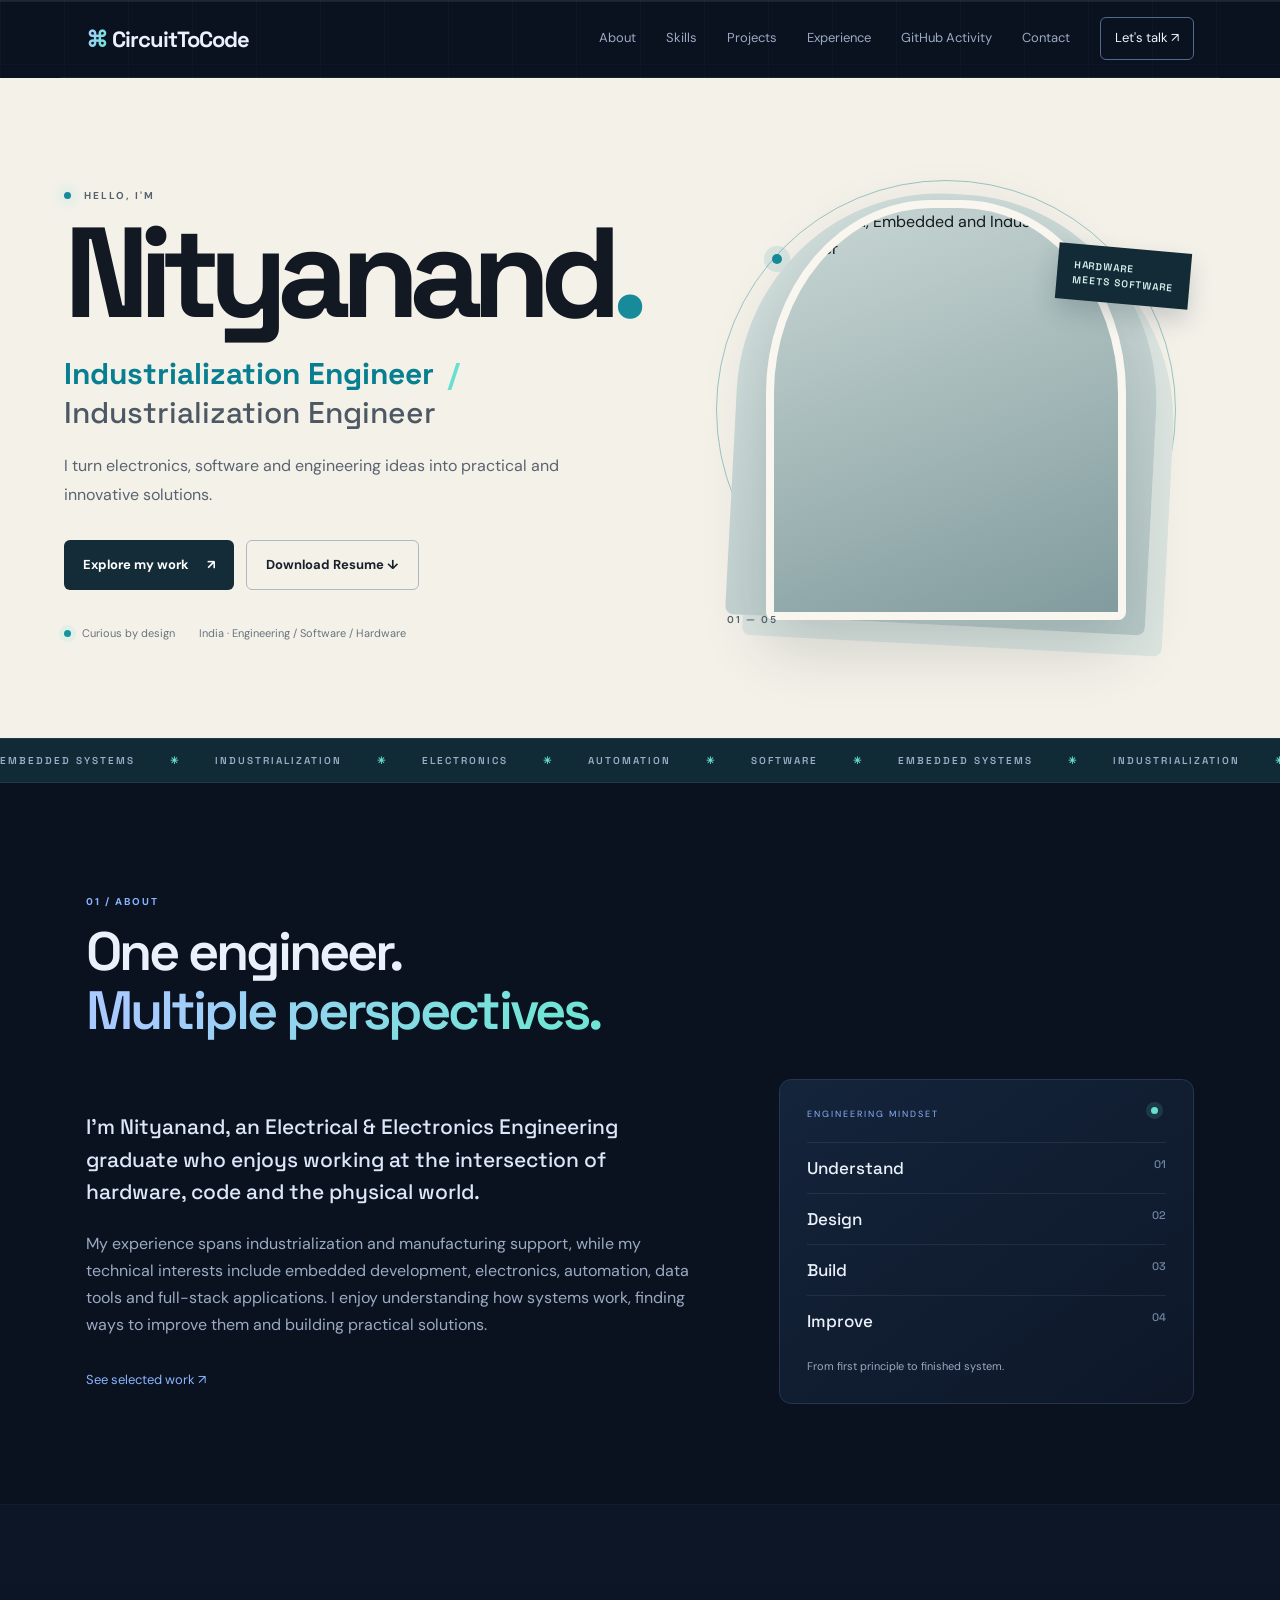
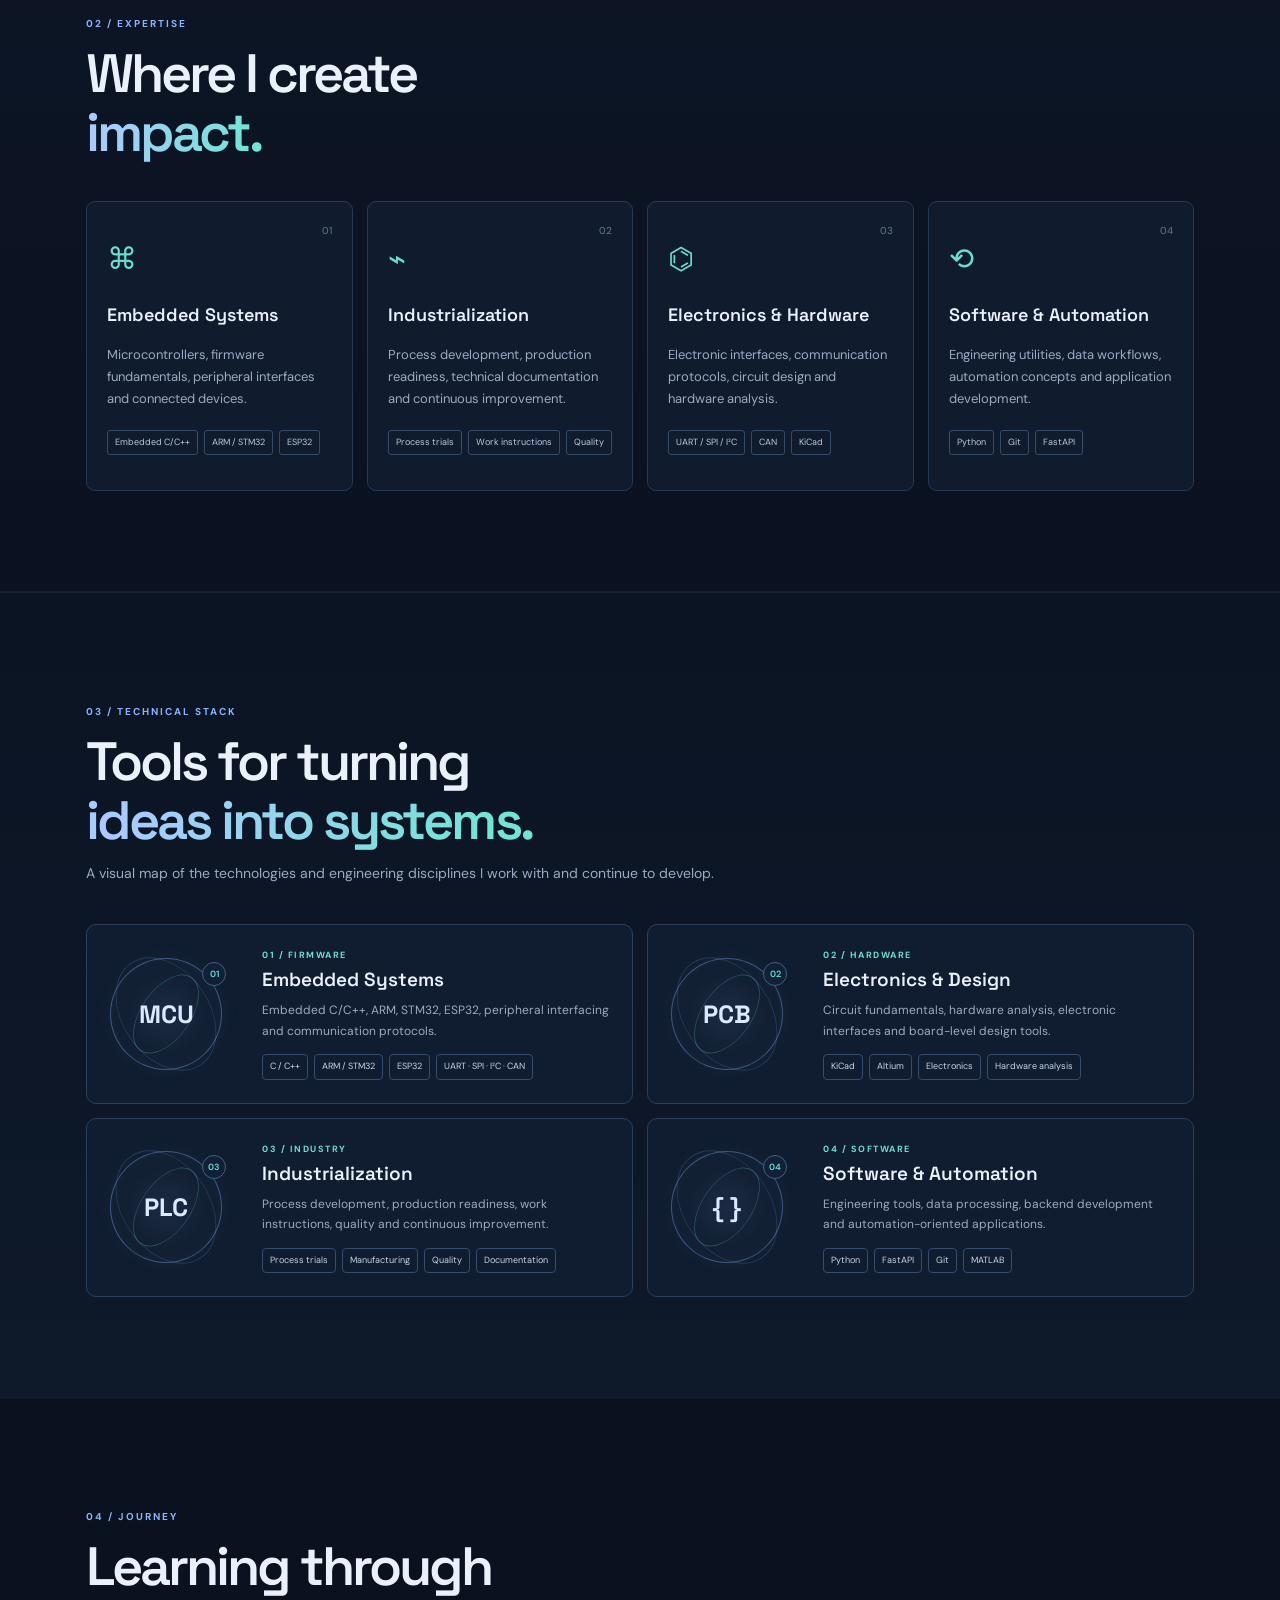
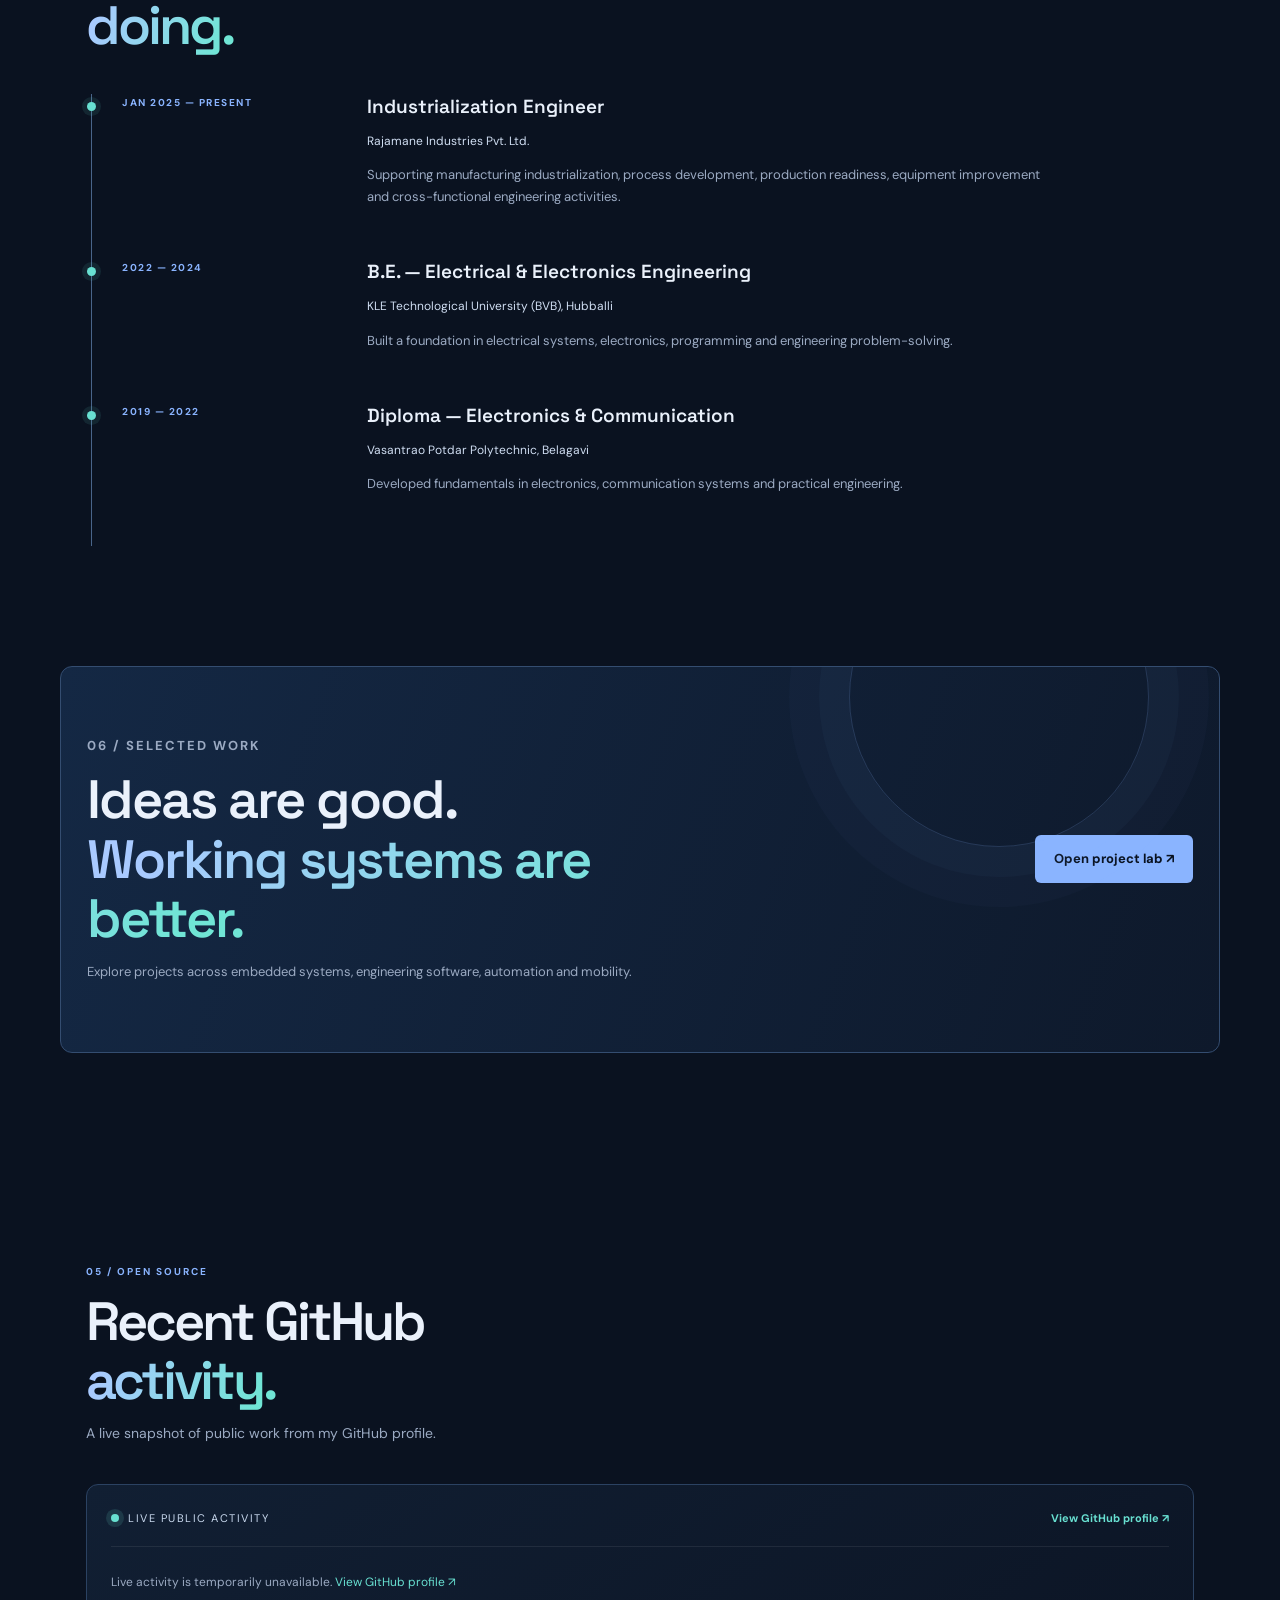
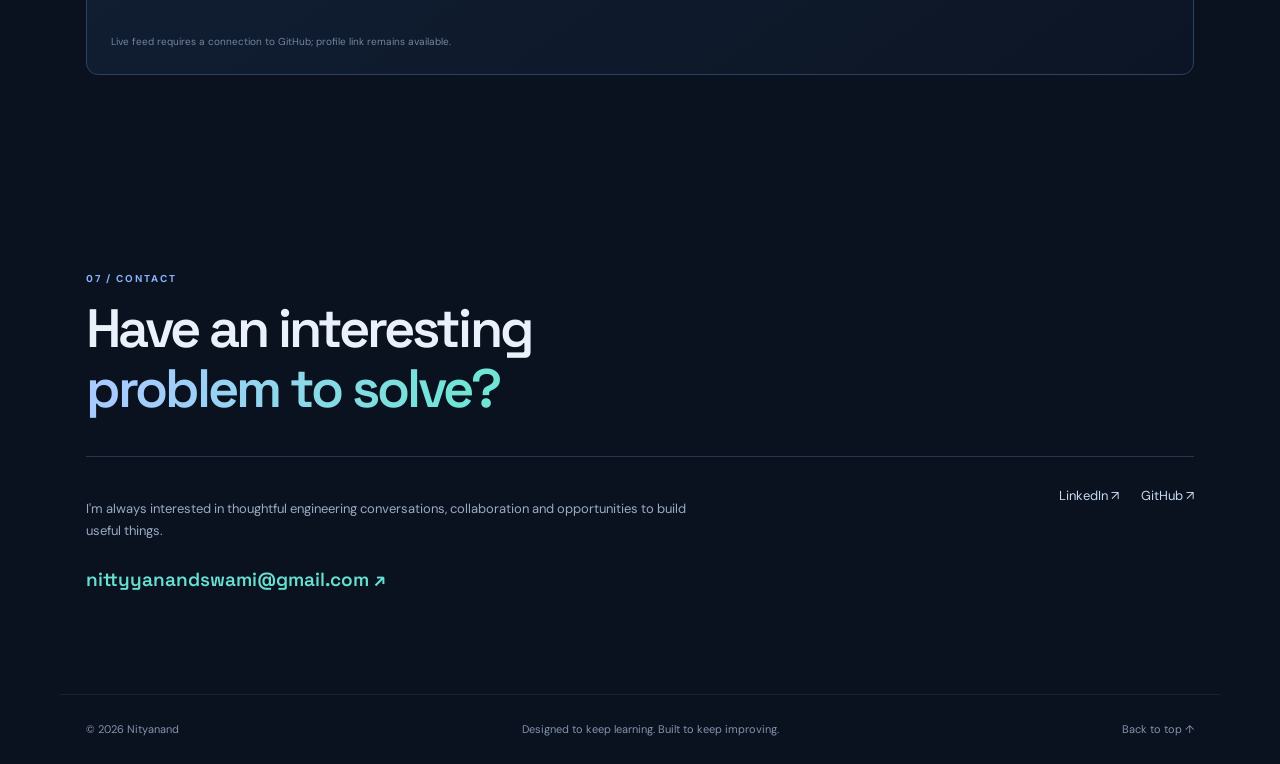
==== index.html @ 41cc7a3a "Align portfolio hero with approved visual reference" ====
<!DOCTYPE html>
<html lang="en">
<head>
  <meta charset="UTF-8"><meta name="viewport" content="width=device-width, initial-scale=1">
  <meta name="theme-color" content="#f4f1e9">
  <meta name="description" content="Nityanand — Embedded Engineer and Industrialization Engineer. Engineering, embedded systems, automation and software projects.">
  <title>Nityanand | Embedded & Industrialization Engineer</title>
  <link rel="preconnect" href="https://fonts.googleapis.com"><link rel="preconnect" href="https://fonts.gstatic.com" crossorigin>
  <link href="https://fonts.googleapis.com/css2?family=DM+Sans:wght@400;500;600;700&family=Space+Grotesk:wght@400;500;600;700&display=swap" rel="stylesheet">
  <link rel="stylesheet" href="assets/style.css">
</head>
<body>
  <div class="scroll-progress" aria-hidden="true"><span id="scrollProgress"></span></div>
  <header class="site-header"><a class="brand" href="index.html"><span class="brand-mark">⌘</span> CircuitToCode</a><button class="menu-toggle" aria-label="Open navigation" aria-expanded="false">☰</button>
    <nav class="nav"><a href="#about">About</a><a href="#skills">Skills</a><a href="projects.html">Projects</a><a href="#journey">Experience</a><a href="#github-activity">GitHub Activity</a><a href="#contact">Contact</a><a href="#contact" class="nav-cta">Let's talk ↗</a></nav>
  </header>
  <main>
    <section class="hero hybrid-hero shell">
      <div class="hero-copy reveal"><p class="eyebrow"><i></i> HELLO, I'M</p>
        <h1 class="hero-name">Nityanand<span>.</span></h1>
        <h2 class="hero-role"><span id="roleRotator">Embedded Engineer</span> <b>/</b> Industrialization Engineer</h2>
        <p class="hero-text">I turn electronics, software and engineering ideas into practical and innovative solutions.</p>
        <div class="hero-actions"><a class="button primary" href="projects.html">Explore my work <span>↗</span></a><a class="button secondary" href="mailto:nittyyanandswami@gmail.com">Download Resume ↓</a></div>
        <div class="hero-meta"><span><i class="pulse"></i> Curious by design</span><span>India · Engineering / Software / Hardware</span></div>
      </div>
      <div class="portrait-stage reveal"><div class="portrait-backdrop"></div><div class="portrait-frame"><img class="portrait-photo" src="assets/nityanand-portrait.jpg" alt="Nityanand, Embedded and Industrialization Engineer"></div><span class="portrait-stamp">HARDWARE<br>MEETS SOFTWARE</span><span class="portrait-index">01 — 05</span><div class="portrait-orbit"></div></div>
    </section>
    <section class="ticker" aria-label="Engineering focus"><div class="ticker-track"><span>EMBEDDED SYSTEMS</span><b>✳</b><span>INDUSTRIALIZATION</span><b>✳</b><span>ELECTRONICS</span><b>✳</b><span>AUTOMATION</span><b>✳</b><span>SOFTWARE</span><b>✳</b><span>EMBEDDED SYSTEMS</span><b>✳</b><span>INDUSTRIALIZATION</span><b>✳</b><span>ELECTRONICS</span><b>✳</b><span>AUTOMATION</span><b>✳</b><span>SOFTWARE</span><b>✳</b></div></section>
    <section class="section shell" id="about"><div class="section-heading reveal"><p class="eyebrow">01 / ABOUT</p><h2>One engineer.<br><span class="gradient-text">Multiple perspectives.</span></h2></div>
      <div class="about-grid"><div class="about-copy reveal"><p class="lead">I’m Nityanand, an Electrical & Electronics Engineering graduate who enjoys working at the intersection of hardware, code and the physical world.</p><p>My experience spans industrialization and manufacturing support, while my technical interests include embedded development, electronics, automation, data tools and full-stack applications. I enjoy understanding how systems work, finding ways to improve them and building practical solutions.</p><a class="text-link" href="projects.html">See selected work ↗</a></div>
      <div class="signal-card reveal"><div class="signal-top"><span>ENGINEERING MINDSET</span><span class="signal-dot"></span></div><div class="signal-line"><span>Understand</span><i>01</i></div><div class="signal-line"><span>Design</span><i>02</i></div><div class="signal-line"><span>Build</span><i>03</i></div><div class="signal-line"><span>Improve</span><i>04</i></div><p>From first principle to finished system.</p></div></div>
    </section>
    <section class="section expertise-section" id="expertise"><div class="shell"><div class="section-heading reveal"><p class="eyebrow">02 / EXPERTISE</p><h2>Where I create<br><span class="gradient-text">impact.</span></h2></div>
      <div class="expertise-grid">
        <article class="expertise-card reveal"><span class="card-index">01</span><div class="expertise-icon">⌘</div><h3>Embedded Systems</h3><p>Microcontrollers, firmware fundamentals, peripheral interfaces and connected devices.</p><div class="tags"><span>Embedded C/C++</span><span>ARM / STM32</span><span>ESP32</span></div></article>
        <article class="expertise-card reveal"><span class="card-index">02</span><div class="expertise-icon">⌁</div><h3>Industrialization</h3><p>Process development, production readiness, technical documentation and continuous improvement.</p><div class="tags"><span>Process trials</span><span>Work instructions</span><span>Quality</span></div></article>
        <article class="expertise-card reveal"><span class="card-index">03</span><div class="expertise-icon">⌬</div><h3>Electronics & Hardware</h3><p>Electronic interfaces, communication protocols, circuit design and hardware analysis.</p><div class="tags"><span>UART / SPI / I²C</span><span>CAN</span><span>KiCad</span></div></article>
        <article class="expertise-card reveal"><span class="card-index">04</span><div class="expertise-icon">⟲</div><h3>Software & Automation</h3><p>Engineering utilities, data workflows, automation concepts and application development.</p><div class="tags"><span>Python</span><span>Git</span><span>FastAPI</span></div></article>
      </div>
    </div></section>

    <section class="section skills-section" id="skills"><div class="shell">
      <div class="section-heading reveal"><p class="eyebrow">03 / TECHNICAL STACK</p><h2>Tools for turning<br><span class="gradient-text">ideas into systems.</span></h2><p class="section-intro">A visual map of the technologies and engineering disciplines I work with and continue to develop.</p></div>
      <div class="skill-visual-grid">
        <article class="skill-visual reveal"><div class="skill-orbit orbit-embedded"><span>MCU</span><i>01</i></div><div><p class="skill-kicker">01 / FIRMWARE</p><h3>Embedded Systems</h3><p>Embedded C/C++, ARM, STM32, ESP32, peripheral interfacing and communication protocols.</p><div class="skill-tags"><span>C / C++</span><span>ARM / STM32</span><span>ESP32</span><span>UART · SPI · I²C · CAN</span></div></div></article>
        <article class="skill-visual reveal"><div class="skill-orbit orbit-electronics"><span>PCB</span><i>02</i></div><div><p class="skill-kicker">02 / HARDWARE</p><h3>Electronics & Design</h3><p>Circuit fundamentals, hardware analysis, electronic interfaces and board-level design tools.</p><div class="skill-tags"><span>KiCad</span><span>Altium</span><span>Electronics</span><span>Hardware analysis</span></div></div></article>
        <article class="skill-visual reveal"><div class="skill-orbit orbit-industry"><span>PLC</span><i>03</i></div><div><p class="skill-kicker">03 / INDUSTRY</p><h3>Industrialization</h3><p>Process development, production readiness, work instructions, quality and continuous improvement.</p><div class="skill-tags"><span>Process trials</span><span>Manufacturing</span><span>Quality</span><span>Documentation</span></div></div></article>
        <article class="skill-visual reveal"><div class="skill-orbit orbit-software"><span>{ }</span><i>04</i></div><div><p class="skill-kicker">04 / SOFTWARE</p><h3>Software & Automation</h3><p>Engineering tools, data processing, backend development and automation-oriented applications.</p><div class="skill-tags"><span>Python</span><span>FastAPI</span><span>Git</span><span>MATLAB</span></div></div></article>
      </div>
    </div></section>
    <section class="section shell" id="journey"><div class="section-heading reveal"><p class="eyebrow">04 / JOURNEY</p><h2>Learning through<br><span class="gradient-text">doing.</span></h2></div>
      <div class="timeline"><div class="timeline-item reveal"><span class="timeline-date">JAN 2025 — PRESENT</span><div><h3>Industrialization Engineer</h3><p class="timeline-place">Rajamane Industries Pvt. Ltd.</p><p>Supporting manufacturing industrialization, process development, production readiness, equipment improvement and cross-functional engineering activities.</p></div></div>
        <div class="timeline-item reveal"><span class="timeline-date">2022 — 2024</span><div><h3>B.E. — Electrical & Electronics Engineering</h3><p class="timeline-place">KLE Technological University (BVB), Hubballi</p><p>Built a foundation in electrical systems, electronics, programming and engineering problem-solving.</p></div></div>
        <div class="timeline-item reveal"><span class="timeline-date">2019 — 2022</span><div><h3>Diploma — Electronics & Communication</h3><p class="timeline-place">Vasantrao Potdar Polytechnic, Belagavi</p><p>Developed fundamentals in electronics, communication systems and practical engineering.</p></div></div>
      </div>
    </section>
    <section class="section featured-section"><div class="shell featured-wrap reveal"><div><p class="eyebrow">06 / SELECTED WORK</p><h2>Ideas are good.<br><span class="gradient-text">Working systems are better.</span></h2><p>Explore projects across embedded systems, engineering software, automation and mobility.</p></div><a class="button primary" href="projects.html">Open project lab ↗</a><div class="featured-orb"></div></div></section>

    <section class="section shell github-section" id="github-activity"><div class="section-heading reveal"><p class="eyebrow">05 / OPEN SOURCE</p><h2>Recent GitHub<br><span class="gradient-text">activity.</span></h2><p class="section-intro">A live snapshot of public work from my GitHub profile.</p></div>
      <div class="github-panel reveal"><div class="github-panel-head"><div><span class="github-live-dot"></span><span class="github-panel-label">LIVE PUBLIC ACTIVITY</span></div><a href="https://github.com/CircuitToCode" target="_blank" rel="noopener">View GitHub profile ↗</a></div><div id="githubActivity" class="github-activity" aria-live="polite"><div class="github-loading"><span class="loading-pulse"></span> Fetching recent activity…</div></div><p class="github-footnote" id="githubUpdated">Activity is loaded from the GitHub public events API.</p></div>
    </section>
    <section class="section shell contact-section" id="contact"><div class="section-heading reveal"><p class="eyebrow">07 / CONTACT</p><h2>Have an interesting<br><span class="gradient-text">problem to solve?</span></h2></div><div class="contact-row reveal"><div><p>I'm always interested in thoughtful engineering conversations, collaboration and opportunities to build useful things.</p><a class="email-link" href="mailto:nittyyanandswami@gmail.com">nittyyanandswami@gmail.com ↗</a></div><div class="contact-links"><a href="https://linkedin.com/in/nityanand-swami-16056426a/" target="_blank" rel="noopener">LinkedIn ↗</a><a href="https://github.com/CircuitToCode" target="_blank" rel="noopener">GitHub ↗</a></div></div></section>
  </main>
  <footer class="site-footer"><span>© <span id="year"></span> Nityanand</span><span>Designed to keep learning. Built to keep improving.</span><a href="#top">Back to top ↑</a></footer>
  <script src="assets/script.js"></script>
</body></html>
---- assets/style.css ----
:root{--bg:#080d19;--panel:#101a2b;--panel2:#14233a;--text:#edf4ff;--muted:#9baac2;--blue:#8ab4ff;--cyan:#68e0d1;--line:#263650;--max:1160px;--font:'DM Sans',sans-serif;--display:'Space Grotesk',sans-serif}
*{box-sizing:border-box}html{scroll-behavior:smooth;scroll-padding-top:90px}body{margin:0;background:var(--bg);color:var(--text);font-family:var(--font);line-height:1.7;overflow-x:hidden}body:before{content:"";position:fixed;inset:0;pointer-events:none;z-index:-1;background-image:linear-gradient(#91b7ff08 1px,transparent 1px),linear-gradient(90deg,#91b7ff08 1px,transparent 1px);background-size:64px 64px;mask-image:linear-gradient(to bottom,black,transparent 85%)}a{color:inherit;text-decoration:none}.shell{max-width:var(--max);margin:auto;padding-left:26px;padding-right:26px}.scroll-progress{position:fixed;z-index:30;top:0;left:0;width:100%;height:2px;background:#ffffff12}.scroll-progress span{display:block;height:100%;width:0;background:linear-gradient(90deg,var(--blue),var(--cyan))}.site-header{height:78px;max-width:var(--max);margin:auto;padding:0 26px;display:flex;align-items:center;justify-content:space-between;border-bottom:1px solid #ffffff10;position:relative;z-index:20}.brand{font:700 22px var(--display);letter-spacing:-1px;white-space:nowrap}.brand span,.gradient-text{background:linear-gradient(110deg,#a9caff 10%,#70e5d5 90%);-webkit-background-clip:text;background-clip:text;color:transparent}.nav{display:flex;align-items:center;gap:30px;font-size:13px;color:var(--muted)}.nav a:hover,.text-link:hover,.contact-links a:hover{color:var(--cyan)}.nav-cta{color:var(--text)!important;border:1px solid #526b8d;padding:9px 14px;border-radius:6px}.menu-toggle{display:none;background:none;border:0;color:white;font-size:24px}.hero{min-height:650px;padding-top:100px;padding-bottom:100px;display:grid;grid-template-columns:1fr .95fr;gap:65px;align-items:center}.eyebrow,.card-kicker{font-size:10px;letter-spacing:2px;color:var(--blue);font-weight:700}.eyebrow i{display:inline-block;width:7px;height:7px;background:var(--cyan);border-radius:50%;margin-right:9px;box-shadow:0 0 14px var(--cyan)}.live-label{margin-left:12px;color:var(--cyan);font-size:9px;letter-spacing:1px}.hero h1,.projects-hero h1{font:700 clamp(64px,8vw,100px)/.98 var(--display);letter-spacing:-7px;margin:26px 0}.hero h2{font:600 18px var(--display);color:#d0def3}.hero h2 b{color:var(--cyan);padding:0 6px}.hero-text{max-width:540px;color:var(--muted);font-size:16px}.hero-actions{display:flex;gap:12px;margin-top:30px;flex-wrap:wrap}.button{display:inline-flex;align-items:center;gap:18px;padding:13px 19px;border-radius:6px;font-size:13px;font-weight:700;transition:.25s}.primary{background:var(--blue);color:#08111f}.primary:hover{background:#b6d2ff;transform:translateY(-3px);box-shadow:0 12px 30px #8ab4ff24}.secondary{border:1px solid #50627e}.secondary:hover{border-color:var(--cyan)}.hero-meta{display:flex;gap:24px;margin-top:34px;color:#8394ae;font-size:11px}.pulse,.signal-dot{display:inline-block;width:7px;height:7px;border-radius:50%;background:var(--cyan);box-shadow:0 0 0 5px #68e0d122;margin-right:8px}.hero-visual{height:430px;position:relative;display:grid;place-items:center;isolation:isolate}.visual-glow{position:absolute;width:300px;height:300px;background:#3a82ed30;filter:blur(75px);border-radius:50%}.circuit-grid{position:absolute;inset:25px;background-image:linear-gradient(#91b7ff16 1px,transparent 1px),linear-gradient(90deg,#91b7ff16 1px,transparent 1px);background-size:34px 34px;mask-image:radial-gradient(ellipse,black,transparent 72%)}.chip{width:205px;height:205px;border:1px solid #9fc4ff88;border-radius:28px;background:linear-gradient(145deg,#1c3555dd,#0c1628ee);box-shadow:0 0 0 12px #8ab4ff0b,0 0 0 26px #8ab4ff08,0 25px 90px #0009;display:flex;flex-direction:column;align-items:center;justify-content:center;z-index:2;transform:rotate(-8deg)}.chip-core{font:700 90px var(--display);letter-spacing:-10px;color:#dbeaff}.chip-core span{color:var(--cyan)}.chip-label{font-size:8px;letter-spacing:2px;color:var(--blue)}.orbit-ring{position:absolute;width:340px;height:340px;border:1px solid #8ab4ff3d;border-radius:50%;transform:rotateX(68deg) rotate(-22deg);animation:spin 24s linear infinite}.ring-two{width:410px;height:410px;transform:rotateX(68deg) rotate(35deg);animation-direction:reverse;border-color:#68e0d128}@keyframes spin{to{transform:rotateX(68deg) rotate(338deg)}}.node{position:absolute;z-index:3;font-size:9px;letter-spacing:1.5px;color:#d3e4ff;background:#0e1b2e;border:1px solid #506f9b;padding:7px 10px;border-radius:4px}.node-a{top:55px;left:7%}.node-b{top:95px;right:0}.node-c{bottom:85px;left:0}.node-d{bottom:50px;right:8%}.ticker{overflow:hidden;border-top:1px solid #ffffff12;border-bottom:1px solid #ffffff12;background:#0b1322;padding:15px 0}.ticker-track{display:flex;align-items:center;justify-content:space-around;gap:35px;min-width:950px;white-space:nowrap;font:600 10px var(--display);letter-spacing:2px;color:#9caec8}.ticker-track b{color:var(--cyan)}.section{padding-top:100px;padding-bottom:100px}.section-heading{margin-bottom:38px}.section-heading h2,.featured-wrap h2{font:600 clamp(36px,5vw,54px)/1.1 var(--display);letter-spacing:-2px;margin:12px 0}.about-grid{display:grid;grid-template-columns:1.2fr .8fr;gap:70px;align-items:center}.about-copy p{color:var(--muted);max-width:650px}.about-copy .lead{font:500 21px/1.55 var(--display);color:#dce8fa}.text-link{display:inline-block;margin-top:15px;color:var(--blue);font-size:13px}.signal-card{background:linear-gradient(145deg,#14243b,#0d1728);border:1px solid var(--line);border-radius:12px;padding:27px}.signal-top{display:flex;justify-content:space-between;color:var(--blue);font-size:9px;letter-spacing:2px;margin-bottom:20px}.signal-line{padding:14px 0;border-top:1px solid #ffffff13;display:flex;justify-content:space-between;font:500 17px var(--display)}.signal-line i{font-style:normal;color:#7287a5;font-size:11px}.signal-card>p{font-size:11px;color:var(--muted);margin-bottom:0}.expertise-section{background:linear-gradient(180deg,#0d1626,#0a1120);border-top:1px solid #ffffff0b;border-bottom:1px solid #ffffff0b}.expertise-grid{display:grid;grid-template-columns:repeat(4,1fr);gap:14px}.expertise-card{position:relative;min-height:290px;padding:25px 20px;background:#101c2e;border:1px solid #263954;border-radius:9px;transition:.25s}.expertise-card:hover,.project-card:hover{transform:translateY(-5px);border-color:#6f9bce;box-shadow:0 20px 45px #0003}.card-index{position:absolute;top:20px;right:20px;color:#647995;font-size:10px}.expertise-icon{font:30px var(--display);color:var(--cyan);margin:12px 0 25px}.expertise-card h3{font:600 18px var(--display)}.expertise-card p,.featured-wrap p,.contact-row p{font-size:13px;color:var(--muted)}.tags{display:flex;flex-wrap:wrap;gap:6px;margin-top:20px}.tags span{font-size:9px;color:#b7c9e3;border:1px solid #344a68;border-radius:3px;padding:4px 7px}.timeline{border-left:1px solid #49658a;margin-left:5px;padding-left:30px}.timeline-item{display:grid;grid-template-columns:210px 1fr;gap:35px;position:relative;padding:0 0 38px}.timeline-item:before{content:"";position:absolute;width:9px;height:9px;border-radius:50%;background:var(--cyan);left:-35px;top:8px;box-shadow:0 0 0 5px #68e0d119}.timeline-date{font-size:10px;letter-spacing:1.5px;color:var(--blue);font-weight:700}.timeline-item h3{font:600 19px var(--display);margin:0}.timeline-place{color:#d0def2!important;font-size:12px!important}.timeline-item p{max-width:680px;color:var(--muted);font-size:13px}.featured-section{padding-top:20px}.featured-wrap{position:relative;overflow:hidden;display:flex;align-items:center;justify-content:space-between;gap:30px;padding-top:55px;padding-bottom:55px;border:1px solid #344d70;border-radius:12px;background:linear-gradient(110deg,#142844,#0e192b)}.featured-wrap>div:first-child{position:relative;z-index:1;max-width:660px}.featured-orb{position:absolute;width:300px;height:300px;border:1px solid #8ab4ff30;border-radius:50%;right:70px;top:-120px;box-shadow:0 0 0 30px #8ab4ff08,0 0 0 60px #8ab4ff06}.contact-section{padding-top:85px}.contact-row{display:flex;justify-content:space-between;gap:50px;border-top:1px solid var(--line);padding-top:28px}.contact-row>div:first-child{max-width:620px}.email-link{display:inline-block;margin-top:12px;font:600 19px var(--display);color:var(--cyan)}.contact-links{display:flex;gap:22px;align-items:flex-start;font-size:13px;color:#c7d8ef}.site-footer{max-width:var(--max);margin:auto;padding:25px 26px;border-top:1px solid #ffffff12;display:flex;justify-content:space-between;gap:20px;color:#8293ad;font-size:11px}.site-footer a:hover{color:var(--cyan)}.projects-hero{padding-top:95px;padding-bottom:55px}.projects-hero h1{font-size:clamp(64px,8vw,92px)}.projects-hero>p:not(.eyebrow){max-width:620px;color:var(--muted);font-size:16px}.project-live{display:flex;align-items:center;gap:10px;margin-top:35px;font-size:10px;letter-spacing:1px;color:#8ea2bd}.project-live b{font:600 18px var(--display);color:var(--cyan);margin:0 8px}.filter-row{display:flex;gap:8px;flex-wrap:wrap;margin-bottom:25px}.filter-btn{background:transparent;border:1px solid #354966;color:#a9bad2;border-radius:4px;padding:8px 14px;font:500 11px var(--font);cursor:pointer}.filter-btn.active,.filter-btn:hover{background:#203755;color:#e7f1ff;border-color:#739acb}.projects-grid{display:grid;grid-template-columns:repeat(2,1fr);gap:18px}.project-card{display:block;border:1px solid #293d59;border-radius:9px;overflow:hidden;background:#101b2d;transition:.25s}.project-visual{height:185px;padding:18px;display:flex;justify-content:space-between;align-items:flex-end;position:relative;overflow:hidden;background:linear-gradient(135deg,#1b4266,#101b2d)}.project-visual:after{content:"";position:absolute;width:170px;height:170px;border:1px solid #a5c8ff55;border-radius:50%;right:35px;top:-65px;box-shadow:0 0 0 22px #a5c8ff0b,0 0 0 44px #a5c8ff08}.project-visual>span,.project-visual>b{position:relative;z-index:1;color:#dceaff;font-size:10px;letter-spacing:1.5px}.project-visual>b{text-align:right;font:600 13px/1.3 var(--display)}.visual-mark{position:absolute;z-index:1;left:50%;top:50%;transform:translate(-50%,-50%);font:500 70px var(--display);color:#b6d6ff66;font-style:normal}.visual-machine{background:linear-gradient(135deg,#24505b,#101b2d)}.visual-software{background:linear-gradient(135deg,#293d70,#111b35)}.visual-app{background:linear-gradient(135deg,#23545d,#122b3c)}.visual-ev{background:linear-gradient(135deg,#38516e,#15223b)}.project-info{padding:21px}.project-info h3{font:600 19px var(--display);margin:6px 0}.project-info p:not(.card-kicker){font-size:13px;color:var(--muted)}.card-arrow{font-size:11px;color:var(--cyan);font-weight:700}.reveal{opacity:0;transform:translateY(22px);transition:opacity .7s ease,transform .7s ease}.reveal.visible{opacity:1;transform:translateY(0)}.project-card[hidden]{display:none}
@media(max-width:900px){.expertise-grid{grid-template-columns:repeat(2,1fr)}.hero{gap:20px}.about-grid{gap:35px}}
@media(max-width:680px){.site-header{height:68px}.menu-toggle{display:block;background:none;border:0;color:white;font-size:24px}.nav{display:none;position:absolute;top:68px;left:0;right:0;padding:20px 26px;background:#101a2b;flex-direction:column;align-items:flex-start;border-bottom:1px solid var(--line)}.nav.open{display:flex}.hero{grid-template-columns:1fr;padding-top:65px;padding-bottom:65px;gap:10px}.hero h1,.projects-hero h1{letter-spacing:-4px}.hero-visual{height:330px}.chip{width:160px;height:160px}.chip-core{font-size:70px}.orbit-ring{width:270px;height:270px}.ring-two{width:320px;height:320px}.node{font-size:8px}.hero-meta{flex-direction:column;gap:8px}.section{padding-top:70px;padding-bottom:70px}.about-grid{grid-template-columns:1fr}.expertise-grid,.projects-grid{grid-template-columns:1fr}.expertise-card{min-height:0}.timeline-item{grid-template-columns:1fr;gap:7px}.featured-wrap{align-items:flex-start;flex-direction:column;padding-top:35px;padding-bottom:35px}.contact-row{flex-direction:column;gap:25px}.contact-links{flex-wrap:wrap}.site-footer{flex-wrap:wrap}.projects-hero{padding-top:65px}.ticker-track{gap:24px}}
@media(prefers-reduced-motion:reduce){*,*:before,*:after{scroll-behavior:auto!important;animation-duration:.01ms!important;transition-duration:.01ms!important}}


/* Live GitHub activity */
.section-intro{max-width:650px;color:var(--muted);font-size:14px;margin-top:10px}
.github-panel{border:1px solid #2b4262;border-radius:12px;background:linear-gradient(145deg,#111f33,#0c1525);padding:24px}
.github-panel-head{display:flex;justify-content:space-between;align-items:center;gap:15px;padding-bottom:18px;border-bottom:1px solid #ffffff13;font-size:11px}
.github-panel-head a{color:var(--cyan);font-weight:700}
.github-panel-label{letter-spacing:1.5px;color:#c9d9ee}
.github-live-dot,.loading-pulse{display:inline-block;width:8px;height:8px;border-radius:50%;background:var(--cyan);margin-right:9px;box-shadow:0 0 0 5px #68e0d122;animation:livePulse 1.8s infinite}
@keyframes livePulse{50%{box-shadow:0 0 0 9px #68e0d108;opacity:.65}}
.github-activity{display:grid;grid-template-columns:repeat(2,1fr);gap:0 28px}
.github-event{display:grid;grid-template-columns:34px 1fr auto;gap:12px;align-items:center;padding:17px 0;border-bottom:1px solid #ffffff10;min-width:0}
.github-event-icon{width:32px;height:32px;display:grid;place-items:center;border:1px solid #395575;border-radius:8px;color:var(--cyan);font:600 13px var(--display)}
.github-event-copy{min-width:0}.github-event-copy strong{display:block;font-size:12px;color:#e1edff}.github-event-copy a{color:var(--blue)}.github-event-copy small{display:block;color:var(--muted);font-size:10px;overflow:hidden;text-overflow:ellipsis;white-space:nowrap}
.github-event time{font-size:10px;color:#8295b1;white-space:nowrap}.github-loading,.github-empty{padding:25px 0;color:var(--muted);font-size:12px}.github-footnote{font-size:10px;color:#7185a2;margin:16px 0 0}
.github-error a{color:var(--cyan)}
/* Animated technical skill map */
.skills-section{background:linear-gradient(180deg,#0b1423,#0e192a);border-top:1px solid #ffffff0b;border-bottom:1px solid #ffffff0b}
.skill-visual-grid{display:grid;grid-template-columns:repeat(2,1fr);gap:14px}
.skill-visual{display:grid;grid-template-columns:130px 1fr;align-items:center;gap:22px;padding:23px;background:#101d30;border:1px solid #2b405e;border-radius:10px;overflow:hidden}
.skill-visual h3{font:600 19px var(--display);margin:4px 0 8px}.skill-visual p:not(.skill-kicker){font-size:12px;color:var(--muted);margin:0}
.skill-kicker{font-size:9px;letter-spacing:1.5px;color:var(--cyan);font-weight:700;margin:0}
.skill-tags{display:flex;flex-wrap:wrap;gap:6px;margin-top:13px}.skill-tags span{font-size:9px;padding:4px 7px;border:1px solid #354c6d;border-radius:4px;color:#c4d5ec}
.skill-orbit{width:112px;height:112px;border:1px solid #8ab4ff65;border-radius:50%;display:grid;place-items:center;position:relative;color:#dceaff;font:700 25px var(--display);background:radial-gradient(circle,#8ab4ff18,transparent 68%);box-shadow:inset 0 0 25px #8ab4ff10,0 0 25px #8ab4ff0b;animation:orbitFloat 5s ease-in-out infinite}
.skill-orbit:before,.skill-orbit:after{content:"";position:absolute;border:1px solid #68e0d14d;border-radius:50%;inset:10px;transform:rotate(35deg) scaleX(.55)}
.skill-orbit:after{inset:-7px;border-color:#8ab4ff30;transform:rotate(-35deg) scaleX(.7)}
.skill-orbit i{position:absolute;right:-5px;top:3px;font:600 9px var(--font);color:var(--cyan);background:#102037;border:1px solid #426184;border-radius:50%;width:24px;height:24px;display:grid;place-items:center}
.orbit-electronics{animation-delay:.5s}.orbit-industry{animation-delay:1s}.orbit-software{animation-delay:1.5s}
@keyframes orbitFloat{50%{transform:translateY(-7px) rotate(5deg);box-shadow:inset 0 0 30px #8ab4ff16,0 0 35px #68e0d11b}}
/* Project image-style gallery */
.gallery-section{padding-top:65px}
.project-gallery{display:grid;grid-template-columns:repeat(6,1fr);gap:14px}
.gallery-tile{grid-column:span 2;min-width:0;border:1px solid #2b405e;border-radius:9px;overflow:hidden;background:#101b2d;transition:.25s}
.gallery-tile:nth-child(4),.gallery-tile:nth-child(5){grid-column:span 3}
.gallery-tile:hover{transform:translateY(-5px);border-color:#78a5d8;box-shadow:0 18px 40px #0004}
.gallery-art{height:210px;position:relative;overflow:hidden;padding:16px;background-image:linear-gradient(#b7d4ff0c 1px,transparent 1px),linear-gradient(90deg,#b7d4ff0c 1px,transparent 1px);background-size:24px 24px;isolation:isolate}
.gallery-art:after{content:"";position:absolute;inset:0;background:radial-gradient(ellipse at 50% 50%,transparent 10%,#08101b80 100%);z-index:-1}
.gallery-code{font-size:9px;letter-spacing:1.5px;color:#d6e7ff}
.gallery-art-label{position:absolute;right:16px;bottom:15px;text-align:right;font:600 12px/1.35 var(--display);letter-spacing:1px;color:#e1edff}
.gallery-caption{display:flex;align-items:center;gap:10px;padding:14px;font-size:11px}
.gallery-caption>span:first-child{color:var(--cyan);font-size:9px}.gallery-caption b{flex:1;font:600 12px var(--display)}.gallery-caption>span:last-child{color:var(--cyan)}
.art-vessel{position:absolute;left:25%;top:34px;width:90px;height:125px;border:2px solid #a6caff9c;border-radius:18px 18px 25px 25px;background:linear-gradient(90deg,#8ab4ff22,#68e0d122);box-shadow:0 0 30px #8ab4ff25}
.art-vessel:before{content:"";position:absolute;left:-13px;right:-13px;top:20px;height:5px;background:#a6caff88}.art-vessel i{position:absolute;left:15px;right:15px;bottom:20px;height:35px;border:1px solid #68e0d1;border-radius:50%;background:#68e0d122}.art-vessel b{position:absolute;left:40px;top:-22px;height:22px;border-left:2px solid #a6caff}
.art-machine{position:absolute;left:22%;top:40px;width:135px;height:115px;border:2px solid #7eddd5;border-radius:8px;background:#0a1c2a99;box-shadow:0 0 35px #68e0d122}
.art-machine:before{content:"";position:absolute;left:15px;right:15px;top:15px;height:10px;border:1px solid #a6caff}.art-machine i{position:absolute;left:25px;top:38px;width:80px;height:40px;border:1px solid #68e0d1}.art-machine b{position:absolute;left:60px;top:28px;height:65px;border-left:2px solid #a6caff}.art-machine em{position:absolute;bottom:-12px;left:12px;right:12px;border-bottom:4px solid #7eddd5}
.art-code{position:absolute;left:18%;top:48px;width:145px;height:105px;padding:15px;border:1px solid #9abaff88;background:#101b35d9;box-shadow:0 0 30px #8ab4ff22}.art-code i{display:block;height:4px;margin:7px 0;background:linear-gradient(90deg,#68e0d1 0 30%,#8ab4ff 30% 75%,transparent 75%);border-radius:3px}.art-code i:nth-child(2){width:75%}.art-code i:nth-child(3){width:90%}.art-code i:nth-child(4){width:60%}.art-code b{position:absolute;right:12px;bottom:7px;color:#68e0d1;font:22px var(--display)}
.art-phone{position:absolute;left:28%;top:27px;width:76px;height:145px;border:2px solid #9be4df;border-radius:13px;background:#0b1b2b;box-shadow:0 0 35px #68e0d122}.art-phone:before{content:"";position:absolute;top:8px;left:28px;width:18px;border-top:3px solid #9be4df}.art-phone i{position:absolute;top:28px;left:9px;right:9px;height:42px;border-radius:6px;background:linear-gradient(135deg,#245a6a,#8ab4ff66)}.art-phone b{position:absolute;left:9px;right:9px;bottom:35px;height:22px;border:1px solid #68e0d1;border-radius:4px}.art-phone em{position:absolute;bottom:13px;left:20px;width:32px;border-top:3px solid #8ab4ff}
.art-chip{position:absolute;left:24%;top:42px;width:115px;height:115px;display:grid;place-items:center;border:1px solid #c0d7ff;border-radius:22px;background:linear-gradient(140deg,#24486a,#10223b);box-shadow:0 0 0 10px #8ab4ff12,0 0 35px #68e0d122;transform:rotate(-8deg)}.art-chip i{font:50px var(--display);color:#68e0d1;font-style:normal}
@media(max-width:800px){.skill-visual-grid{grid-template-columns:1fr}.project-gallery{grid-template-columns:repeat(2,1fr)}.gallery-tile,.gallery-tile:nth-child(4),.gallery-tile:nth-child(5){grid-column:span 1}.github-activity{grid-template-columns:1fr}}
@media(max-width:560px){.skill-visual{grid-template-columns:85px 1fr;gap:14px;padding:16px}.skill-orbit{width:78px;height:78px;font-size:19px}.gallery-art{height:170px}.gallery-caption b{font-size:10px}.github-panel{padding:16px}.github-event{grid-template-columns:30px 1fr}.github-event time{grid-column:2}.github-panel-head{align-items:flex-start;flex-direction:column}}
@media(prefers-reduced-motion:reduce){.skill-orbit,.github-live-dot,.loading-pulse{animation:none}}


/* Hybrid editorial portfolio refresh */
:root{--paper:#f4f1e9;--ink:#151a22;--ink-soft:#48515e;--electric:#177d91}
body{background:#0a1220;color:#eaf1fb}
.hybrid-hero{max-width:none;padding:86px max(5vw,calc((100vw - 1180px)/2)) 82px;background:var(--paper);color:var(--ink);display:grid;grid-template-columns:1.05fr .95fr;gap:5vw;min-height:660px;align-items:center;overflow:hidden}
.hybrid-hero .hero-copy{position:relative;z-index:2}.hybrid-hero .eyebrow{color:#56616e}.hybrid-hero .eyebrow i{background:#16899b}.hybrid-hero .live-label{color:#167e8c;border-color:#a8c6c5}
.hero-greeting{font:500 clamp(22px,3vw,36px) var(--display);margin:0 0 2px;color:#4c5661}
.hybrid-hero .hero-name{font:700 clamp(76px,10vw,142px)/.92 var(--display);letter-spacing:-.085em;color:#121923;margin:0 0 22px}
.hero-name span{color:#178b9a}
.hybrid-hero .hero-role{font:500 clamp(19px,2.4vw,30px) var(--display);color:#4d5865;margin:0 0 20px;min-height:38px}
.hero-role #roleRotator{color:#087e91;font-weight:700}.role-cursor{color:#087e91;animation:cursorBlink .8s steps(2) infinite}
@keyframes cursorBlink{50%{opacity:0}}
.hybrid-hero .hero-text{color:#596471;max-width:520px;font-size:16px;line-height:1.8}
.hybrid-hero .button.primary{background:#142b38;color:#fff;border-color:#142b38}.hybrid-hero .button.secondary{color:#18212b;border-color:#aeb8bd}
.hybrid-hero .hero-meta{color:#68737e}.hybrid-hero .hero-meta .pulse{background:#1594a0}
.portrait-stage{height:490px;position:relative;display:grid;place-items:center;isolation:isolate}
.portrait-backdrop{position:absolute;width:min(88%,420px);height:88%;background:linear-gradient(145deg,#d6e2df,#b8c9c8);border-radius:48% 48% 8px 8px;transform:rotate(3deg);box-shadow:18px 20px 0 #dce5e0}
.portrait-frame{position:relative;width:min(78%,360px);height:420px;overflow:hidden;border-radius:46% 46% 8px 8px;background:linear-gradient(160deg,#c9d7d4,#819b9e);border:8px solid #f8f6ef;box-shadow:0 25px 65px #172d3530}
.portrait-placeholder{height:100%;display:flex;flex-direction:column;align-items:center;justify-content:center;background:radial-gradient(ellipse at 50% 38%,#f2eee4 0 13%,transparent 13.5%),linear-gradient(145deg,#c3d5d1,#758f95);color:#17313b}
.portrait-monogram{font:700 100px var(--display);opacity:.72}.portrait-caption{font:700 9px var(--font);letter-spacing:3px;margin-top:20px}
.portrait-stamp{position:absolute;right:0;top:17%;padding:13px 16px;background:#122b36;color:#d9f1ed;font:600 10px/1.5 var(--display);letter-spacing:1px;transform:rotate(5deg);box-shadow:0 12px 25px #142b3830}
.portrait-index{position:absolute;left:5%;bottom:6%;font:600 10px var(--font);letter-spacing:2px;color:#51636a}
.portrait-orbit{position:absolute;width:460px;height:460px;border:1px solid #278b9670;border-radius:50%;z-index:-1;animation:portraitSpin 35s linear infinite}
.portrait-orbit:before{content:"";position:absolute;left:12%;top:16%;width:10px;height:10px;border-radius:50%;background:#168b9a;box-shadow:0 0 0 8px #168b9a20}
@keyframes portraitSpin{to{transform:rotate(360deg)}}
.ticker{background:#102a36;color:#d9e9e7}
.about-grid,.expertise-section,.skills-section,.timeline,.featured-wrap,.github-panel{position:relative}
.section-heading h2{letter-spacing:-.055em}
@media(max-width:800px){.hybrid-hero{grid-template-columns:1fr;padding:65px 7vw 55px;gap:20px}.portrait-stage{height:390px}.portrait-frame{height:340px}.portrait-orbit{width:350px;height:350px}}
@media(max-width:560px){.hybrid-hero .hero-name{font-size:clamp(68px,18vw,100px)}.hybrid-hero .hero-role{font-size:19px}.portrait-stage{height:350px}.portrait-frame{height:310px;width:75%}.portrait-stamp{right:0;font-size:8px}.portrait-orbit{width:310px;height:310px}}
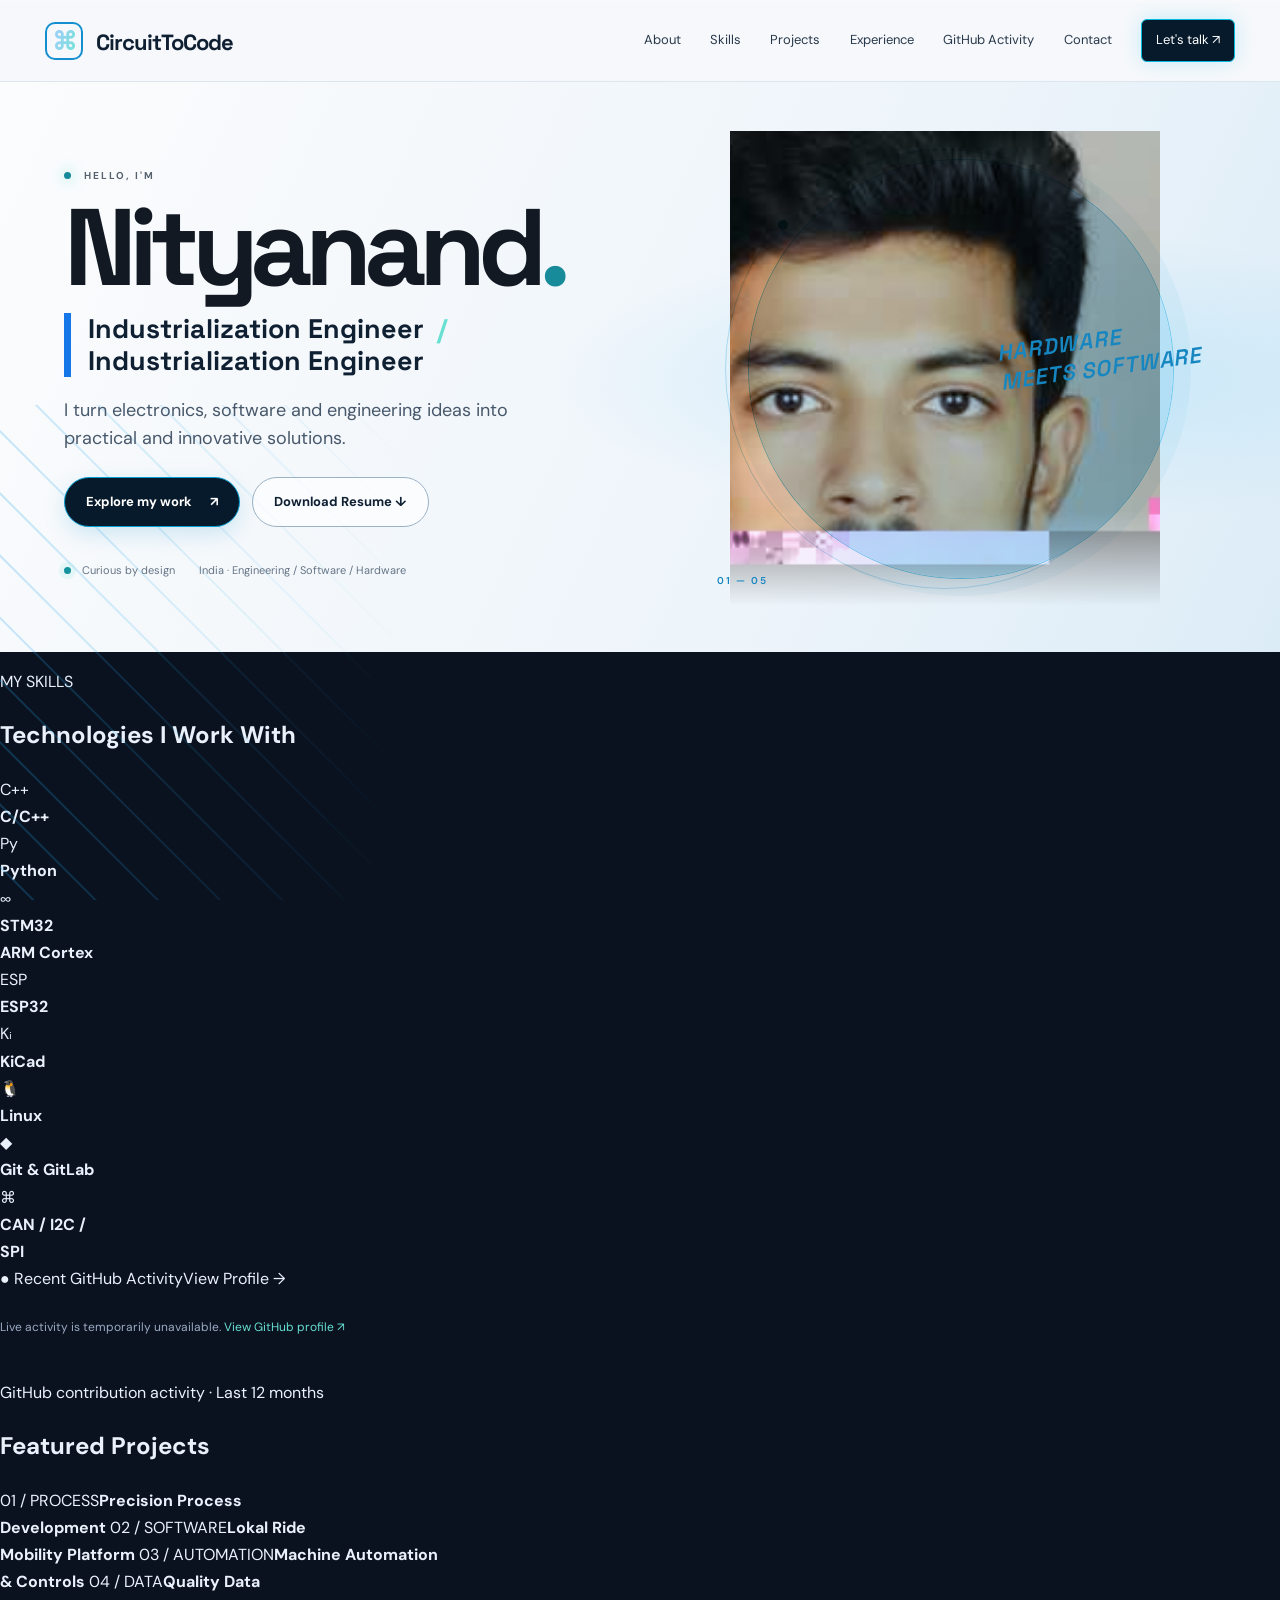
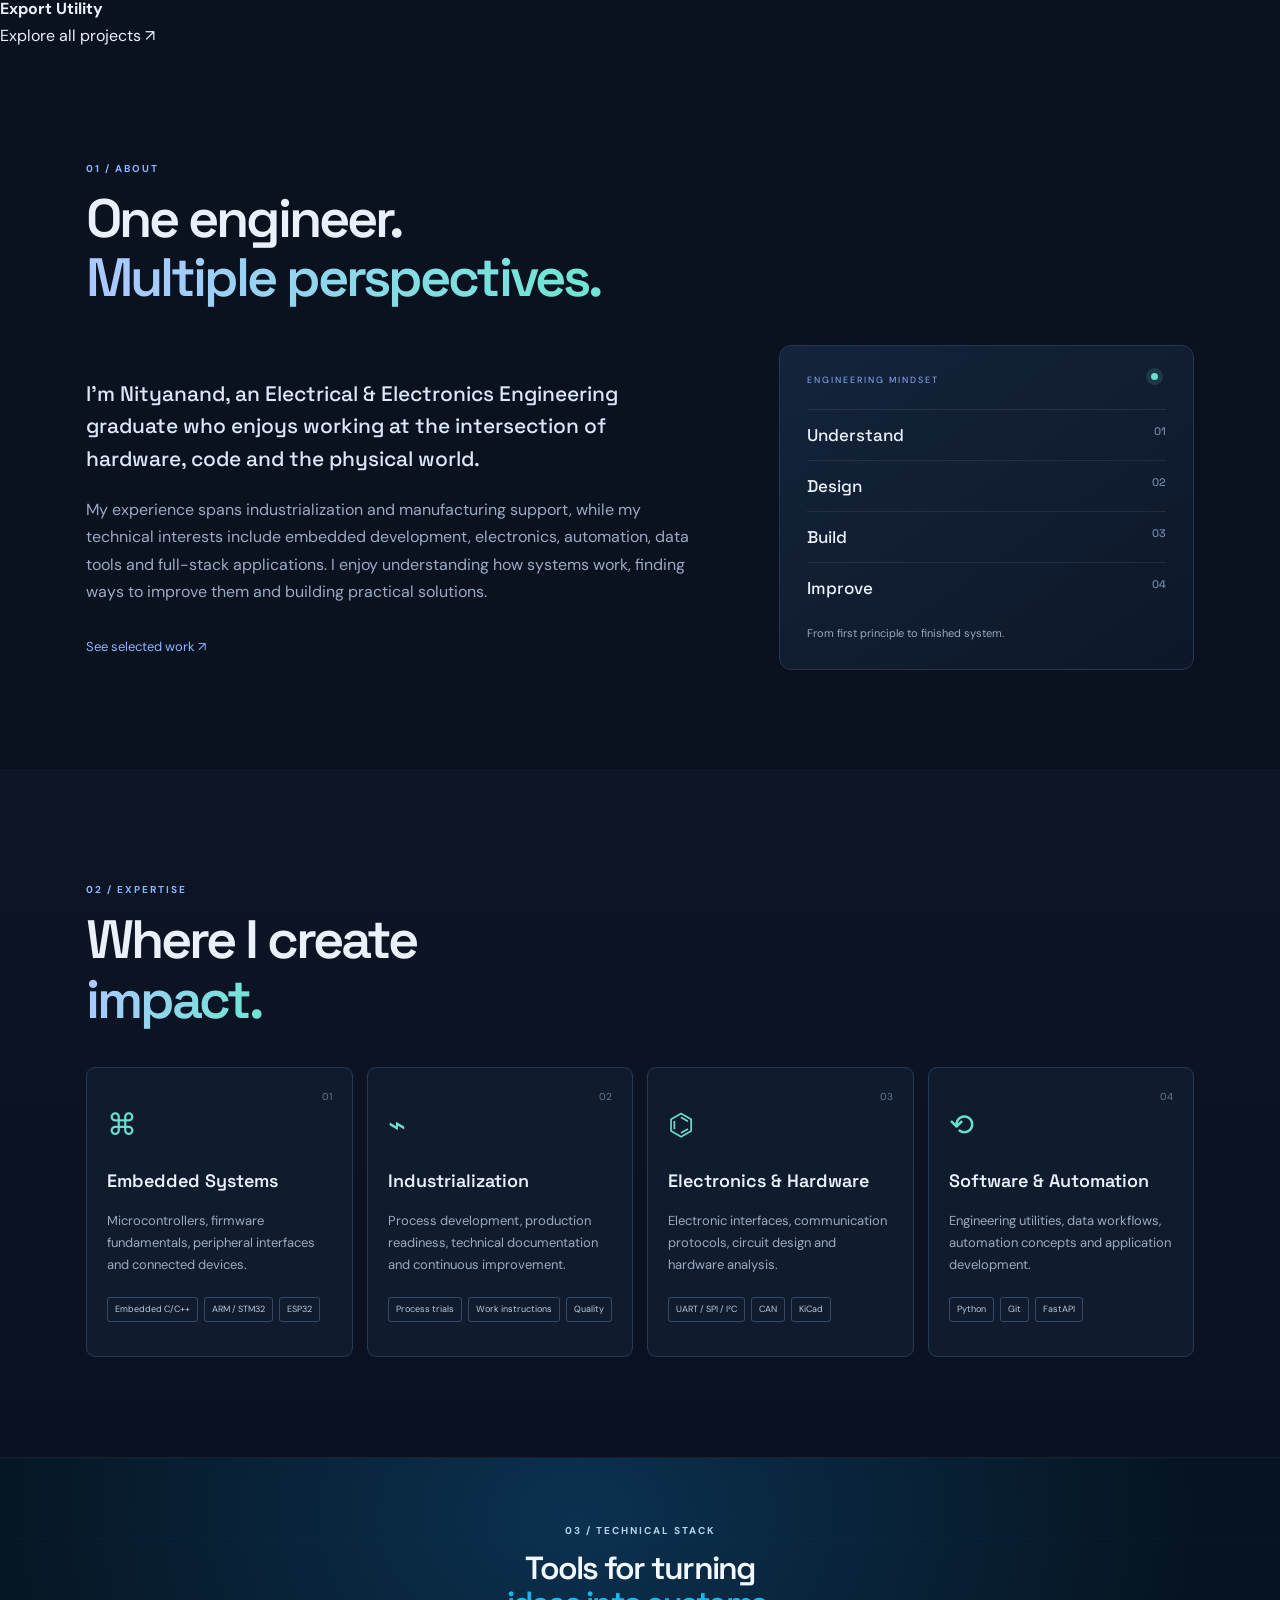
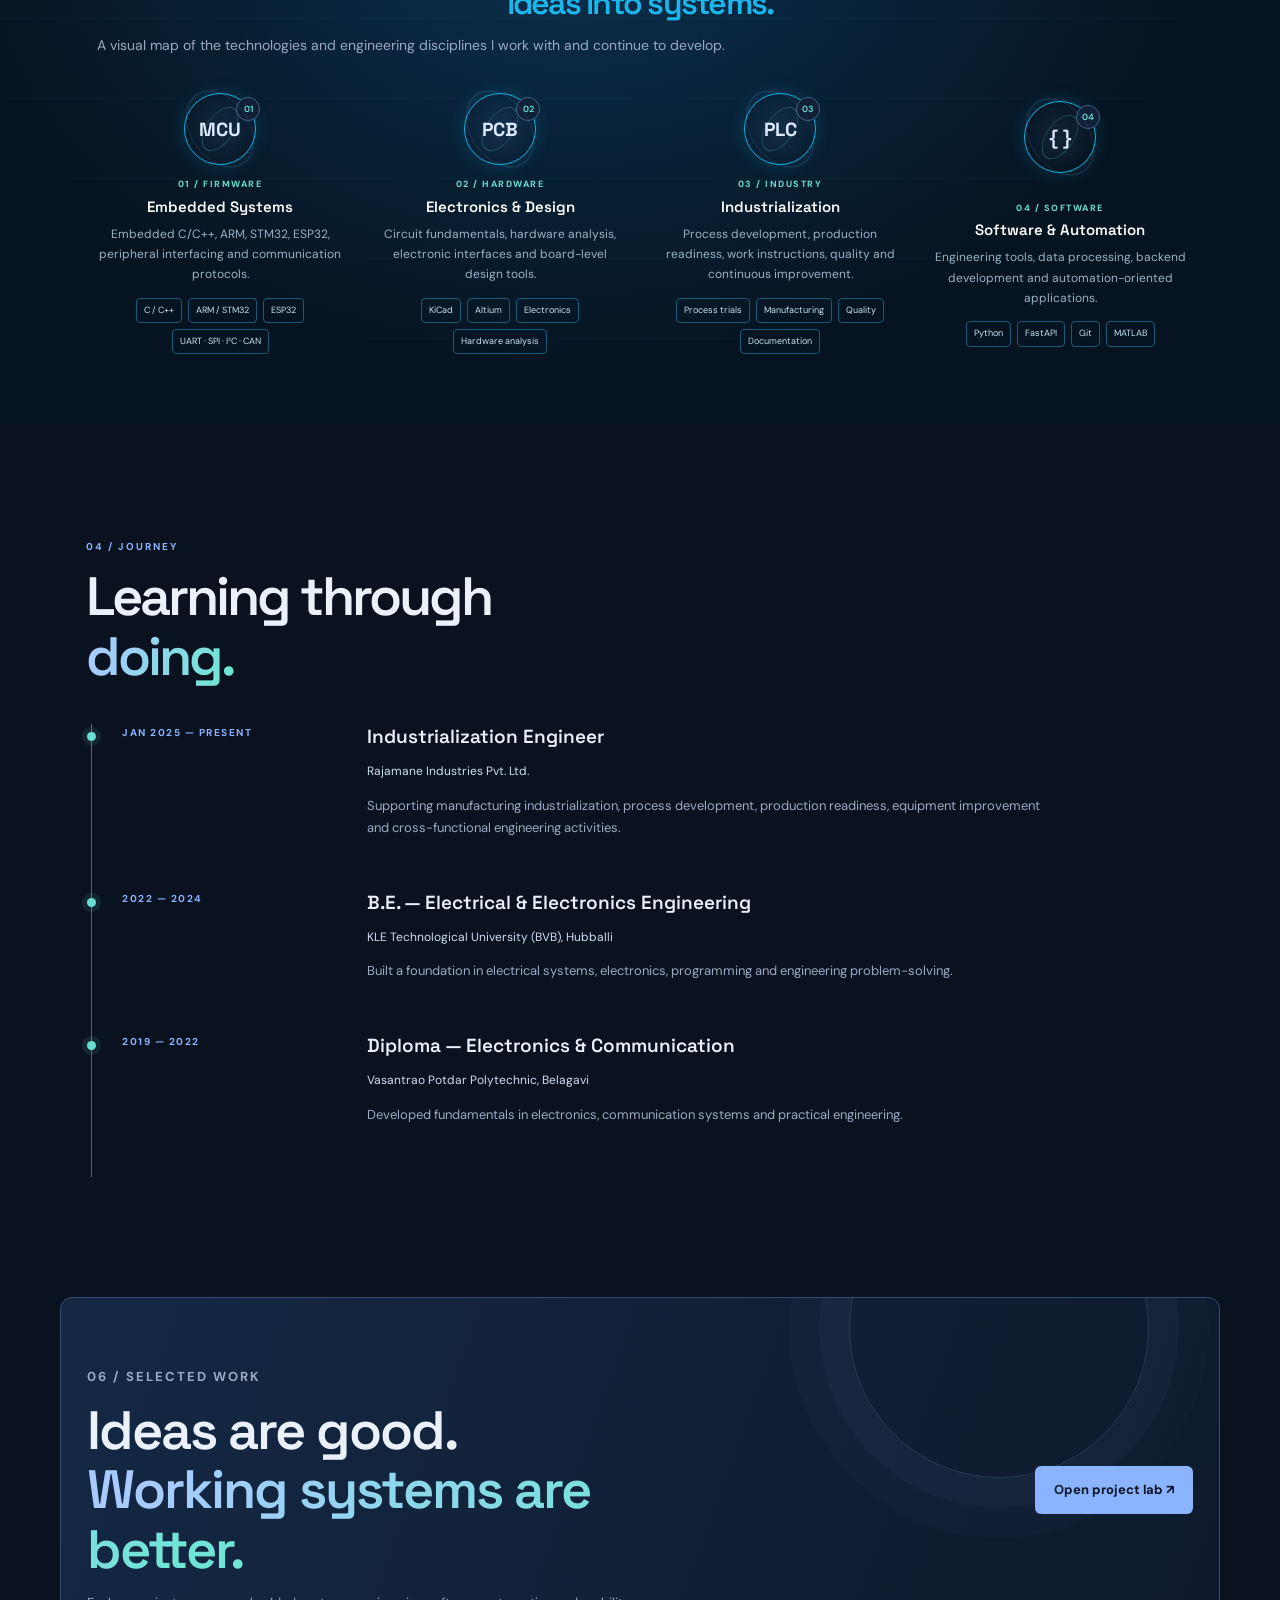
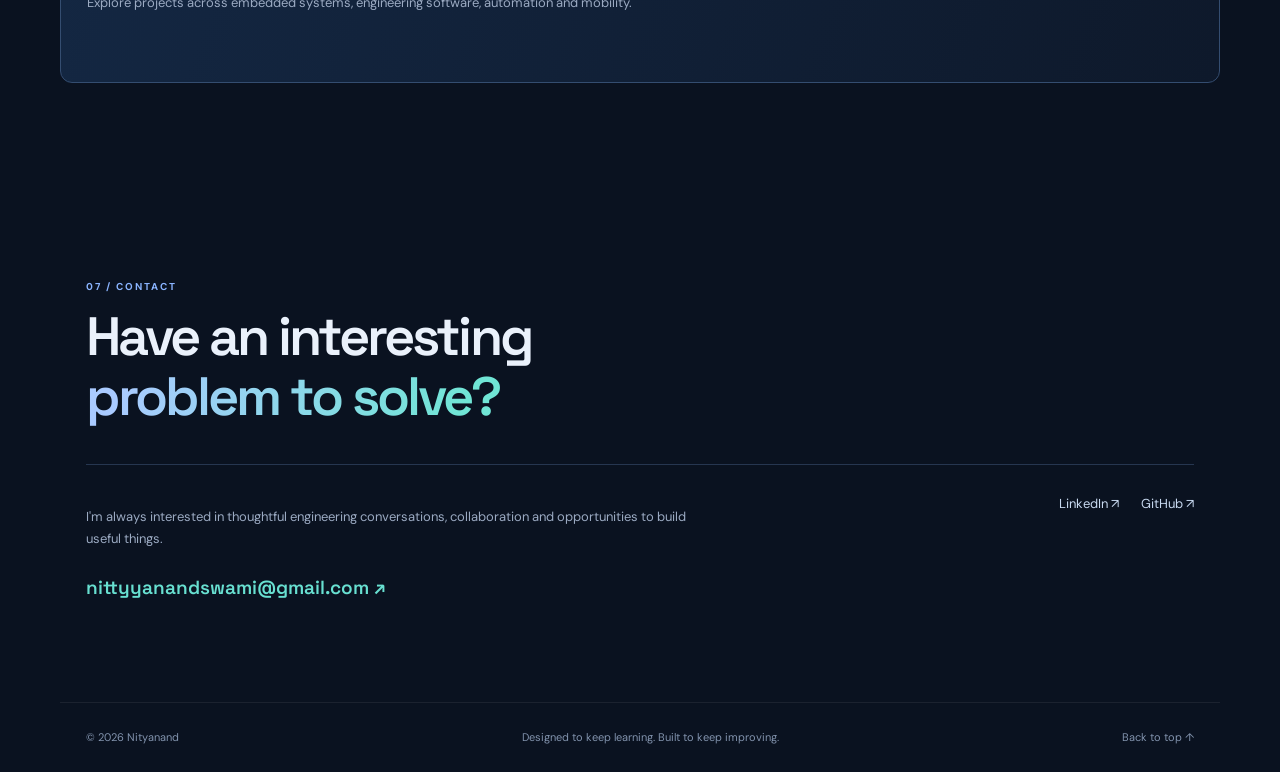
==== commit c92ad8c3: "Match homepage layout to approved CircuitToCode reference" ====
--- a/index.html
+++ b/index.html
@@ -25,7 +25,39 @@
       </div>
       <div class="portrait-stage reveal"><div class="portrait-backdrop"></div><div class="portrait-frame"><img class="portrait-photo" src="assets/nityanand-portrait.jpg" alt="Nityanand, Embedded and Industrialization Engineer"></div><span class="portrait-stamp">HARDWARE<br>MEETS SOFTWARE</span><span class="portrait-index">01 — 05</span><div class="portrait-orbit"></div></div>
     </section>
-    <section class="ticker" aria-label="Engineering focus"><div class="ticker-track"><span>EMBEDDED SYSTEMS</span><b>✳</b><span>INDUSTRIALIZATION</span><b>✳</b><span>ELECTRONICS</span><b>✳</b><span>AUTOMATION</span><b>✳</b><span>SOFTWARE</span><b>✳</b><span>EMBEDDED SYSTEMS</span><b>✳</b><span>INDUSTRIALIZATION</span><b>✳</b><span>ELECTRONICS</span><b>✳</b><span>AUTOMATION</span><b>✳</b><span>SOFTWARE</span><b>✳</b></div></section>
+    <section class="reference-dashboard" id="skills">
+      <div class="reference-top">
+        <div class="reference-skills">
+          <p class="reference-kicker">MY SKILLS</p><h2>Technologies I <span>Work With</span></h2>
+          <div class="tech-icons">
+            <div class="tech-item"><div class="tech-icon cpp">C<span>++</span></div><b>C/C++</b></div>
+            <div class="tech-item"><div class="tech-icon python">Py</div><b>Python</b></div>
+            <div class="tech-item"><div class="tech-icon stm">∞</div><b>STM32<br>ARM Cortex</b></div>
+            <div class="tech-item"><div class="tech-icon esp">ESP</div><b>ESP32</b></div>
+            <div class="tech-item"><div class="tech-icon kicad">Kᵢ</div><b>KiCad</b></div>
+            <div class="tech-item"><div class="tech-icon linux">🐧</div><b>Linux</b></div>
+            <div class="tech-item"><div class="tech-icon gitlab">◆</div><b>Git & GitLab</b></div>
+            <div class="tech-item"><div class="tech-icon can">⌘</div><b>CAN / I2C /<br>SPI</b></div>
+          </div>
+        </div>
+        <aside class="reference-github">
+          <div class="reference-github-head"><span><b class="gh-mark">●</b> Recent GitHub Activity</span><a href="https://github.com/CircuitToCode" target="_blank" rel="noopener">View Profile →</a></div>
+          <div id="githubActivity" class="github-activity"><div class="github-loading"><span class="loading-pulse"></span> Fetching recent activity…</div></div>
+          <div class="contribution-grid" aria-label="GitHub contribution activity"><i class="contrib c0"></i><i class="contrib c2"></i><i class="contrib c4"></i><i class="contrib c1"></i><i class="contrib c3"></i><i class="contrib c3"></i><i class="contrib c0"></i><i class="contrib c2"></i><i class="contrib c4"></i><i class="contrib c1"></i><i class="contrib c1"></i><i class="contrib c3"></i><i class="contrib c0"></i><i class="contrib c2"></i><i class="contrib c4"></i><i class="contrib c4"></i><i class="contrib c1"></i><i class="contrib c3"></i><i class="contrib c0"></i><i class="contrib c2"></i><i class="contrib c2"></i><i class="contrib c4"></i><i class="contrib c1"></i><i class="contrib c3"></i><i class="contrib c0"></i><i class="contrib c0"></i><i class="contrib c2"></i><i class="contrib c4"></i><i class="contrib c1"></i><i class="contrib c3"></i><i class="contrib c3"></i><i class="contrib c0"></i><i class="contrib c2"></i><i class="contrib c4"></i><i class="contrib c1"></i><i class="contrib c1"></i><i class="contrib c3"></i><i class="contrib c0"></i><i class="contrib c2"></i><i class="contrib c4"></i><i class="contrib c4"></i><i class="contrib c1"></i><i class="contrib c3"></i><i class="contrib c0"></i><i class="contrib c2"></i><i class="contrib c2"></i><i class="contrib c4"></i><i class="contrib c1"></i><i class="contrib c3"></i><i class="contrib c0"></i><i class="contrib c0"></i><i class="contrib c2"></i></div>
+          <p class="contribution-caption">GitHub contribution activity · <a href="https://github.com/CircuitToCode" target="_blank" rel="noopener">Last 12 months</a></p>
+        </aside>
+      </div>
+      <div class="reference-projects">
+        <h2>Featured Projects</h2>
+        <div class="reference-project-grid">
+          <a class="reference-project project-pcb" href="projects/seakeeper-vacuum-potting.html"><span>01 / PROCESS</span><b>Precision Process<br>Development</b></a>
+          <a class="reference-project project-mobile" href="projects/lokal-ride.html"><span>02 / SOFTWARE</span><b>Lokal Ride<br>Mobility Platform</b></a>
+          <a class="reference-project project-machine" href="projects/potting-machine-automation.html"><span>03 / AUTOMATION</span><b>Machine Automation<br>& Controls</b></a>
+          <a class="reference-project project-data" href="projects/jabbals-quality-software.html"><span>04 / DATA</span><b>Quality Data<br>Export Utility</b></a>
+        </div>
+        <a class="reference-all-projects" href="projects.html">Explore all projects ↗</a>
+      </div>
+    </section>
     <section class="section shell" id="about"><div class="section-heading reveal"><p class="eyebrow">01 / ABOUT</p><h2>One engineer.<br><span class="gradient-text">Multiple perspectives.</span></h2></div>
       <div class="about-grid"><div class="about-copy reveal"><p class="lead">I’m Nityanand, an Electrical & Electronics Engineering graduate who enjoys working at the intersection of hardware, code and the physical world.</p><p>My experience spans industrialization and manufacturing support, while my technical interests include embedded development, electronics, automation, data tools and full-stack applications. I enjoy understanding how systems work, finding ways to improve them and building practical solutions.</p><a class="text-link" href="projects.html">See selected work ↗</a></div>
       <div class="signal-card reveal"><div class="signal-top"><span>ENGINEERING MINDSET</span><span class="signal-dot"></span></div><div class="signal-line"><span>Understand</span><i>01</i></div><div class="signal-line"><span>Design</span><i>02</i></div><div class="signal-line"><span>Build</span><i>03</i></div><div class="signal-line"><span>Improve</span><i>04</i></div><p>From first principle to finished system.</p></div></div>
@@ -56,9 +88,6 @@
     </section>
     <section class="section featured-section"><div class="shell featured-wrap reveal"><div><p class="eyebrow">06 / SELECTED WORK</p><h2>Ideas are good.<br><span class="gradient-text">Working systems are better.</span></h2><p>Explore projects across embedded systems, engineering software, automation and mobility.</p></div><a class="button primary" href="projects.html">Open project lab ↗</a><div class="featured-orb"></div></div></section>
 
-    <section class="section shell github-section" id="github-activity"><div class="section-heading reveal"><p class="eyebrow">05 / OPEN SOURCE</p><h2>Recent GitHub<br><span class="gradient-text">activity.</span></h2><p class="section-intro">A live snapshot of public work from my GitHub profile.</p></div>
-      <div class="github-panel reveal"><div class="github-panel-head"><div><span class="github-live-dot"></span><span class="github-panel-label">LIVE PUBLIC ACTIVITY</span></div><a href="https://github.com/CircuitToCode" target="_blank" rel="noopener">View GitHub profile ↗</a></div><div id="githubActivity" class="github-activity" aria-live="polite"><div class="github-loading"><span class="loading-pulse"></span> Fetching recent activity…</div></div><p class="github-footnote" id="githubUpdated">Activity is loaded from the GitHub public events API.</p></div>
-    </section>
     <section class="section shell contact-section" id="contact"><div class="section-heading reveal"><p class="eyebrow">07 / CONTACT</p><h2>Have an interesting<br><span class="gradient-text">problem to solve?</span></h2></div><div class="contact-row reveal"><div><p>I'm always interested in thoughtful engineering conversations, collaboration and opportunities to build useful things.</p><a class="email-link" href="mailto:nittyyanandswami@gmail.com">nittyyanandswami@gmail.com ↗</a></div><div class="contact-links"><a href="https://linkedin.com/in/nityanand-swami-16056426a/" target="_blank" rel="noopener">LinkedIn ↗</a><a href="https://github.com/CircuitToCode" target="_blank" rel="noopener">GitHub ↗</a></div></div></section>
   </main>
   <footer class="site-footer"><span>© <span id="year"></span> Nityanand</span><span>Designed to keep learning. Built to keep improving.</span><a href="#top">Back to top ↑</a></footer>
--- a/assets/style.css
+++ b/assets/style.css
@@ -85,3 +85,40 @@
 .section-heading h2{letter-spacing:-.055em}
 @media(max-width:800px){.hybrid-hero{grid-template-columns:1fr;padding:65px 7vw 55px;gap:20px}.portrait-stage{height:390px}.portrait-frame{height:340px}.portrait-orbit{width:350px;height:350px}}
 @media(max-width:560px){.hybrid-hero .hero-name{font-size:clamp(68px,18vw,100px)}.hybrid-hero .hero-role{font-size:19px}.portrait-stage{height:350px}.portrait-frame{height:310px;width:75%}.portrait-stamp{right:0;font-size:8px}.portrait-orbit{width:310px;height:310px}}
+
+
+/* Approved CircuitToCode portfolio visual system */
+.site-header{max-width:none;padding:0 max(3.5vw,calc((100vw - 1540px)/2));height:82px;background:#f6f8fb;color:#102033;border-bottom:1px solid #dce6ef}
+.brand{color:#102033;font-size:22px}.brand-mark{display:inline-grid;place-items:center;width:38px;height:38px;margin-right:8px;border:2px solid #148fd0;border-radius:10px;color:#087ebd;font-size:25px}
+.nav{color:#29394b;gap:clamp(14px,2.3vw,34px)}.nav a:hover{color:#078ac5}.nav-cta{background:#071a2b;color:#fff!important;border-color:#04bce2;box-shadow:0 0 20px #08b9e933}
+.hybrid-hero{min-height:570px;padding:48px max(5vw,calc((100vw - 1380px)/2)) 45px;grid-template-columns:1fr .95fr;gap:3vw;background:radial-gradient(ellipse at 83% 52%,#c9e8f9 0,transparent 34%),linear-gradient(115deg,#fbfcfd,#edf4fa 65%,#dcecf7)}
+.hybrid-hero:before{content:"";position:absolute;left:0;bottom:0;width:32%;height:55%;opacity:.25;background:repeating-linear-gradient(45deg,transparent 0 22px,#27a7e8 23px 24px,transparent 25px 44px);mask-image:linear-gradient(90deg,#000,transparent)}
+.hybrid-hero .hero-name{font-size:clamp(76px,8.5vw,124px);letter-spacing:-.075em;margin:14px 0 14px}
+.hybrid-hero .hero-role{font-size:clamp(20px,2.1vw,29px);font-weight:700;color:#102033;border-left:7px solid #1678e8;padding-left:17px;line-height:1.2}
+.hero-role #roleRotator{color:#102033}.hybrid-hero .hero-text{font-size:18px;color:#48586b;max-width:520px;line-height:1.55}
+.hybrid-hero .hero-actions{margin-top:24px}.hybrid-hero .button{border-radius:28px;padding:13px 21px}
+.hybrid-hero .button.primary{background:#071a2b;color:#fff;border:1px solid #079ed2;box-shadow:0 7px 22px #078ac52b}
+.hybrid-hero .button.secondary{background:#ffffffa8;border:1px solid #9bb1c4;color:#102033}
+.hybrid-hero .hero-meta{font-size:11px;color:#657486}
+.portrait-stage{height:475px;max-width:610px;margin-left:auto;width:100%}
+.portrait-backdrop{width:78%;height:88%;right:8%;left:auto;background:linear-gradient(140deg,#d9f0ff,#a5d9f2);border-radius:50%;transform:none;box-shadow:0 0 0 1px #70c9ed,0 0 0 18px #75c5e51a}
+.portrait-frame{width:min(82%,430px);height:100%;border:0;border-radius:0;box-shadow:none;background:transparent;overflow:hidden;display:flex;align-items:flex-end;justify-content:center}
+.portrait-photo{height:100%;width:100%;object-fit:cover;object-position:center 22%;mix-blend-mode:multiply;mask-image:linear-gradient(#000 80%,transparent 100%)}
+.portrait-stamp{right:0;top:38%;background:transparent;color:#1686c1;box-shadow:none;transform:rotate(-8deg);font:italic 600 22px var(--display);line-height:1.3}
+.portrait-index{left:8%;bottom:4%;color:#1686c1}
+.portrait-orbit{width:440px;height:440px;border-color:#3aa9dc55}
+.ticker{display:none}
+.skills-section{background:radial-gradient(ellipse at 45% 10%,#0b3150,#061421 62%);border:0;padding-top:54px;padding-bottom:58px;position:relative;overflow:hidden}
+.skills-section:before,.github-section:before{content:"";position:absolute;inset:0;pointer-events:none;opacity:.22;background-image:linear-gradient(90deg,transparent 0 8%,#04aee7 8.1% 8.2%,transparent 8.3% 100%),linear-gradient(#08aee522 1px,transparent 1px);background-size:160px 80px}
+.skills-section .section-heading{margin-bottom:20px;text-align:center}.skills-section .eyebrow{color:#b6d5ed}
+.skills-section .section-heading h2{font-size:32px;color:#f1f8ff}.skills-section .section-heading h2 .gradient-text{color:#19b7ec;background:none}
+.skill-visual-grid{grid-template-columns:repeat(4,1fr);gap:12px}
+.skill-visual{grid-template-columns:1fr;justify-items:center;text-align:center;background:transparent;border:0;padding:16px 8px;gap:12px}
+.skill-orbit{width:72px;height:72px;font-size:19px;border-color:#0cb4e7;box-shadow:0 0 18px #03b5e733}
+.skill-visual h3{font-size:15px;color:#fff}.skill-visual p:not(.skill-kicker){color:#9bb2c6}.skill-tags{justify-content:center}.skill-tags span{color:#c8e2f3;border-color:#1a5978}
+.github-section{background:#061421;padding-top:40px;padding-bottom:58px;position:relative}
+.github-section .section-heading{display:none}
+.github-panel{max-width:530px;margin:0 0 0 auto;background:#071b2b;border-color:#11658b;box-shadow:0 0 28px #04aee51b}
+.github-event{padding:10px 0}.github-event-icon{border-color:#0d789d;color:#16c0ec}.github-panel-head a{color:#14bce8}
+@media(max-width:800px){.site-header{padding:0 20px}.hybrid-hero{grid-template-columns:1fr;padding:50px 7vw 25px}.portrait-stage{height:360px;max-width:450px;margin:0 auto}.skill-visual-grid{grid-template-columns:repeat(2,1fr)}.github-panel{margin:20px auto 0}}
+@media(max-width:560px){.nav{gap:12px}.hybrid-hero .hero-name{font-size:clamp(65px,16vw,92px)}.hybrid-hero .hero-role{font-size:18px}.portrait-stage{height:310px}.portrait-stamp{font-size:16px}.skill-visual-grid{grid-template-columns:repeat(2,1fr)}}
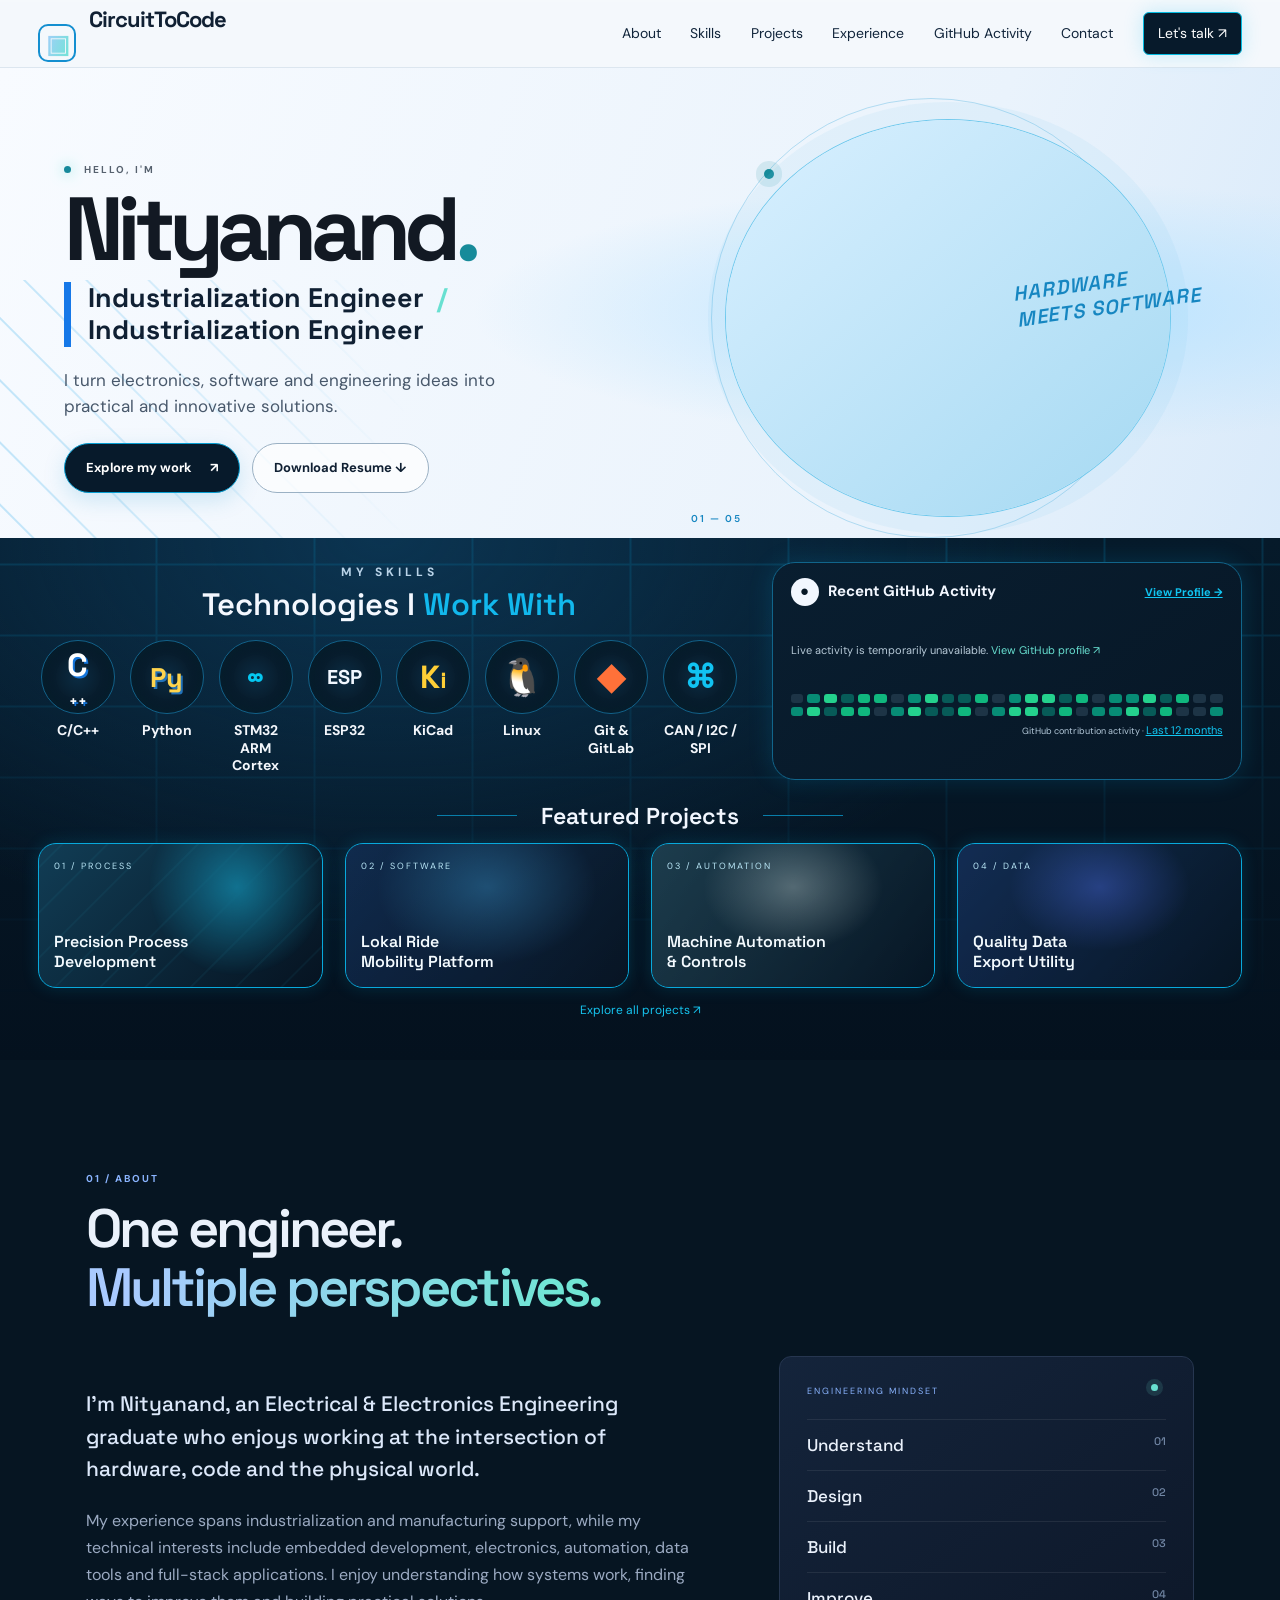
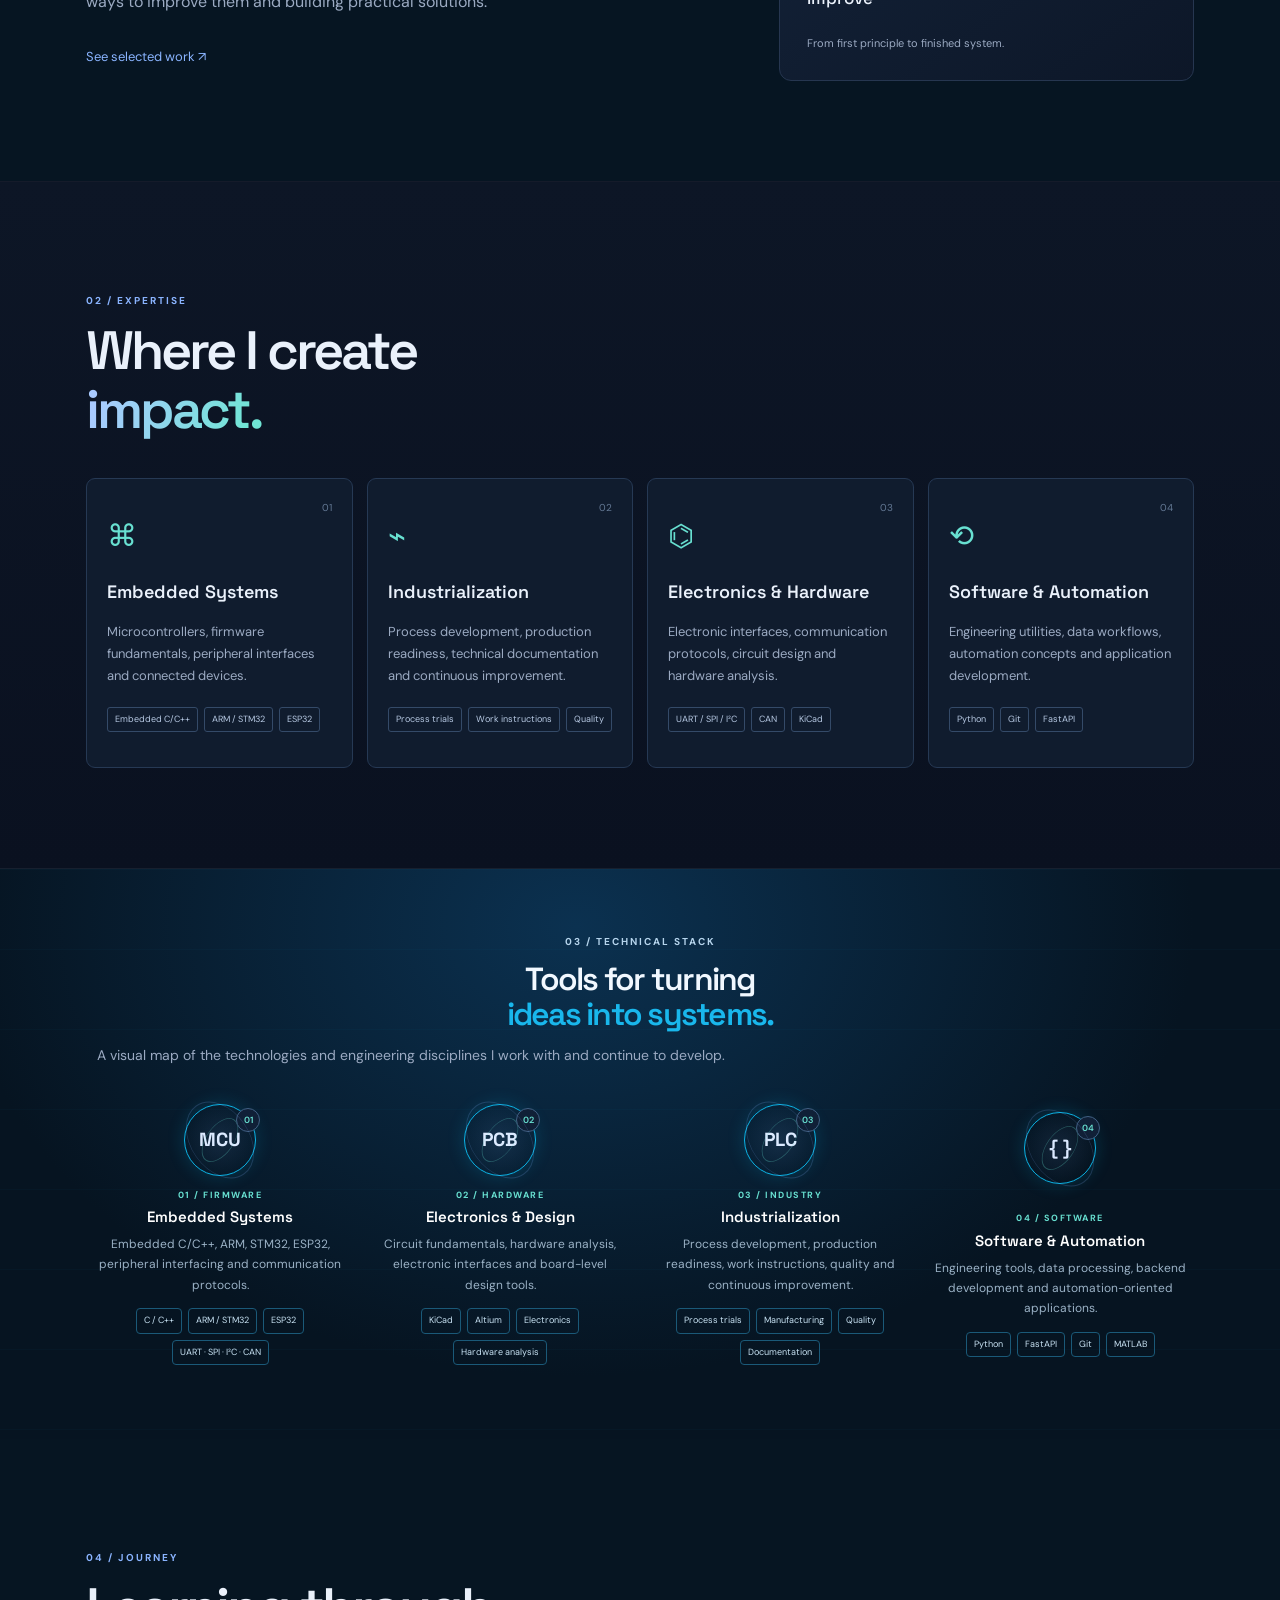
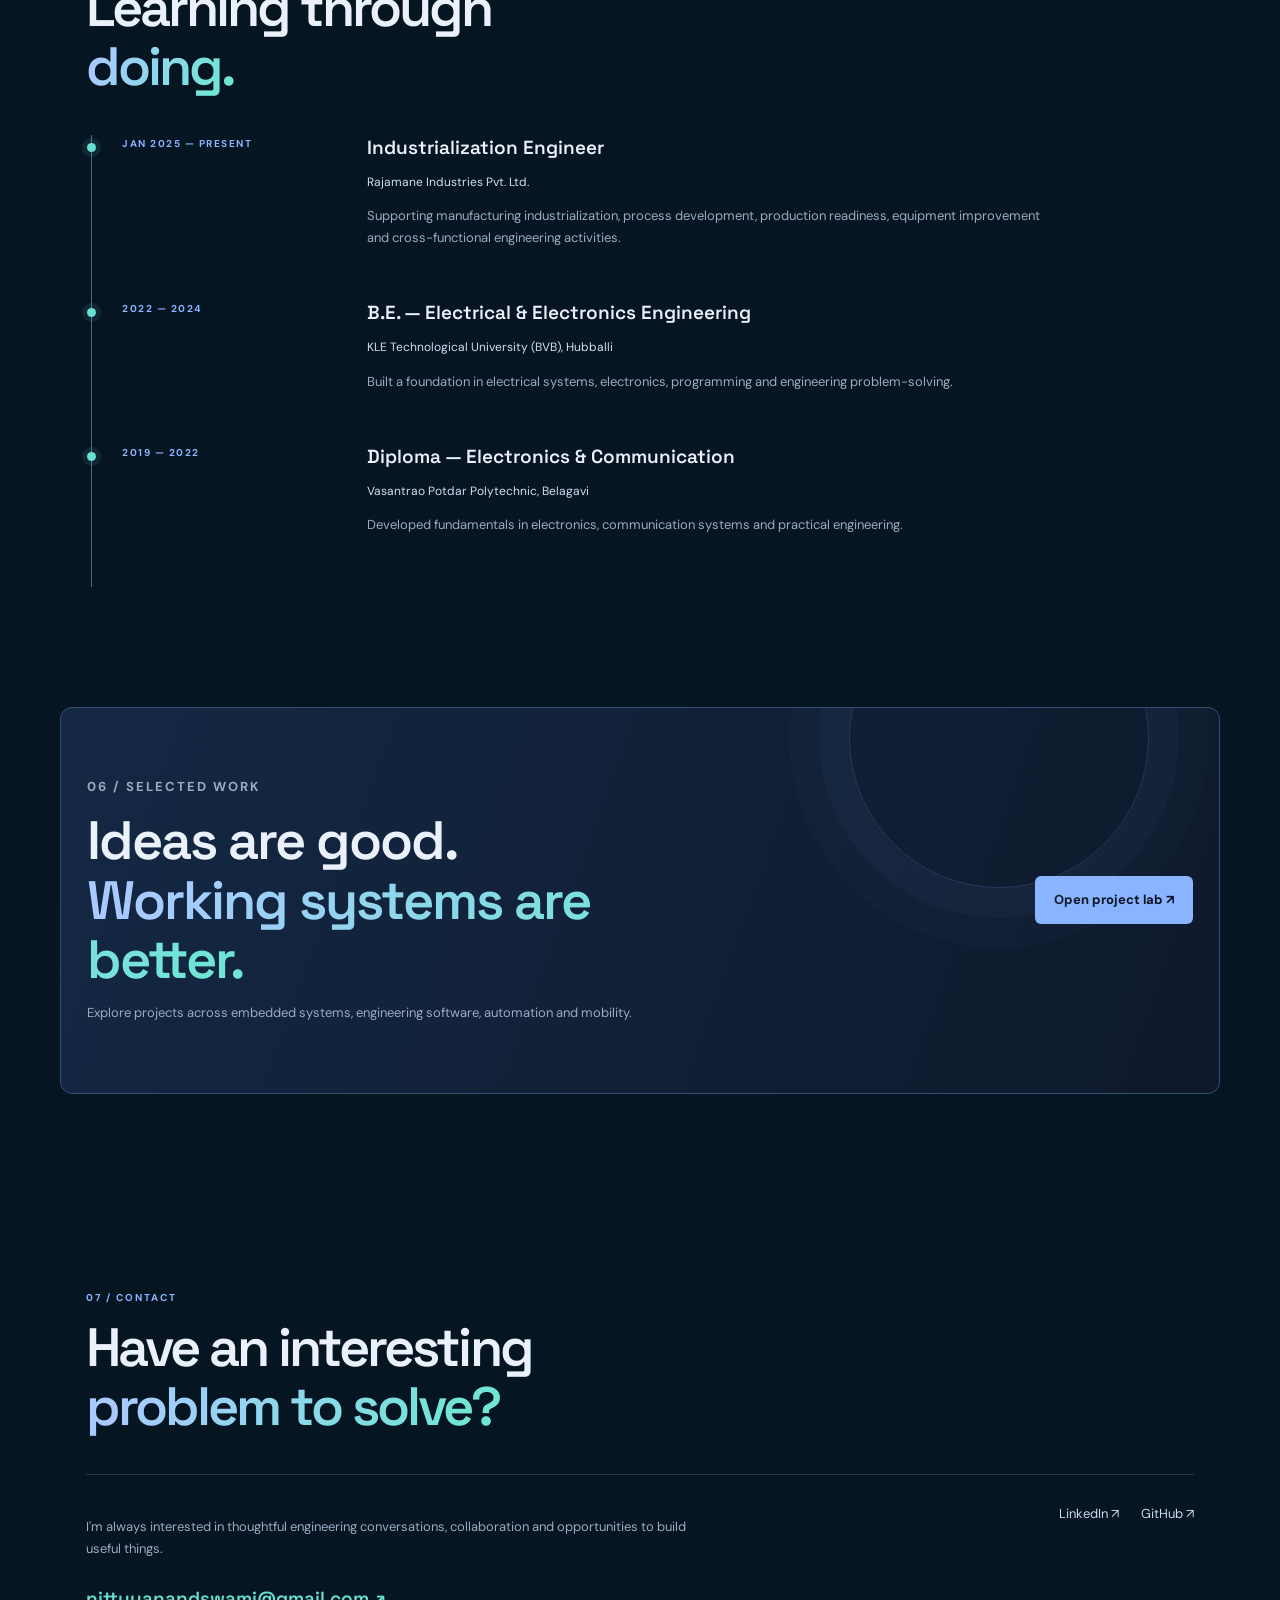
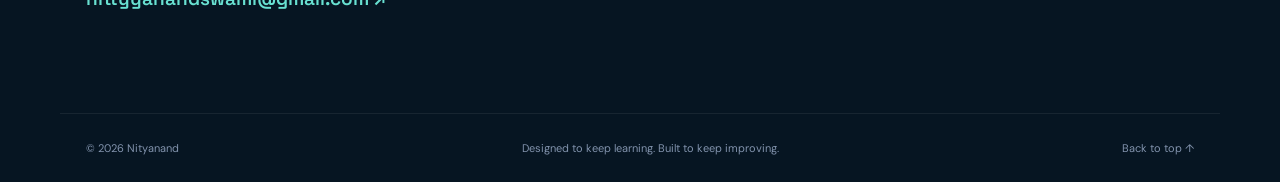
==== commit b5a2e795: "Publish transparent hero portrait update" ====
--- a/index.html
+++ b/index.html
@@ -23,7 +23,7 @@
         <div class="hero-actions"><a class="button primary" href="projects.html">Explore my work <span>↗</span></a><a class="button secondary" href="mailto:nittyyanandswami@gmail.com">Download Resume ↓</a></div>
         <div class="hero-meta"><span><i class="pulse"></i> Curious by design</span><span>India · Engineering / Software / Hardware</span></div>
       </div>
-      <div class="portrait-stage reveal"><div class="portrait-backdrop"></div><div class="portrait-frame"><img class="portrait-photo" src="assets/nityanand-portrait.jpg" alt="Nityanand, Embedded and Industrialization Engineer"></div><span class="portrait-stamp">HARDWARE<br>MEETS SOFTWARE</span><span class="portrait-index">01 — 05</span><div class="portrait-orbit"></div></div>
+      <div class="portrait-stage reveal"><div class="portrait-backdrop"></div><div class="portrait-frame"><img class="portrait-photo" src="assets/nityanand-portrait.webp" alt="Nityanand, Embedded and Industrialization Engineer"></div><span class="portrait-stamp">HARDWARE<br>MEETS SOFTWARE</span><span class="portrait-index">01 — 05</span><div class="portrait-orbit"></div></div>
     </section>
     <section class="reference-dashboard" id="skills">
       <div class="reference-top">
--- a/assets/style.css
+++ b/assets/style.css
@@ -122,3 +122,57 @@
 .github-event{padding:10px 0}.github-event-icon{border-color:#0d789d;color:#16c0ec}.github-panel-head a{color:#14bce8}
 @media(max-width:800px){.site-header{padding:0 20px}.hybrid-hero{grid-template-columns:1fr;padding:50px 7vw 25px}.portrait-stage{height:360px;max-width:450px;margin:0 auto}.skill-visual-grid{grid-template-columns:repeat(2,1fr)}.github-panel{margin:20px auto 0}}
 @media(max-width:560px){.nav{gap:12px}.hybrid-hero .hero-name{font-size:clamp(65px,16vw,92px)}.hybrid-hero .hero-role{font-size:18px}.portrait-stage{height:310px}.portrait-stamp{font-size:16px}.skill-visual-grid{grid-template-columns:repeat(2,1fr)}}
+
+/* Screenshot-matched CircuitToCode home layout */
+body{background:#061522}
+.site-header{height:68px;background:#f4f8fc;padding:0 max(3vw,calc((100vw - 1550px)/2));}
+.brand-mark{font-size:0;position:relative}.brand-mark:after{content:"▣";font-size:25px}
+.nav{font-size:14px;color:#10243a}
+.hybrid-hero{min-height:470px;height:470px;padding:25px max(5vw,calc((100vw - 1370px)/2)) 12px;grid-template-columns:1fr .98fr;gap:0;background:radial-gradient(ellipse at 80% 52%,#b9e3ff 0,transparent 38%),linear-gradient(110deg,#f8fbff,#eaf3fc 70%,#d9eafa);position:relative}
+.hybrid-hero .hero-copy{padding-top:8px}.hybrid-hero .hero-name{font-size:clamp(76px,7vw,112px);margin:10px 0 12px;letter-spacing:-.075em}
+.hybrid-hero .hero-role{font-size:clamp(20px,2.1vw,29px);max-width:510px}
+.hybrid-hero .hero-text{font-size:17px;max-width:500px}.hybrid-hero .hero-meta{display:none}
+.portrait-stage{height:450px;align-self:end;margin:0 auto;width:100%;max-width:600px}
+.portrait-frame{width:min(82%,430px);height:100%;}.portrait-photo{object-position:center 18%;mix-blend-mode:multiply}
+.portrait-stamp{right:0;top:36%;font-size:20px}
+.reference-dashboard{background:#061522;color:#f2f7ff;padding:24px max(3vw,calc((100vw - 1550px)/2)) 38px;position:relative;overflow:hidden;background-image:radial-gradient(ellipse at 30% 0%,#0b3451 0,transparent 55%),linear-gradient(180deg,#061a2a,#04111e)}
+.reference-dashboard:before{content:"";position:absolute;inset:0;pointer-events:none;opacity:.24;background:repeating-linear-gradient(0deg,transparent 0 68px,#087eaa 69px,#087eaa 70px,transparent 71px),repeating-linear-gradient(90deg,transparent 0 155px,#087eaa 156px,#087eaa 157px,transparent 158px);mask-image:linear-gradient(180deg,#000,transparent 90%)}
+.reference-top,.reference-projects{position:relative;z-index:1}
+.reference-top{display:grid;grid-template-columns:1fr 470px;gap:32px;align-items:start;max-width:1500px;margin:auto}
+.reference-skills{text-align:center;padding:0 0 14px}
+.reference-kicker{font-size:12px;letter-spacing:4px;color:#b9d3e8;font-weight:700;margin:0 0 2px}
+.reference-skills h2{font:600 31px var(--display);margin:0 0 16px;color:#f4f8ff}
+.reference-skills h2 span{color:#12b8ed}
+.tech-icons{display:grid;grid-template-columns:repeat(8,minmax(0,1fr));gap:10px;align-items:start}
+.tech-item{display:flex;align-items:center;flex-direction:column;gap:8px;font-size:14px;line-height:1.25;text-align:center;color:#f4f7fc}
+.tech-icon{width:74px;height:74px;border:1px solid #12628a;border-radius:50%;display:grid;place-items:center;background:radial-gradient(circle,#0b2c43,#061522 70%);box-shadow:inset 0 0 15px #0caee51a;color:#11c3f2;font:700 27px var(--display);transition:.25s}
+.tech-item:hover .tech-icon{border-color:#13c9f4;box-shadow:0 0 20px #00bff255;transform:translateY(-4px)}
+.tech-icon.cpp{font-size:32px;color:#fff;text-shadow:2px 2px #1475db}.tech-icon.cpp span{font-size:14px}.tech-icon.python{color:#ffd44d;text-shadow:2px 2px #2272b9}.tech-icon.stm{color:#05c7f1}.tech-icon.esp{font-size:20px;color:#f1f7ff}.tech-icon.kicad{font-size:32px;color:#ffcf36}.tech-icon.linux{font-size:37px}.tech-icon.gitlab{color:#ff7139;font-size:36px}.tech-icon.can{font-size:32px}
+.reference-github{border:1px solid #11658b;border-radius:23px;padding:15px 18px 10px;background:linear-gradient(145deg,#091e30,#071726);box-shadow:0 0 25px #05b9f32a;min-height:218px}
+.reference-github-head{display:flex;justify-content:space-between;align-items:center;gap:12px;font-size:15px;font-weight:700;margin-bottom:10px}
+.reference-github-head>span{display:flex;align-items:center;gap:9px}.reference-github-head a,.contribution-caption a{font-size:11px;color:#11c6f2;text-decoration:underline}
+.gh-mark{display:inline-grid;place-items:center;width:28px;height:28px;background:#f2f7ff;color:#071726;border-radius:50%;font-size:15px}
+.reference-github .github-activity{display:block;max-height:102px;overflow:hidden}
+.reference-github .github-event{display:grid;grid-template-columns:22px 1fr auto;gap:8px;align-items:center;padding:5px 0;border:0;font-size:11px}
+.reference-github .github-event-icon{width:13px;height:13px;font-size:8px}.reference-github .github-event-copy strong{font-size:11px;font-weight:500;color:#f0f6fc}.reference-github .github-event-copy small{display:none}.reference-github .github-event time{font-size:10px;color:#c4d5e4}
+.reference-github .github-empty{font-size:11px;color:#b7cad8}
+.contribution-grid{display:grid;grid-template-columns:repeat(26,1fr);gap:4px;margin-top:9px}
+.contrib{height:9px;border-radius:3px;background:#1d3446}.contrib.c1{background:#075b58}.contrib.c2{background:#078c75}.contrib.c3{background:#10b77e}.contrib.c4{background:#24d18d}
+.contribution-caption{text-align:right;font-size:9px;color:#b5cadb;margin:5px 0 0}
+.reference-projects{max-width:1500px;margin:12px auto 0;text-align:center}
+.reference-projects>h2{font:600 23px var(--display);margin:0 auto 12px;display:flex;align-items:center;justify-content:center;gap:24px}
+.reference-projects>h2:before,.reference-projects>h2:after{content:"";width:80px;height:1px;background:#087eaa}
+.reference-project-grid{display:grid;grid-template-columns:repeat(4,1fr);gap:22px}
+.reference-project{height:145px;display:flex;flex-direction:column;justify-content:space-between;text-align:left;padding:15px;border:1px solid #08a9dc;border-radius:18px;overflow:hidden;position:relative;box-shadow:0 0 17px #00b5e92a;background:linear-gradient(135deg,#113d55,#061321)}
+.reference-project:before{content:"";position:absolute;inset:0;opacity:.5;background:radial-gradient(circle at 70% 30%,#18bde7,transparent 40%),repeating-linear-gradient(135deg,transparent 0 15px,#2cb9d222 16px 17px,transparent 18px 32px)}
+.reference-project span,.reference-project b{position:relative;z-index:1}.reference-project span{font-size:9px;letter-spacing:2px;color:#b9e6f6}.reference-project b{font:600 16px/1.25 var(--display);color:#f4fbff}
+.project-mobile:before{background:radial-gradient(ellipse at 50% 30%,#3174a8,transparent 55%),linear-gradient(120deg,#101a47,#0a1726)}
+.project-machine:before{background:radial-gradient(ellipse at 50% 30%,#9aa7a7,transparent 45%),linear-gradient(120deg,#293e47,#071827)}
+.project-data:before{background:radial-gradient(ellipse at 50% 30%,#4157c6,transparent 45%),linear-gradient(120deg,#151d52,#071827)}
+.reference-project:hover{transform:translateY(-4px);box-shadow:0 0 28px #00c5f466}
+.reference-all-projects{display:inline-block;color:#16c5f0;font-size:12px;margin-top:12px}
+@media(max-width:1000px){.reference-top{grid-template-columns:1fr 390px;gap:18px}.tech-icon{width:58px;height:58px}.reference-project-grid{gap:12px}}
+@media(max-width:800px){.hybrid-hero{height:auto;min-height:0;grid-template-columns:1fr;padding:35px 7vw 0}.portrait-stage{height:340px;max-width:450px}.reference-top{grid-template-columns:1fr}.reference-github{max-width:520px;width:100%;margin:0 auto}.tech-icons{grid-template-columns:repeat(4,1fr);row-gap:18px}.reference-project-grid{grid-template-columns:repeat(2,1fr)}}
+@media(max-width:560px){.site-header{height:auto;min-height:65px}.hybrid-hero .hero-name{font-size:clamp(60px,15vw,90px)}.hybrid-hero .hero-role{font-size:18px}.portrait-stage{height:300px}.reference-dashboard{padding:22px 15px 30px}.reference-skills h2{font-size:24px}.tech-icon{width:57px;height:57px}.tech-item{font-size:11px}.reference-project-grid{gap:9px}.reference-project{height:125px;padding:11px}.reference-project b{font-size:13px}}
+
+.portrait-frame{overflow:visible!important;background:transparent!important}.portrait-photo{width:100%;height:100%;object-fit:contain!important;object-position:center bottom!important;mix-blend-mode:normal!important;mask-image:none!important}
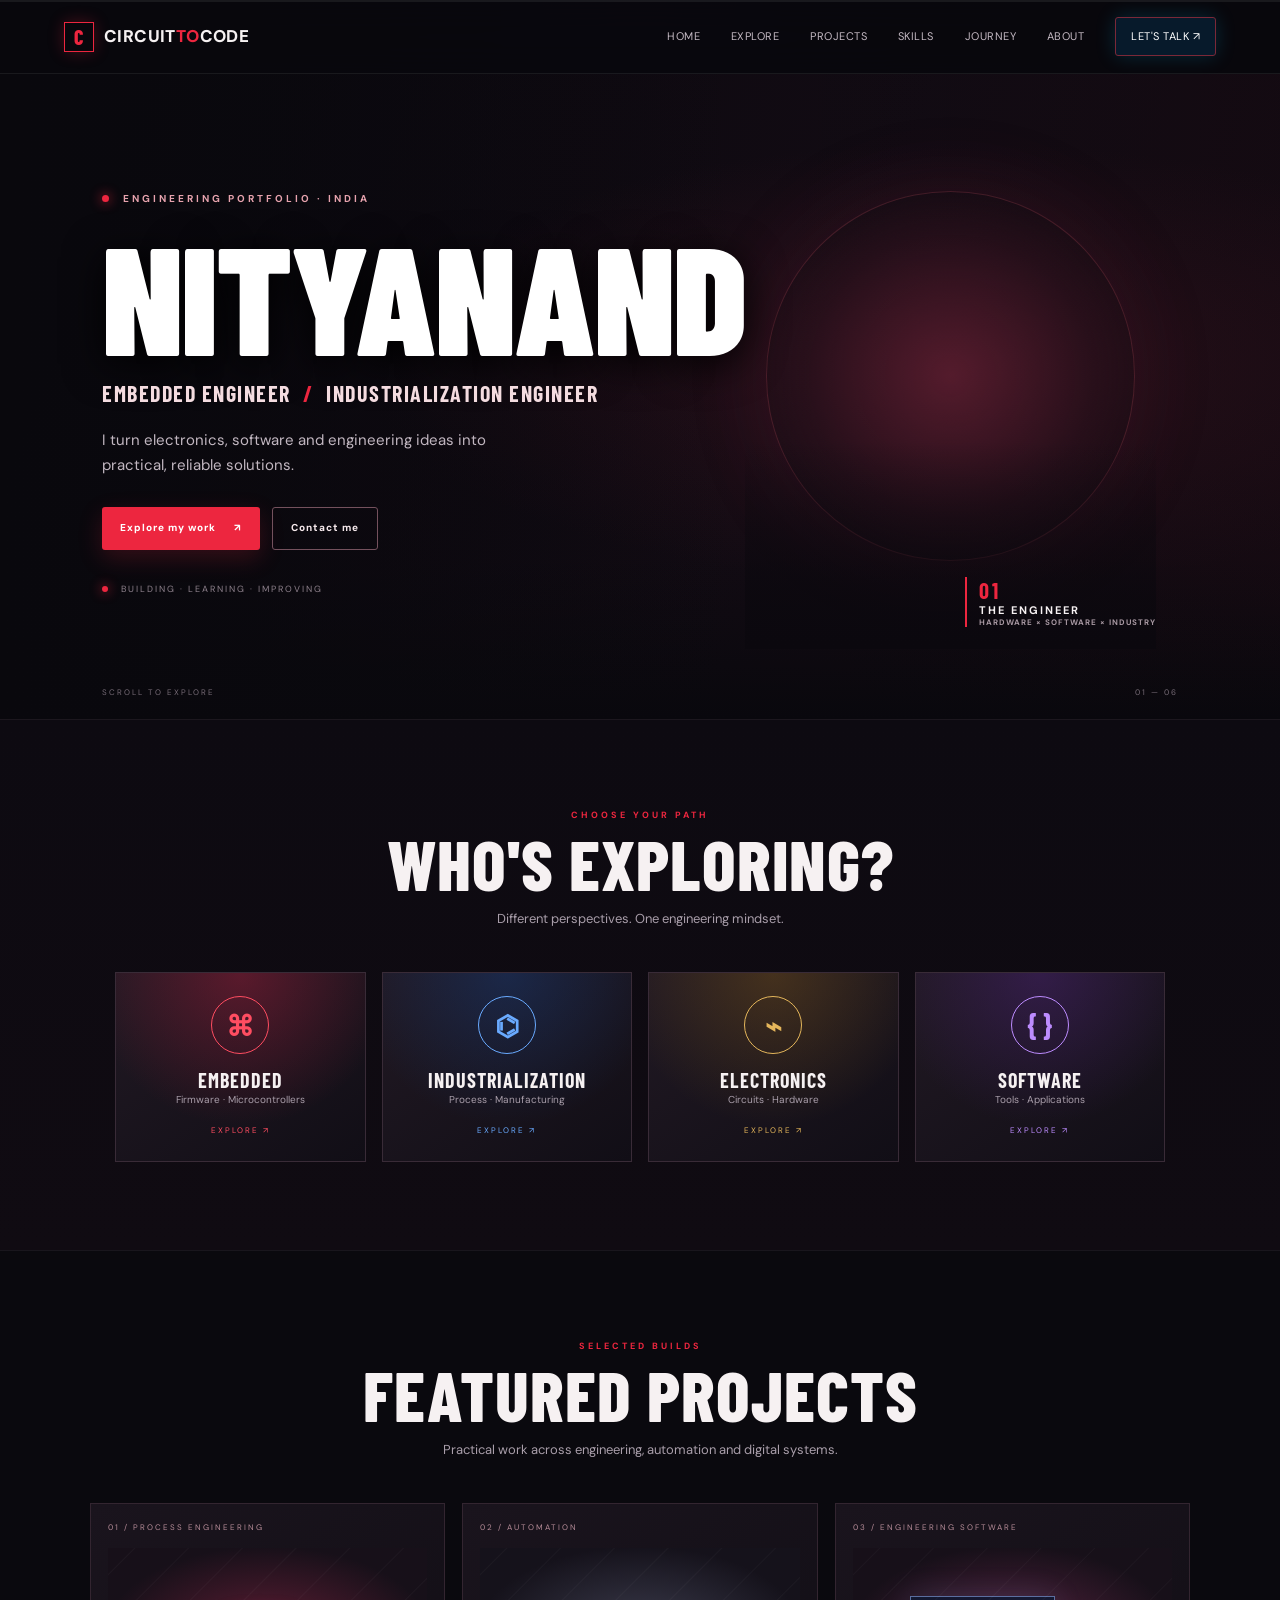
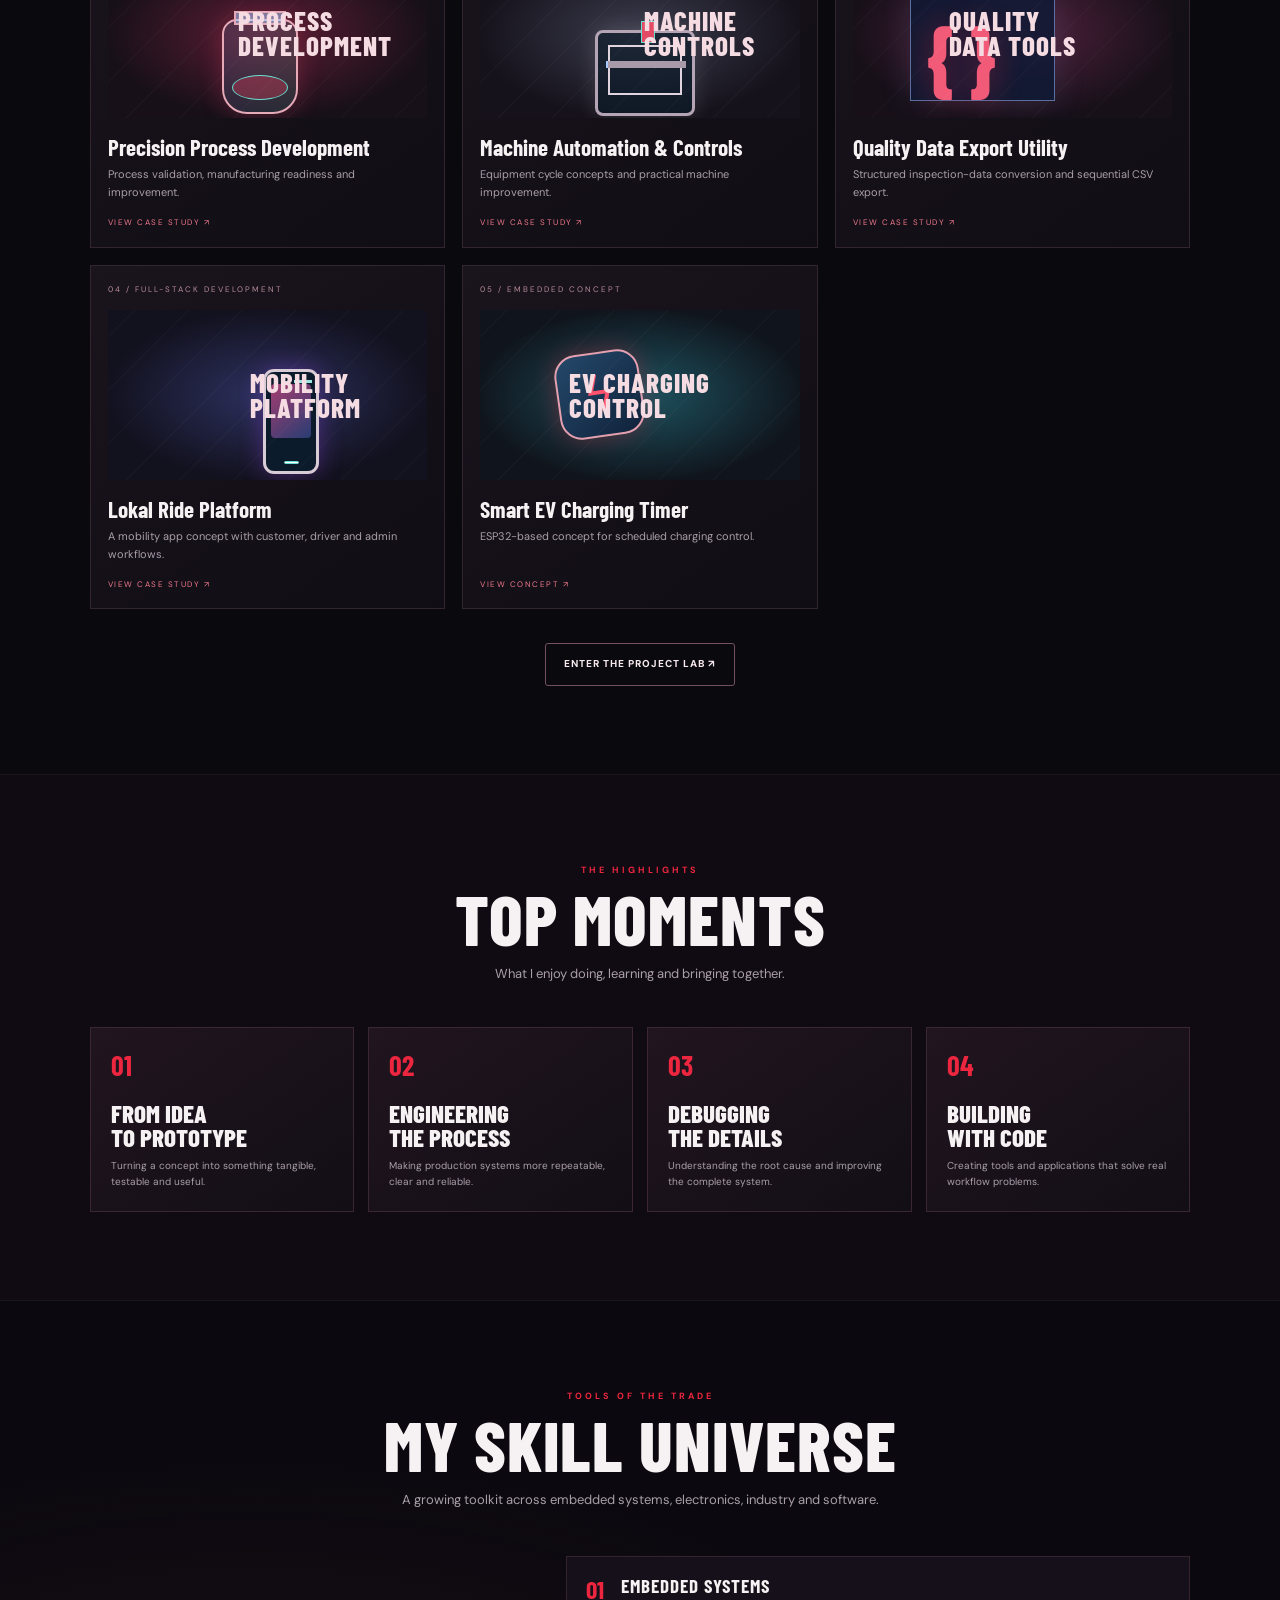
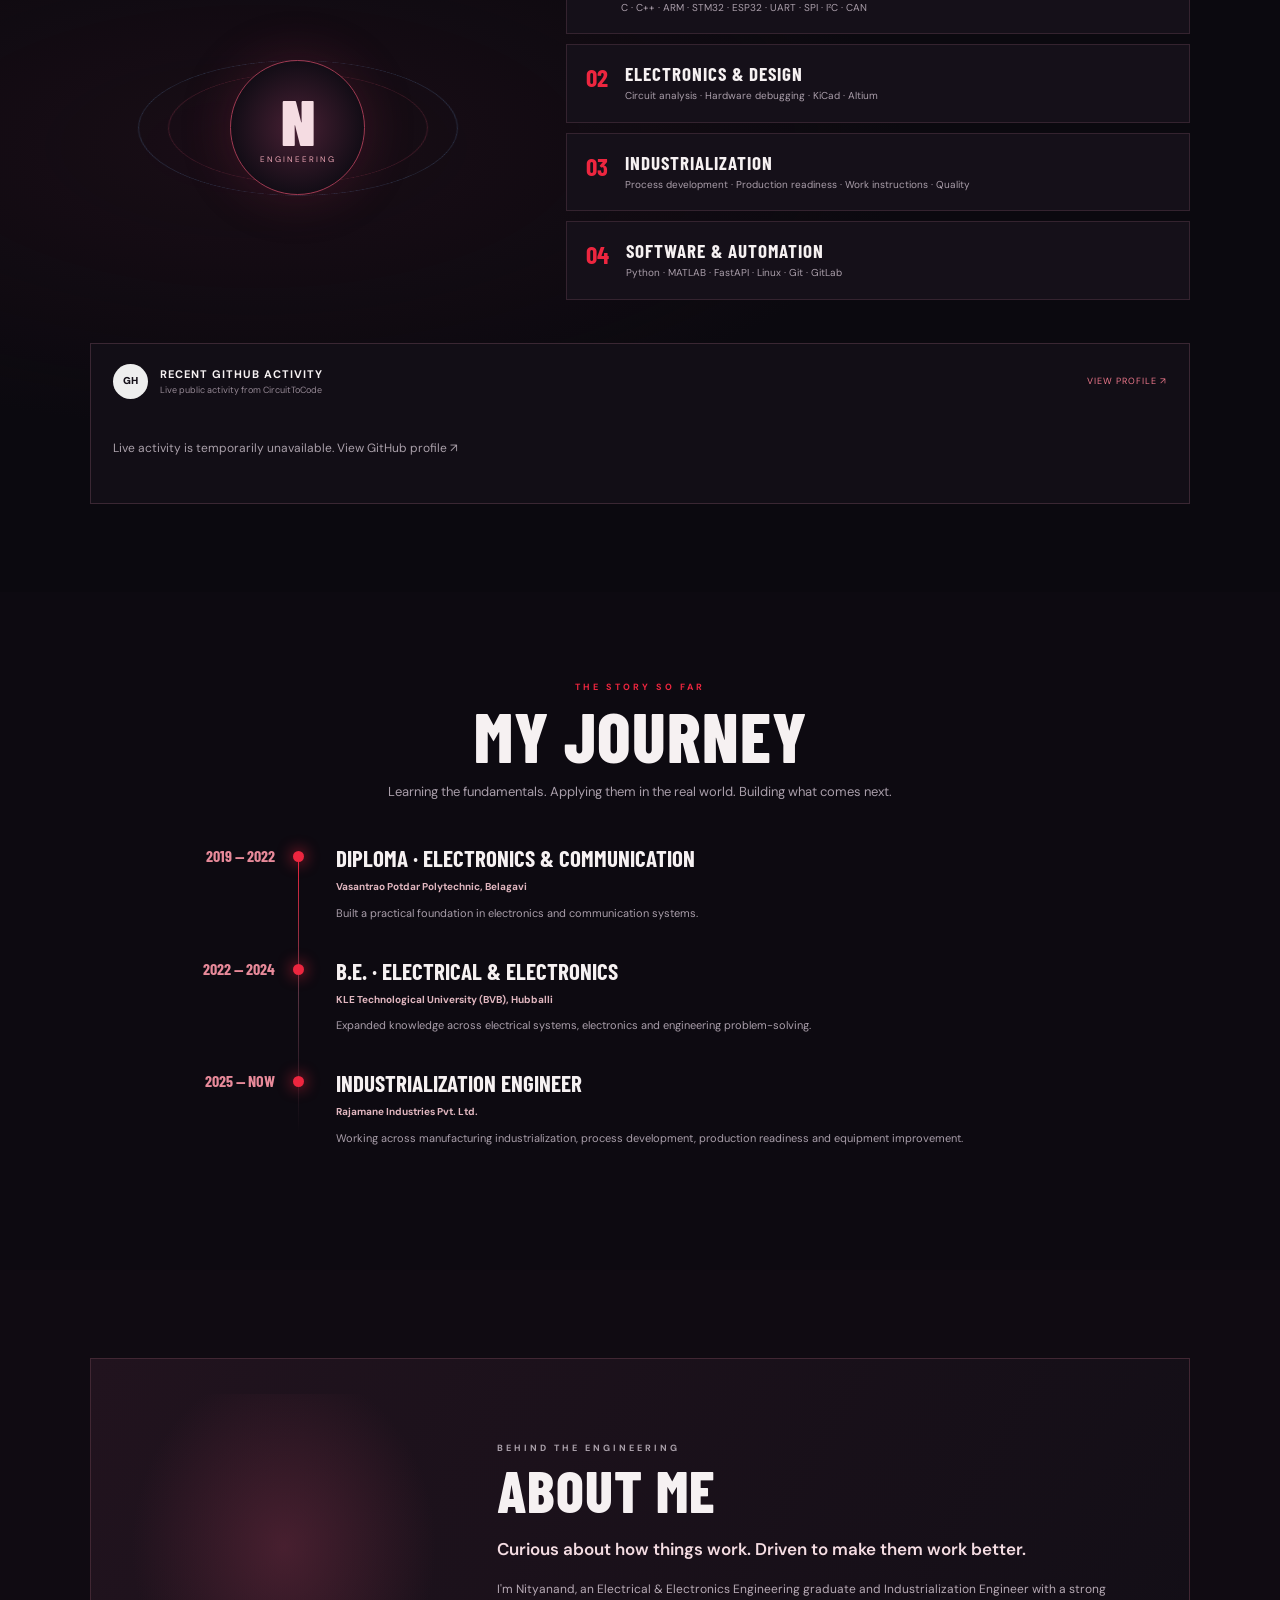
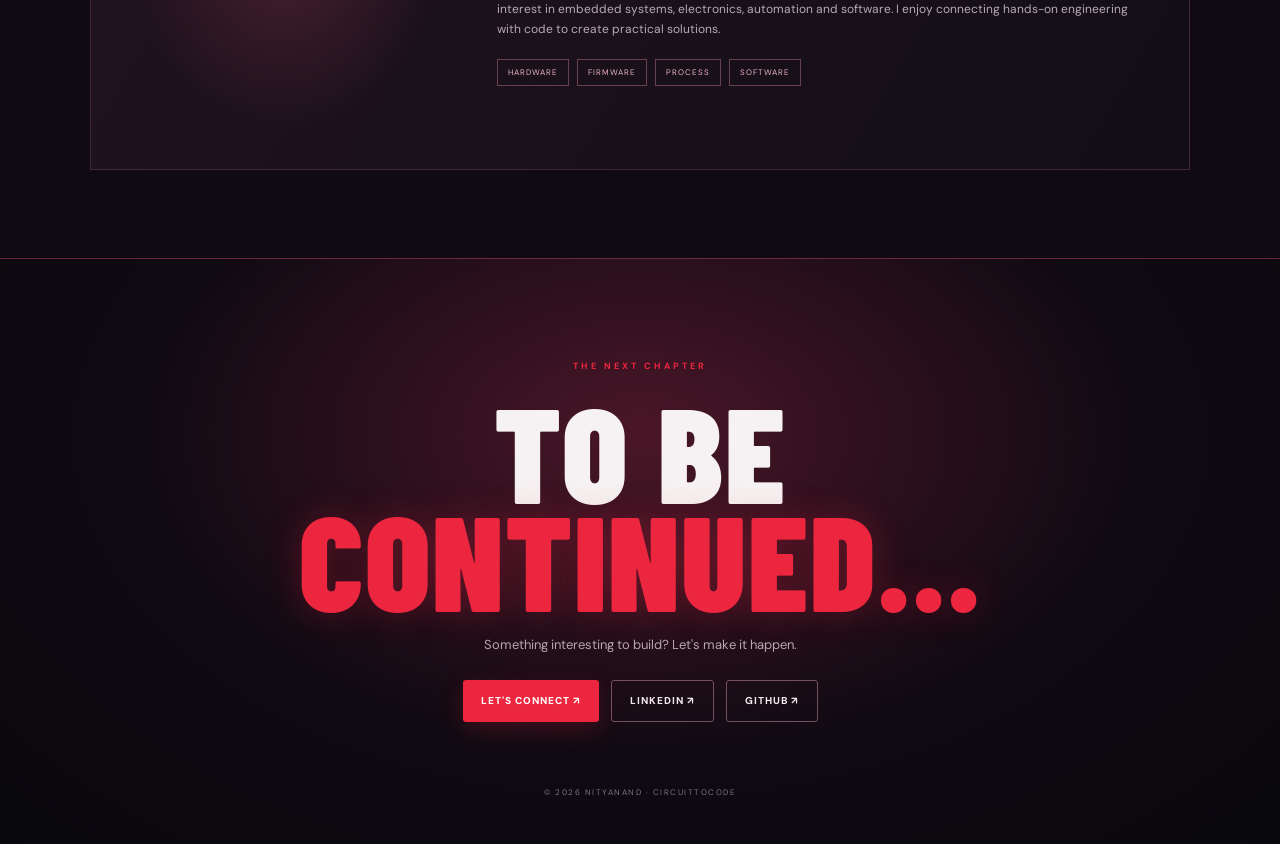
==== commit ab01a1b4: "Redesign portfolio in cinematic dark streaming-inspired style" ====
--- a/index.html
+++ b/index.html
@@ -1,95 +1,93 @@
 <!DOCTYPE html>
 <html lang="en">
 <head>
-  <meta charset="UTF-8"><meta name="viewport" content="width=device-width, initial-scale=1">
-  <meta name="theme-color" content="#f4f1e9">
-  <meta name="description" content="Nityanand — Embedded Engineer and Industrialization Engineer. Engineering, embedded systems, automation and software projects.">
-  <title>Nityanand | Embedded & Industrialization Engineer</title>
-  <link rel="preconnect" href="https://fonts.googleapis.com"><link rel="preconnect" href="https://fonts.gstatic.com" crossorigin>
-  <link href="https://fonts.googleapis.com/css2?family=DM+Sans:wght@400;500;600;700&family=Space+Grotesk:wght@400;500;600;700&display=swap" rel="stylesheet">
-  <link rel="stylesheet" href="assets/style.css">
+<meta charset="UTF-8"><meta name="viewport" content="width=device-width, initial-scale=1">
+<meta name="theme-color" content="#09080d">
+<meta name="description" content="Nityanand — Embedded Engineer / Industrialization Engineer. A cinematic portfolio of engineering, electronics, automation and software projects.">
+<title>Nityanand — Engineering Portfolio</title>
+<link rel="preconnect" href="https://fonts.googleapis.com"><link rel="preconnect" href="https://fonts.gstatic.com" crossorigin>
+<link href="https://fonts.googleapis.com/css2?family=Barlow+Condensed:wght@500;600;700;800;900&family=DM+Sans:wght@400;500;600;700&display=swap" rel="stylesheet">
+<link rel="stylesheet" href="assets/style.css">
 </head>
-<body>
-  <div class="scroll-progress" aria-hidden="true"><span id="scrollProgress"></span></div>
-  <header class="site-header"><a class="brand" href="index.html"><span class="brand-mark">⌘</span> CircuitToCode</a><button class="menu-toggle" aria-label="Open navigation" aria-expanded="false">☰</button>
-    <nav class="nav"><a href="#about">About</a><a href="#skills">Skills</a><a href="projects.html">Projects</a><a href="#journey">Experience</a><a href="#github-activity">GitHub Activity</a><a href="#contact">Contact</a><a href="#contact" class="nav-cta">Let's talk ↗</a></nav>
-  </header>
-  <main>
-    <section class="hero hybrid-hero shell">
-      <div class="hero-copy reveal"><p class="eyebrow"><i></i> HELLO, I'M</p>
-        <h1 class="hero-name">Nityanand<span>.</span></h1>
-        <h2 class="hero-role"><span id="roleRotator">Embedded Engineer</span> <b>/</b> Industrialization Engineer</h2>
-        <p class="hero-text">I turn electronics, software and engineering ideas into practical and innovative solutions.</p>
-        <div class="hero-actions"><a class="button primary" href="projects.html">Explore my work <span>↗</span></a><a class="button secondary" href="mailto:nittyyanandswami@gmail.com">Download Resume ↓</a></div>
-        <div class="hero-meta"><span><i class="pulse"></i> Curious by design</span><span>India · Engineering / Software / Hardware</span></div>
-      </div>
-      <div class="portrait-stage reveal"><div class="portrait-backdrop"></div><div class="portrait-frame"><img class="portrait-photo" src="assets/nityanand-portrait.webp" alt="Nityanand, Embedded and Industrialization Engineer"></div><span class="portrait-stamp">HARDWARE<br>MEETS SOFTWARE</span><span class="portrait-index">01 — 05</span><div class="portrait-orbit"></div></div>
-    </section>
-    <section class="reference-dashboard" id="skills">
-      <div class="reference-top">
-        <div class="reference-skills">
-          <p class="reference-kicker">MY SKILLS</p><h2>Technologies I <span>Work With</span></h2>
-          <div class="tech-icons">
-            <div class="tech-item"><div class="tech-icon cpp">C<span>++</span></div><b>C/C++</b></div>
-            <div class="tech-item"><div class="tech-icon python">Py</div><b>Python</b></div>
-            <div class="tech-item"><div class="tech-icon stm">∞</div><b>STM32<br>ARM Cortex</b></div>
-            <div class="tech-item"><div class="tech-icon esp">ESP</div><b>ESP32</b></div>
-            <div class="tech-item"><div class="tech-icon kicad">Kᵢ</div><b>KiCad</b></div>
-            <div class="tech-item"><div class="tech-icon linux">🐧</div><b>Linux</b></div>
-            <div class="tech-item"><div class="tech-icon gitlab">◆</div><b>Git & GitLab</b></div>
-            <div class="tech-item"><div class="tech-icon can">⌘</div><b>CAN / I2C /<br>SPI</b></div>
-          </div>
-        </div>
-        <aside class="reference-github">
-          <div class="reference-github-head"><span><b class="gh-mark">●</b> Recent GitHub Activity</span><a href="https://github.com/CircuitToCode" target="_blank" rel="noopener">View Profile →</a></div>
-          <div id="githubActivity" class="github-activity"><div class="github-loading"><span class="loading-pulse"></span> Fetching recent activity…</div></div>
-          <div class="contribution-grid" aria-label="GitHub contribution activity"><i class="contrib c0"></i><i class="contrib c2"></i><i class="contrib c4"></i><i class="contrib c1"></i><i class="contrib c3"></i><i class="contrib c3"></i><i class="contrib c0"></i><i class="contrib c2"></i><i class="contrib c4"></i><i class="contrib c1"></i><i class="contrib c1"></i><i class="contrib c3"></i><i class="contrib c0"></i><i class="contrib c2"></i><i class="contrib c4"></i><i class="contrib c4"></i><i class="contrib c1"></i><i class="contrib c3"></i><i class="contrib c0"></i><i class="contrib c2"></i><i class="contrib c2"></i><i class="contrib c4"></i><i class="contrib c1"></i><i class="contrib c3"></i><i class="contrib c0"></i><i class="contrib c0"></i><i class="contrib c2"></i><i class="contrib c4"></i><i class="contrib c1"></i><i class="contrib c3"></i><i class="contrib c3"></i><i class="contrib c0"></i><i class="contrib c2"></i><i class="contrib c4"></i><i class="contrib c1"></i><i class="contrib c1"></i><i class="contrib c3"></i><i class="contrib c0"></i><i class="contrib c2"></i><i class="contrib c4"></i><i class="contrib c4"></i><i class="contrib c1"></i><i class="contrib c3"></i><i class="contrib c0"></i><i class="contrib c2"></i><i class="contrib c2"></i><i class="contrib c4"></i><i class="contrib c1"></i><i class="contrib c3"></i><i class="contrib c0"></i><i class="contrib c0"></i><i class="contrib c2"></i></div>
-          <p class="contribution-caption">GitHub contribution activity · <a href="https://github.com/CircuitToCode" target="_blank" rel="noopener">Last 12 months</a></p>
-        </aside>
-      </div>
-      <div class="reference-projects">
-        <h2>Featured Projects</h2>
-        <div class="reference-project-grid">
-          <a class="reference-project project-pcb" href="projects/seakeeper-vacuum-potting.html"><span>01 / PROCESS</span><b>Precision Process<br>Development</b></a>
-          <a class="reference-project project-mobile" href="projects/lokal-ride.html"><span>02 / SOFTWARE</span><b>Lokal Ride<br>Mobility Platform</b></a>
-          <a class="reference-project project-machine" href="projects/potting-machine-automation.html"><span>03 / AUTOMATION</span><b>Machine Automation<br>& Controls</b></a>
-          <a class="reference-project project-data" href="projects/jabbals-quality-software.html"><span>04 / DATA</span><b>Quality Data<br>Export Utility</b></a>
-        </div>
-        <a class="reference-all-projects" href="projects.html">Explore all projects ↗</a>
-      </div>
-    </section>
-    <section class="section shell" id="about"><div class="section-heading reveal"><p class="eyebrow">01 / ABOUT</p><h2>One engineer.<br><span class="gradient-text">Multiple perspectives.</span></h2></div>
-      <div class="about-grid"><div class="about-copy reveal"><p class="lead">I’m Nityanand, an Electrical & Electronics Engineering graduate who enjoys working at the intersection of hardware, code and the physical world.</p><p>My experience spans industrialization and manufacturing support, while my technical interests include embedded development, electronics, automation, data tools and full-stack applications. I enjoy understanding how systems work, finding ways to improve them and building practical solutions.</p><a class="text-link" href="projects.html">See selected work ↗</a></div>
-      <div class="signal-card reveal"><div class="signal-top"><span>ENGINEERING MINDSET</span><span class="signal-dot"></span></div><div class="signal-line"><span>Understand</span><i>01</i></div><div class="signal-line"><span>Design</span><i>02</i></div><div class="signal-line"><span>Build</span><i>03</i></div><div class="signal-line"><span>Improve</span><i>04</i></div><p>From first principle to finished system.</p></div></div>
-    </section>
-    <section class="section expertise-section" id="expertise"><div class="shell"><div class="section-heading reveal"><p class="eyebrow">02 / EXPERTISE</p><h2>Where I create<br><span class="gradient-text">impact.</span></h2></div>
-      <div class="expertise-grid">
-        <article class="expertise-card reveal"><span class="card-index">01</span><div class="expertise-icon">⌘</div><h3>Embedded Systems</h3><p>Microcontrollers, firmware fundamentals, peripheral interfaces and connected devices.</p><div class="tags"><span>Embedded C/C++</span><span>ARM / STM32</span><span>ESP32</span></div></article>
-        <article class="expertise-card reveal"><span class="card-index">02</span><div class="expertise-icon">⌁</div><h3>Industrialization</h3><p>Process development, production readiness, technical documentation and continuous improvement.</p><div class="tags"><span>Process trials</span><span>Work instructions</span><span>Quality</span></div></article>
-        <article class="expertise-card reveal"><span class="card-index">03</span><div class="expertise-icon">⌬</div><h3>Electronics & Hardware</h3><p>Electronic interfaces, communication protocols, circuit design and hardware analysis.</p><div class="tags"><span>UART / SPI / I²C</span><span>CAN</span><span>KiCad</span></div></article>
-        <article class="expertise-card reveal"><span class="card-index">04</span><div class="expertise-icon">⟲</div><h3>Software & Automation</h3><p>Engineering utilities, data workflows, automation concepts and application development.</p><div class="tags"><span>Python</span><span>Git</span><span>FastAPI</span></div></article>
-      </div>
-    </div></section>
+<body class="cinema">
+<div class="cinema-progress"><span id="scrollProgress"></span></div>
+<header class="cinema-header">
+<a class="cinema-brand" href="index.html"><span class="brand-chip">C</span><span>CIRCUIT<span class="brand-red">TO</span>CODE</span></a>
+<button class="menu-toggle" aria-label="Open navigation" aria-expanded="false">☰</button>
+<nav class="nav cinema-nav"><a href="#home">Home</a><a href="#profiles">Explore</a><a href="#projects">Projects</a><a href="#skills">Skills</a><a href="#journey">Journey</a><a href="#about">About</a><a href="#contact" class="nav-cta">Let's talk ↗</a></nav>
+</header>
+<main id="home">
+<section class="cinema-hero">
+<div class="hero-vignette"></div><div class="hero-copy reveal">
+<p class="cinema-overline"><span></span> ENGINEERING PORTFOLIO · INDIA</p>
+<h1>NITYANAND</h1><p class="hero-subtitle">EMBEDDED ENGINEER <i>/</i> INDUSTRIALIZATION ENGINEER</p>
+<p class="hero-description">I turn electronics, software and engineering ideas into practical, reliable solutions.</p>
+<div class="hero-actions"><a class="cinema-button red-button" href="#projects">Explore my work <span>↗</span></a><a class="cinema-button outline-button" href="mailto:nittyyanandswami@gmail.com">Contact me</a></div>
+<div class="hero-status"><span class="status-dot"></span> BUILDING · LEARNING · IMPROVING</div>
+</div>
+<div class="hero-portrait reveal"><div class="portrait-halo"></div><img src="assets/nityanand-portrait.webp" alt="Professional portrait of Nityanand"><div class="portrait-caption"><span>01</span><b>THE ENGINEER</b><small>HARDWARE × SOFTWARE × INDUSTRY</small></div></div>
+<div class="hero-bottomline"><span>SCROLL TO EXPLORE</span><span>01 — 06</span></div>
+</section>
 
-    <section class="section skills-section" id="skills"><div class="shell">
-      <div class="section-heading reveal"><p class="eyebrow">03 / TECHNICAL STACK</p><h2>Tools for turning<br><span class="gradient-text">ideas into systems.</span></h2><p class="section-intro">A visual map of the technologies and engineering disciplines I work with and continue to develop.</p></div>
-      <div class="skill-visual-grid">
-        <article class="skill-visual reveal"><div class="skill-orbit orbit-embedded"><span>MCU</span><i>01</i></div><div><p class="skill-kicker">01 / FIRMWARE</p><h3>Embedded Systems</h3><p>Embedded C/C++, ARM, STM32, ESP32, peripheral interfacing and communication protocols.</p><div class="skill-tags"><span>C / C++</span><span>ARM / STM32</span><span>ESP32</span><span>UART · SPI · I²C · CAN</span></div></div></article>
-        <article class="skill-visual reveal"><div class="skill-orbit orbit-electronics"><span>PCB</span><i>02</i></div><div><p class="skill-kicker">02 / HARDWARE</p><h3>Electronics & Design</h3><p>Circuit fundamentals, hardware analysis, electronic interfaces and board-level design tools.</p><div class="skill-tags"><span>KiCad</span><span>Altium</span><span>Electronics</span><span>Hardware analysis</span></div></div></article>
-        <article class="skill-visual reveal"><div class="skill-orbit orbit-industry"><span>PLC</span><i>03</i></div><div><p class="skill-kicker">03 / INDUSTRY</p><h3>Industrialization</h3><p>Process development, production readiness, work instructions, quality and continuous improvement.</p><div class="skill-tags"><span>Process trials</span><span>Manufacturing</span><span>Quality</span><span>Documentation</span></div></div></article>
-        <article class="skill-visual reveal"><div class="skill-orbit orbit-software"><span>{ }</span><i>04</i></div><div><p class="skill-kicker">04 / SOFTWARE</p><h3>Software & Automation</h3><p>Engineering tools, data processing, backend development and automation-oriented applications.</p><div class="skill-tags"><span>Python</span><span>FastAPI</span><span>Git</span><span>MATLAB</span></div></div></article>
-      </div>
-    </div></section>
-    <section class="section shell" id="journey"><div class="section-heading reveal"><p class="eyebrow">04 / JOURNEY</p><h2>Learning through<br><span class="gradient-text">doing.</span></h2></div>
-      <div class="timeline"><div class="timeline-item reveal"><span class="timeline-date">JAN 2025 — PRESENT</span><div><h3>Industrialization Engineer</h3><p class="timeline-place">Rajamane Industries Pvt. Ltd.</p><p>Supporting manufacturing industrialization, process development, production readiness, equipment improvement and cross-functional engineering activities.</p></div></div>
-        <div class="timeline-item reveal"><span class="timeline-date">2022 — 2024</span><div><h3>B.E. — Electrical & Electronics Engineering</h3><p class="timeline-place">KLE Technological University (BVB), Hubballi</p><p>Built a foundation in electrical systems, electronics, programming and engineering problem-solving.</p></div></div>
-        <div class="timeline-item reveal"><span class="timeline-date">2019 — 2022</span><div><h3>Diploma — Electronics & Communication</h3><p class="timeline-place">Vasantrao Potdar Polytechnic, Belagavi</p><p>Developed fundamentals in electronics, communication systems and practical engineering.</p></div></div>
-      </div>
-    </section>
-    <section class="section featured-section"><div class="shell featured-wrap reveal"><div><p class="eyebrow">06 / SELECTED WORK</p><h2>Ideas are good.<br><span class="gradient-text">Working systems are better.</span></h2><p>Explore projects across embedded systems, engineering software, automation and mobility.</p></div><a class="button primary" href="projects.html">Open project lab ↗</a><div class="featured-orb"></div></div></section>
+<section class="profile-section cinema-section" id="profiles">
+<div class="cinema-section-head reveal"><p class="section-overline">CHOOSE YOUR PATH</p><h2>WHO'S EXPLORING?</h2><p>Different perspectives. One engineering mindset.</p></div>
+<div class="profile-grid">
+<a class="profile-card profile-red reveal" href="#skills"><span class="profile-symbol">⌘</span><b>EMBEDDED</b><small>Firmware · Microcontrollers</small><i>EXPLORE ↗</i></a>
+<a class="profile-card profile-blue reveal" href="#projects"><span class="profile-symbol">⌬</span><b>INDUSTRIALIZATION</b><small>Process · Manufacturing</small><i>EXPLORE ↗</i></a>
+<a class="profile-card profile-gold reveal" href="#skills"><span class="profile-symbol">⌁</span><b>ELECTRONICS</b><small>Circuits · Hardware</small><i>EXPLORE ↗</i></a>
+<a class="profile-card profile-purple reveal" href="projects.html"><span class="profile-symbol">{ }</span><b>SOFTWARE</b><small>Tools · Applications</small><i>EXPLORE ↗</i></a>
+</div>
+</section>
 
-    <section class="section shell contact-section" id="contact"><div class="section-heading reveal"><p class="eyebrow">07 / CONTACT</p><h2>Have an interesting<br><span class="gradient-text">problem to solve?</span></h2></div><div class="contact-row reveal"><div><p>I'm always interested in thoughtful engineering conversations, collaboration and opportunities to build useful things.</p><a class="email-link" href="mailto:nittyyanandswami@gmail.com">nittyyanandswami@gmail.com ↗</a></div><div class="contact-links"><a href="https://linkedin.com/in/nityanand-swami-16056426a/" target="_blank" rel="noopener">LinkedIn ↗</a><a href="https://github.com/CircuitToCode" target="_blank" rel="noopener">GitHub ↗</a></div></div></section>
-  </main>
-  <footer class="site-footer"><span>© <span id="year"></span> Nityanand</span><span>Designed to keep learning. Built to keep improving.</span><a href="#top">Back to top ↑</a></footer>
-  <script src="assets/script.js"></script>
+<section class="cinema-section project-section" id="projects">
+<div class="cinema-section-head reveal"><p class="section-overline">SELECTED BUILDS</p><h2>FEATURED PROJECTS</h2><p>Practical work across engineering, automation and digital systems.</p></div>
+<div class="cinema-project-grid">
+<a class="cinema-project project-process reveal" href="projects/seakeeper-vacuum-potting.html"><span>01 / PROCESS ENGINEERING</span><div class="project-art"><div class="art-vessel"><i></i></div><b>PROCESS<br>DEVELOPMENT</b></div><h3>Precision Process Development</h3><p>Process validation, manufacturing readiness and improvement.</p><i class="project-open">VIEW CASE STUDY ↗</i></a>
+<a class="cinema-project project-automation reveal" href="projects/potting-machine-automation.html"><span>02 / AUTOMATION</span><div class="project-art"><div class="art-machine"><i></i><b></b></div><b>MACHINE<br>CONTROLS</b></div><h3>Machine Automation & Controls</h3><p>Equipment cycle concepts and practical machine improvement.</p><i class="project-open">VIEW CASE STUDY ↗</i></a>
+<a class="cinema-project project-data reveal" href="projects/jabbals-quality-software.html"><span>03 / ENGINEERING SOFTWARE</span><div class="project-art"><div class="art-code">{ }</div><b>QUALITY<br>DATA TOOLS</b></div><h3>Quality Data Export Utility</h3><p>Structured inspection-data conversion and sequential CSV export.</p><i class="project-open">VIEW CASE STUDY ↗</i></a>
+<a class="cinema-project project-mobility reveal" href="projects/lokal-ride.html"><span>04 / FULL-STACK DEVELOPMENT</span><div class="project-art"><div class="art-phone"><i></i><b></b></div><b>MOBILITY<br>PLATFORM</b></div><h3>Lokal Ride Platform</h3><p>A mobility app concept with customer, driver and admin workflows.</p><i class="project-open">VIEW CASE STUDY ↗</i></a>
+<a class="cinema-project project-embedded reveal" href="projects/esp32-ev-charging-timer.html"><span>05 / EMBEDDED CONCEPT</span><div class="project-art"><div class="art-chip">ϟ</div><b>EV CHARGING<br>CONTROL</b></div><h3>Smart EV Charging Timer</h3><p>ESP32-based concept for scheduled charging control.</p><i class="project-open">VIEW CONCEPT ↗</i></a>
+</div>
+<div class="center-action"><a class="cinema-button outline-button" href="projects.html">ENTER THE PROJECT LAB ↗</a></div>
+</section>
+
+<section class="cinema-section moments-section" id="moments">
+<div class="cinema-section-head reveal"><p class="section-overline">THE HIGHLIGHTS</p><h2>TOP MOMENTS</h2><p>What I enjoy doing, learning and bringing together.</p></div>
+<div class="moments-grid">
+<article class="moment-card reveal"><span>01</span><b>FROM IDEA<br>TO PROTOTYPE</b><p>Turning a concept into something tangible, testable and useful.</p></article>
+<article class="moment-card reveal"><span>02</span><b>ENGINEERING<br>THE PROCESS</b><p>Making production systems more repeatable, clear and reliable.</p></article>
+<article class="moment-card reveal"><span>03</span><b>DEBUGGING<br>THE DETAILS</b><p>Understanding the root cause and improving the complete system.</p></article>
+<article class="moment-card reveal"><span>04</span><b>BUILDING<br>WITH CODE</b><p>Creating tools and applications that solve real workflow problems.</p></article>
+</div>
+</section>
+
+<section class="cinema-section skills-universe" id="skills">
+<div class="cinema-section-head reveal"><p class="section-overline">TOOLS OF THE TRADE</p><h2>MY SKILL UNIVERSE</h2><p>A growing toolkit across embedded systems, electronics, industry and software.</p></div>
+<div class="universe-layout">
+<div class="universe-core reveal"><div class="core-orbit orbit-a"></div><div class="core-orbit orbit-b"></div><div class="core-center"><span> N </span><small>ENGINEERING</small></div></div>
+<div class="universe-list">
+<article class="universe-item reveal"><span>01</span><div><h3>EMBEDDED SYSTEMS</h3><p>C · C++ · ARM · STM32 · ESP32 · UART · SPI · I²C · CAN</p></div></article>
+<article class="universe-item reveal"><span>02</span><div><h3>ELECTRONICS & DESIGN</h3><p>Circuit analysis · Hardware debugging · KiCad · Altium</p></div></article>
+<article class="universe-item reveal"><span>03</span><div><h3>INDUSTRIALIZATION</h3><p>Process development · Production readiness · Work instructions · Quality</p></div></article>
+<article class="universe-item reveal"><span>04</span><div><h3>SOFTWARE & AUTOMATION</h3><p>Python · MATLAB · FastAPI · Linux · Git · GitLab</p></div></article>
+</div></div>
+<div class="github-cinema reveal"><div class="github-title"><span class="github-emblem">GH</span><div><b>RECENT GITHUB ACTIVITY</b><small>Live public activity from CircuitToCode</small></div><a href="https://github.com/CircuitToCode" target="_blank" rel="noopener">VIEW PROFILE ↗</a></div><div id="githubActivity" class="github-activity"><p>Loading public activity…</p></div></div>
+</section>
+
+<section class="cinema-section journey-section" id="journey">
+<div class="cinema-section-head reveal"><p class="section-overline">THE STORY SO FAR</p><h2>MY JOURNEY</h2><p>Learning the fundamentals. Applying them in the real world. Building what comes next.</p></div>
+<div class="journey-track">
+<article class="journey-stop reveal"><span class="journey-year">2019 — 2022</span><div class="journey-marker"></div><div class="journey-info"><h3>DIPLOMA · ELECTRONICS & COMMUNICATION</h3><b>Vasantrao Potdar Polytechnic, Belagavi</b><p>Built a practical foundation in electronics and communication systems.</p></div></article>
+<article class="journey-stop reveal"><span class="journey-year">2022 — 2024</span><div class="journey-marker"></div><div class="journey-info"><h3>B.E. · ELECTRICAL & ELECTRONICS</h3><b>KLE Technological University (BVB), Hubballi</b><p>Expanded knowledge across electrical systems, electronics and engineering problem-solving.</p></div></article>
+<article class="journey-stop reveal"><span class="journey-year">2025 — NOW</span><div class="journey-marker"></div><div class="journey-info"><h3>INDUSTRIALIZATION ENGINEER</h3><b>Rajamane Industries Pvt. Ltd.</b><p>Working across manufacturing industrialization, process development, production readiness and equipment improvement.</p></div></article>
+</div>
+</section>
+
+<section class="cinema-section about-section" id="about">
+<div class="about-panel reveal"><div class="about-portrait"><img src="assets/nityanand-portrait.webp" alt="Nityanand"></div><div class="about-copy"><p class="section-overline">BEHIND THE ENGINEERING</p><h2>ABOUT ME</h2><p class="about-lead">Curious about how things work. Driven to make them work better.</p><p>I'm Nityanand, an Electrical & Electronics Engineering graduate and Industrialization Engineer with a strong interest in embedded systems, electronics, automation and software. I enjoy connecting hands-on engineering with code to create practical solutions.</p><div class="about-facts"><span>HARDWARE</span><span>FIRMWARE</span><span>PROCESS</span><span>SOFTWARE</span></div></div></div>
+</section>
+
+<section class="finale-section" id="contact"><p class="section-overline">THE NEXT CHAPTER</p><h2>TO BE<br><span>CONTINUED...</span></h2><p>Something interesting to build? Let's make it happen.</p><div class="finale-actions"><a class="cinema-button red-button" href="mailto:nittyyanandswami@gmail.com">LET'S CONNECT ↗</a><a class="cinema-button outline-button" href="https://linkedin.com/in/nityanand-swami-16056426a/" target="_blank" rel="noopener">LINKEDIN ↗</a><a class="cinema-button outline-button" href="https://github.com/CircuitToCode" target="_blank" rel="noopener">GITHUB ↗</a></div><small>© <span id="year"></span> NITYANAND · CIRCUITTOCODE</small></section>
+</main>
+<script src="assets/script.js"></script>
 </body></html>
--- a/assets/style.css
+++ b/assets/style.css
@@ -176,3 +176,38 @@
 @media(max-width:560px){.site-header{height:auto;min-height:65px}.hybrid-hero .hero-name{font-size:clamp(60px,15vw,90px)}.hybrid-hero .hero-role{font-size:18px}.portrait-stage{height:300px}.reference-dashboard{padding:22px 15px 30px}.reference-skills h2{font-size:24px}.tech-icon{width:57px;height:57px}.tech-item{font-size:11px}.reference-project-grid{gap:9px}.reference-project{height:125px;padding:11px}.reference-project b{font-size:13px}}
 
 .portrait-frame{overflow:visible!important;background:transparent!important}.portrait-photo{width:100%;height:100%;object-fit:contain!important;object-position:center bottom!important;mix-blend-mode:normal!important;mask-image:none!important}
+
+/* CINEMATIC PORTFOLIO — full-site visual system inspired by the user's reference video */
+:root{--bg:#09080d;--panel:#14111b;--panel2:#1b1521;--text:#f6f1f2;--muted:#aaa0aa;--red:#ed263f;--red2:#ff5365;--line:#38212d;--font:'DM Sans',sans-serif;--display:'Barlow Condensed',Impact,sans-serif}
+html{scroll-behavior:smooth;scroll-padding-top:88px}body.cinema{background:#09080d;color:var(--text);font-family:var(--font);line-height:1.65;overflow-x:hidden}
+body.cinema:before{content:"";position:fixed;inset:0;z-index:-1;pointer-events:none;background:radial-gradient(ellipse at 50% 0%,#3c14201c,transparent 55%),linear-gradient(180deg,#09080d,#0c0910 55%,#09080d)}
+.cinema a{color:inherit;text-decoration:none}.cinema-progress{position:fixed;z-index:80;top:0;left:0;width:100%;height:2px;background:#ffffff12}.cinema-progress span{display:block;height:100%;width:0;background:var(--red)}
+.cinema-header{height:74px;position:sticky;top:0;z-index:60;display:flex;align-items:center;justify-content:space-between;padding:0 clamp(20px,5vw,76px);background:#09080ded;border-bottom:1px solid #ffffff12;backdrop-filter:blur(18px)}
+.cinema-brand{display:flex;align-items:center;gap:10px;font-weight:800;letter-spacing:.4px;font-size:17px}.brand-chip{width:30px;height:30px;border:1px solid var(--red);display:grid;place-items:center;color:var(--red);font:800 20px var(--display);box-shadow:0 0 16px #ed263f44}.brand-red{color:var(--red)}
+.cinema-nav{display:flex;align-items:center;gap:clamp(14px,2.4vw,34px);font-size:11px;letter-spacing:.5px;text-transform:uppercase;color:#c5bac4}.cinema-nav a:hover{color:#fff}.cinema-nav .nav-cta{border:1px solid #7b2838;border-radius:3px;padding:9px 15px;color:#fff}
+.cinema .menu-toggle{display:none}
+.cinema-hero{min-height:640px;position:relative;display:grid;grid-template-columns:1.05fr .95fr;align-items:center;overflow:hidden;padding:55px clamp(24px,8vw,130px) 70px;background:radial-gradient(ellipse at 75% 45%,#40152288,transparent 44%),linear-gradient(110deg,#0a080e 10%,#120b13 62%,#190b13)}
+.hero-vignette{position:absolute;inset:0;pointer-events:none;background:linear-gradient(90deg,#09080d 0%,transparent 58%,#09080d33 100%),linear-gradient(0deg,#09080d 0%,transparent 25%)}
+.hero-copy{position:relative;z-index:2;max-width:720px}.cinema-overline,.section-overline{font-size:10px;letter-spacing:3px;font-weight:700;color:#e7a3ae}.cinema-overline span,.status-dot{display:inline-block;width:7px;height:7px;background:var(--red);border-radius:50%;margin-right:9px;box-shadow:0 0 12px var(--red)}
+.cinema-hero h1,.library-hero h1{font:900 clamp(78px,12vw,168px)/.82 var(--display);letter-spacing:-2px;margin:24px 0 18px;color:#fff;text-shadow:0 8px 40px #000}.hero-subtitle{font:700 clamp(15px,2vw,22px) var(--display);letter-spacing:1.5px;color:#f4dce0}.hero-subtitle i{font-style:normal;color:var(--red);padding:0 7px}.hero-description{max-width:440px;color:#c2b7c1;font-size:15px;margin:20px 0 25px}
+.hero-actions,.finale-actions{display:flex;gap:12px;flex-wrap:wrap}.cinema-button{display:inline-flex;align-items:center;justify-content:center;gap:18px;padding:12px 18px;border-radius:3px;font-size:10px;font-weight:800;letter-spacing:1px;transition:.25s}.red-button{background:var(--red);color:white!important;box-shadow:0 8px 25px #ed263f33}.red-button:hover{background:#ff3b53;transform:translateY(-3px)}.outline-button{border:1px solid #74515d;color:#f6e9ec!important}.outline-button:hover{border-color:var(--red);background:#ed263f12}
+.hero-status{margin-top:32px;color:#8f828d;font-size:9px;letter-spacing:2px}.status-dot{width:6px;height:6px}
+.hero-portrait{height:520px;position:relative;display:flex;align-items:flex-end;justify-content:center;z-index:1}.hero-portrait:after{content:"";position:absolute;bottom:0;left:0;right:0;height:40%;background:linear-gradient(0deg,#0b080e,transparent);pointer-events:none}.hero-portrait img{position:relative;z-index:2;height:100%;width:100%;object-fit:contain;object-position:center bottom;filter:drop-shadow(0 20px 55px #000b)}.portrait-halo{position:absolute;width:min(390px,90%);aspect-ratio:1;border-radius:50%;top:12%;background:radial-gradient(circle,#7b263d88,#35132155 55%,transparent 72%);border:1px solid #b8475b44;box-shadow:0 0 80px #7c1e3b33}.portrait-caption{position:absolute;z-index:4;right:0;bottom:22px;display:flex;flex-direction:column;border-left:2px solid var(--red);padding-left:12px}.portrait-caption span{font:700 22px var(--display);color:var(--red)}.portrait-caption b{font-size:11px;letter-spacing:2px}.portrait-caption small{font-size:8px;color:#a999a3;letter-spacing:1px}
+.hero-bottomline{position:absolute;bottom:20px;left:clamp(24px,8vw,130px);right:clamp(24px,8vw,130px);display:flex;justify-content:space-between;color:#766b76;font-size:8px;letter-spacing:2px}
+.cinema-section{padding:88px clamp(22px,7vw,110px);max-width:1600px;margin:auto}.cinema-section-head{text-align:center;margin:0 auto 42px}.cinema-section-head h2,.about-copy h2{font:800 clamp(42px,6vw,70px)/.95 var(--display);letter-spacing:1px;margin:7px 0 12px}.cinema-section-head>p:last-child{font-size:13px;color:#a99eaa;margin:0}.section-overline{margin:0;color:var(--red);font-size:9px}
+.profile-section{background:linear-gradient(180deg,#0d0a11,#100b12);border-top:1px solid #ffffff0d;border-bottom:1px solid #ffffff0d}.profile-grid{max-width:1050px;margin:auto;display:grid;grid-template-columns:repeat(4,1fr);gap:16px}.profile-card{min-height:190px;padding:22px 18px;background:linear-gradient(145deg,#211923,#110e16);border:1px solid #392b37;display:flex;flex-direction:column;align-items:center;justify-content:center;text-align:center;transition:.25s;position:relative;overflow:hidden}.profile-card:before{content:"";position:absolute;inset:0;background:radial-gradient(circle at 50% 0%,var(--glow),transparent 68%);opacity:.45}.profile-card>*{position:relative}.profile-card:hover{transform:translateY(-7px);border-color:var(--accent);box-shadow:0 14px 40px #0008,0 0 25px var(--glow)}.profile-symbol{width:58px;height:58px;border-radius:50%;display:grid;place-items:center;border:1px solid var(--accent);font:700 28px var(--display);color:var(--accent);margin-bottom:14px}.profile-card b{font:700 20px var(--display);letter-spacing:1px}.profile-card small{font-size:10px;color:#a99eaa}.profile-card i{font-style:normal;font-size:8px;letter-spacing:2px;color:var(--accent);margin-top:15px}.profile-red{--accent:#ff4d61;--glow:#a51e3b}.profile-blue{--accent:#69aaff;--glow:#183d7a}.profile-gold{--accent:#e4b65b;--glow:#74511a}.profile-purple{--accent:#bd8cff;--glow:#4d2479}
+.project-section{max-width:none;background:#0a090e}.project-section>.cinema-section-head,.moments-section>.cinema-section-head,.skills-universe>.cinema-section-head,.journey-section>.cinema-section-head{max-width:760px;margin-left:auto;margin-right:auto}.cinema-project-grid{display:grid;grid-template-columns:repeat(3,minmax(0,1fr));gap:17px;max-width:1280px;margin:auto}.cinema-project{background:linear-gradient(145deg,#1a141d,#100d14);border:1px solid #332530;padding:17px;min-width:0;transition:.25s;display:flex;flex-direction:column}.cinema-project:hover{transform:translateY(-5px);border-color:#9d354b;box-shadow:0 15px 40px #0007}.cinema-project>span{font-size:8px;letter-spacing:2px;color:#b68c98}.project-art{height:170px;margin:14px 0;background:radial-gradient(ellipse at 50% 45%,#652039,#1c101a 68%);position:relative;overflow:hidden;display:flex;align-items:center;justify-content:center;gap:20px}.project-art:after{content:"";position:absolute;inset:0;background:repeating-linear-gradient(135deg,transparent 0 18px,#ffffff08 19px,transparent 20px 38px)}.project-art>b{font:800 27px/.9 var(--display);color:#f5dce2;letter-spacing:1px;z-index:1}.art-vessel{width:76px;height:95px;border:2px solid #e6a9b7;border-radius:15px 15px 25px 25px;position:relative;box-shadow:0 0 25px #ed426544}.art-vessel:before{content:"";position:absolute;top:-10px;left:10px;right:10px;height:10px;border:2px solid #e6a9b7}.art-vessel i{position:absolute;bottom:12px;left:8px;right:8px;height:25px;background:#e43c5b55;border-radius:50%}.art-machine{width:100px;height:86px;border:3px solid #b5a4b4;position:relative;box-shadow:0 0 22px #ffffff22}.art-machine:before{content:"";position:absolute;top:12px;left:10px;right:10px;height:46px;border:2px solid #e2d4df}.art-machine i{position:absolute;top:-12px;left:43px;width:14px;height:22px;background:#e34b64}.art-machine b{position:absolute;bottom:-8px;left:8px;width:80px;height:7px;background:#a89aa8}.art-code{font:800 76px var(--display);color:#f15b78;text-shadow:0 0 30px #ed263f66}.art-phone{width:56px;height:105px;border:3px solid #d8cbd6;border-radius:11px;position:relative;box-shadow:0 0 25px #a94bff55}.art-phone i{position:absolute;top:12px;left:5px;right:5px;height:54px;background:linear-gradient(140deg,#a63d70,#273d73);border-radius:4px}.art-phone b{position:absolute;bottom:7px;left:18px;width:15px;height:3px;background:#fff;border-radius:4px}.art-chip{width:85px;height:85px;border:2px solid #e4a0b0;display:grid;place-items:center;font-size:48px;color:#ff526d;box-shadow:0 0 25px #ed263f55}.cinema-project h3{font:700 23px/1.1 var(--display);margin:3px 0 5px}.cinema-project p{font-size:11px;color:#a99eaa;margin:0 0 15px}.project-open{font-style:normal;font-size:8px;letter-spacing:1.5px;color:#ef788a;margin-top:auto}.project-process .project-art{background:radial-gradient(ellipse,#5d1d34,#171019 72%)}.project-automation .project-art{background:radial-gradient(ellipse,#3b3b4c,#15121b 72%)}.project-data .project-art{background:radial-gradient(ellipse,#54223e,#171019 72%)}.project-mobility .project-art{background:radial-gradient(ellipse,#2d315f,#12111e 72%)}.project-embedded .project-art{background:radial-gradient(ellipse,#1d5360,#10151d 72%)}
+.center-action{text-align:center;margin-top:34px}
+.moments-section{background:#100b12;border-top:1px solid #ffffff0b;border-bottom:1px solid #ffffff0b}.moments-grid{display:grid;grid-template-columns:repeat(4,1fr);gap:14px;max-width:1200px;margin:auto}.moment-card{min-height:185px;padding:20px;background:linear-gradient(145deg,#21151f,#120e16);border:1px solid #3a2634;position:relative}.moment-card span{font:700 28px var(--display);color:var(--red)}.moment-card b{display:block;font:800 25px/.95 var(--display);margin:18px 0 8px}.moment-card p{font-size:10px;color:#a99eaa;margin:0}
+.skills-universe{background:radial-gradient(ellipse at 20% 50%,#35152355,transparent 45%),#0b090f}.universe-layout{max-width:1150px;margin:auto;display:grid;grid-template-columns:.8fr 1.2fr;gap:60px;align-items:center}.universe-core{height:350px;display:grid;place-items:center;position:relative}.core-center{width:135px;height:135px;border-radius:50%;border:1px solid #a03a52;background:radial-gradient(circle,#482034,#130d16 70%);box-shadow:0 0 50px #9f294a44;display:flex;flex-direction:column;align-items:center;justify-content:center;z-index:2}.core-center span{font:900 65px var(--display);color:#f5dce2;line-height:1}.core-center small{font-size:8px;letter-spacing:2px;color:#e9a3b2}.core-orbit{position:absolute;width:260px;height:260px;border:1px solid #8c344a66;border-radius:50%;transform:rotateX(65deg) rotate(30deg);animation:cinemaOrbit 22s linear infinite}.orbit-b{width:320px;height:320px;transform:rotateX(65deg) rotate(-30deg);border-color:#5476a255;animation-direction:reverse}@keyframes cinemaOrbit{to{transform:rotateX(65deg) rotate(390deg)}}.universe-list{display:grid;gap:10px}.universe-item{display:flex;gap:17px;padding:17px 19px;border:1px solid #34232f;background:#151019}.universe-item>span{font:700 25px var(--display);color:var(--red)}.universe-item h3{font:700 19px var(--display);letter-spacing:1px;margin:0}.universe-item p{font-size:10px;color:#aa9eaa;margin:3px 0 0}
+.github-cinema{max-width:1150px;margin:40px auto 0;padding:20px 22px;border:1px solid #3a2733;background:#120e16}.github-title{display:flex;align-items:center;gap:12px}.github-emblem{width:35px;height:35px;display:grid;place-items:center;border-radius:50%;background:#eee;color:#151019;font-weight:900;font-size:10px}.github-title div{display:flex;flex-direction:column}.github-title b{font-size:11px;letter-spacing:1px}.github-title small{font-size:9px;color:#958894}.github-title>a{margin-left:auto;color:#ed788b;font-size:9px;letter-spacing:1px}.github-cinema .github-activity{display:grid;grid-template-columns:repeat(3,1fr);gap:8px;margin-top:15px}.github-cinema .github-event{border:1px solid #382a35;background:#19131d;padding:10px;display:flex;gap:8px;align-items:center}.github-cinema .github-event-icon{color:var(--red)}.github-cinema .github-event-copy{display:flex;flex-direction:column;min-width:0}.github-cinema .github-event-copy strong{font-size:10px}.github-cinema .github-event-copy small,.github-cinema .github-event time{font-size:8px;color:#9f929e}.github-cinema .github-event time{margin-left:auto;white-space:nowrap}
+.journey-section{background:#0d0a11}.journey-track{max-width:950px;margin:auto;position:relative}.journey-track:before{content:"";position:absolute;left:133px;top:10px;bottom:20px;width:1px;background:linear-gradient(var(--red),#583342,transparent)}.journey-stop{display:grid;grid-template-columns:110px 46px 1fr;gap:0;margin:0 0 30px;position:relative}.journey-year{font:700 16px var(--display);color:#e88a9a;text-align:right;padding-top:2px}.journey-marker{width:11px;height:11px;border-radius:50%;background:var(--red);box-shadow:0 0 15px #ed263f;justify-self:center;margin-top:7px;z-index:1}.journey-info{padding:0 0 0 15px}.journey-info h3{font:700 23px var(--display);margin:0}.journey-info b{font-size:10px;color:#e1b7c0}.journey-info p{font-size:11px;color:#a99eaa;margin:5px 0}
+.about-section{background:#100b12}.about-panel{max-width:1100px;margin:auto;display:grid;grid-template-columns:.65fr 1.35fr;align-items:center;gap:55px;padding:35px;border:1px solid #412733;background:linear-gradient(120deg,#21131e,#120e16)}.about-portrait{height:340px;display:flex;align-items:flex-end;justify-content:center;background:radial-gradient(ellipse at 50% 45%,#6c2b4088,transparent 68%)}.about-portrait img{height:100%;max-width:100%;object-fit:contain;object-position:center bottom;filter:drop-shadow(0 12px 28px #000b)}.about-copy h2{font-size:58px}.about-copy>p:not(.section-overline){font-size:12px;color:#b7aab5}.about-copy .about-lead{font-size:17px!important;color:#f4dce2!important;font-weight:600}.about-facts{display:flex;gap:8px;flex-wrap:wrap;margin-top:20px}.about-facts span{border:1px solid #68404e;padding:6px 10px;font-size:8px;letter-spacing:1px;color:#e9b4bf}
+.finale-section{text-align:center;padding:100px 24px 40px;background:radial-gradient(ellipse at 50% 30%,#4a1628,#100a12 55%,#09080d);border-top:1px solid #6c273b}.finale-section h2{font:900 clamp(65px,11vw,135px)/.8 var(--display);margin:22px 0;letter-spacing:2px}.finale-section h2 span{color:var(--red);text-shadow:0 0 35px #ed263f44}.finale-section>p:not(.section-overline){font-size:13px;color:#b5a6b1}.finale-actions{justify-content:center;margin:25px 0 55px}.finale-section>small{font-size:8px;color:#80727d;letter-spacing:1.5px}
+.library-hero{padding:100px 24px 70px;text-align:center;background:radial-gradient(ellipse at 50% 40%,#4c1728,#09080d 65%)}.library-hero h1{font-size:clamp(70px,11vw,130px);margin:20px}.library-hero h1 span{color:var(--red)}.library-hero>p:not(.section-overline){color:#b4a7b2;font-size:13px;margin:20px auto 28px}.project-library-page .cinema-section{padding-top:65px}.project-library-page .projects-grid{max-width:1250px;margin:auto;display:grid;grid-template-columns:repeat(3,1fr);gap:16px}.project-library-page .project-card{background:#17111a;border:1px solid #3a2935;overflow:hidden}.project-library-page .project-visual{height:160px;background:radial-gradient(ellipse,#542039,#171019);padding:16px;display:flex;flex-direction:column;justify-content:space-between}.project-library-page .project-visual span{font-size:8px;letter-spacing:2px;color:#e8a3b1}.project-library-page .project-visual b{font:800 30px/.9 var(--display);color:#f4dce2}.project-library-page .project-info{padding:17px}.project-library-page .project-info h3{font:700 23px var(--display);margin:0}.project-library-page .project-info p{font-size:10px;color:#a99eaa}.project-library-page .card-arrow{font-size:8px;color:#ed788b;letter-spacing:1px}.filter-row{display:flex;justify-content:center;gap:8px;margin:0 auto 25px}.filter-btn{background:#17111a;color:#bcaeb9;border:1px solid #48303d;padding:8px 14px;font-size:9px;letter-spacing:1px;cursor:pointer}.filter-btn.active,.filter-btn:hover{background:#8c1f39;border-color:#ed263f;color:white}.cinema-footer{display:flex;justify-content:space-between;padding:24px 6vw;border-top:1px solid #ffffff12;color:#9a8d98;font-size:9px;letter-spacing:1px}
+.cinema .site-footer{background:#09080d;color:#9a8d98}
+.cinema .reveal{opacity:0;transform:translateY(22px);transition:opacity .7s ease,transform .7s ease}.cinema .reveal.visible{opacity:1;transform:translateY(0)}
+@media(max-width:900px){.cinema-nav{gap:12px;font-size:9px}.cinema-hero{grid-template-columns:1fr .8fr;padding-left:5vw;padding-right:5vw}.hero-portrait{height:420px}.cinema-project-grid{grid-template-columns:repeat(2,1fr)}.profile-grid,.moments-grid{grid-template-columns:repeat(2,1fr)}.universe-layout{gap:25px}.project-library-page .projects-grid{grid-template-columns:repeat(2,1fr)}}
+@media(max-width:650px){.cinema-header{height:62px}.cinema .menu-toggle{display:block;color:#fff;background:none;border:0;font-size:24px}.cinema-nav{display:none;position:absolute;top:61px;left:0;right:0;padding:18px 22px;background:#100c13;border-bottom:1px solid #4a2635;flex-direction:column;align-items:stretch}.cinema-nav.open{display:flex}.cinema-hero{grid-template-columns:1fr;padding:55px 24px 65px;min-height:auto}.hero-copy{order:1}.hero-portrait{order:2;height:350px;margin-top:20px}.cinema-hero h1{font-size:clamp(70px,18vw,110px);letter-spacing:0}.hero-description{font-size:13px}.hero-bottomline{left:24px;right:24px}.cinema-section{padding:65px 20px}.cinema-section-head{margin-bottom:28px}.cinema-section-head h2{font-size:48px}.profile-grid,.moments-grid,.cinema-project-grid,.project-library-page .projects-grid{grid-template-columns:1fr 1fr;gap:9px}.profile-card{min-height:155px;padding:14px 8px}.profile-symbol{width:46px;height:46px;font-size:23px}.profile-card b{font-size:16px}.profile-card small{font-size:8px}.cinema-project{padding:10px}.project-art{height:125px;gap:8px}.project-art>b{font-size:20px}.cinema-project h3{font-size:19px}.cinema-project p{font-size:9px}.universe-layout{grid-template-columns:1fr;gap:10px}.universe-core{height:250px}.core-orbit{width:200px;height:200px}.orbit-b{width:245px;height:245px}.core-center{width:105px;height:105px}.core-center span{font-size:50px}.github-cinema{padding:14px}.github-cinema .github-activity{grid-template-columns:1fr}.journey-track:before{left:8px}.journey-stop{grid-template-columns:18px 1fr;gap:8px}.journey-year{grid-column:2;text-align:left;font-size:14px}.journey-marker{grid-column:1;grid-row:1/3;margin-top:7px}.journey-info{grid-column:2;padding:0}.journey-info h3{font-size:21px}.about-panel{grid-template-columns:1fr;gap:15px;padding:18px}.about-portrait{height:260px}.about-copy h2{font-size:48px}.finale-section{padding-top:75px}.finale-section h2{font-size:clamp(58px,15vw,90px)}.library-hero{padding:75px 18px 55px}.library-hero h1{font-size:clamp(65px,17vw,95px);margin:18px 0}.filter-row{flex-wrap:wrap}.cinema-footer{gap:12px;flex-wrap:wrap}.portrait-caption{right:4px}.project-library-page .project-visual{height:125px}.project-library-page .project-visual b{font-size:22px}.project-library-page .project-info{padding:12px}}
+@media(max-width:380px){.profile-grid,.moments-grid,.cinema-project-grid,.project-library-page .projects-grid{grid-template-columns:1fr}.hero-actions{flex-direction:column;align-items:flex-start}.cinema-button{width:100%}}
+@media(prefers-reduced-motion:reduce){.cinema *, .cinema *:before,.cinema *:after{animation:none!important;transition:none!important;scroll-behavior:auto!important}.cinema .reveal{opacity:1;transform:none}}
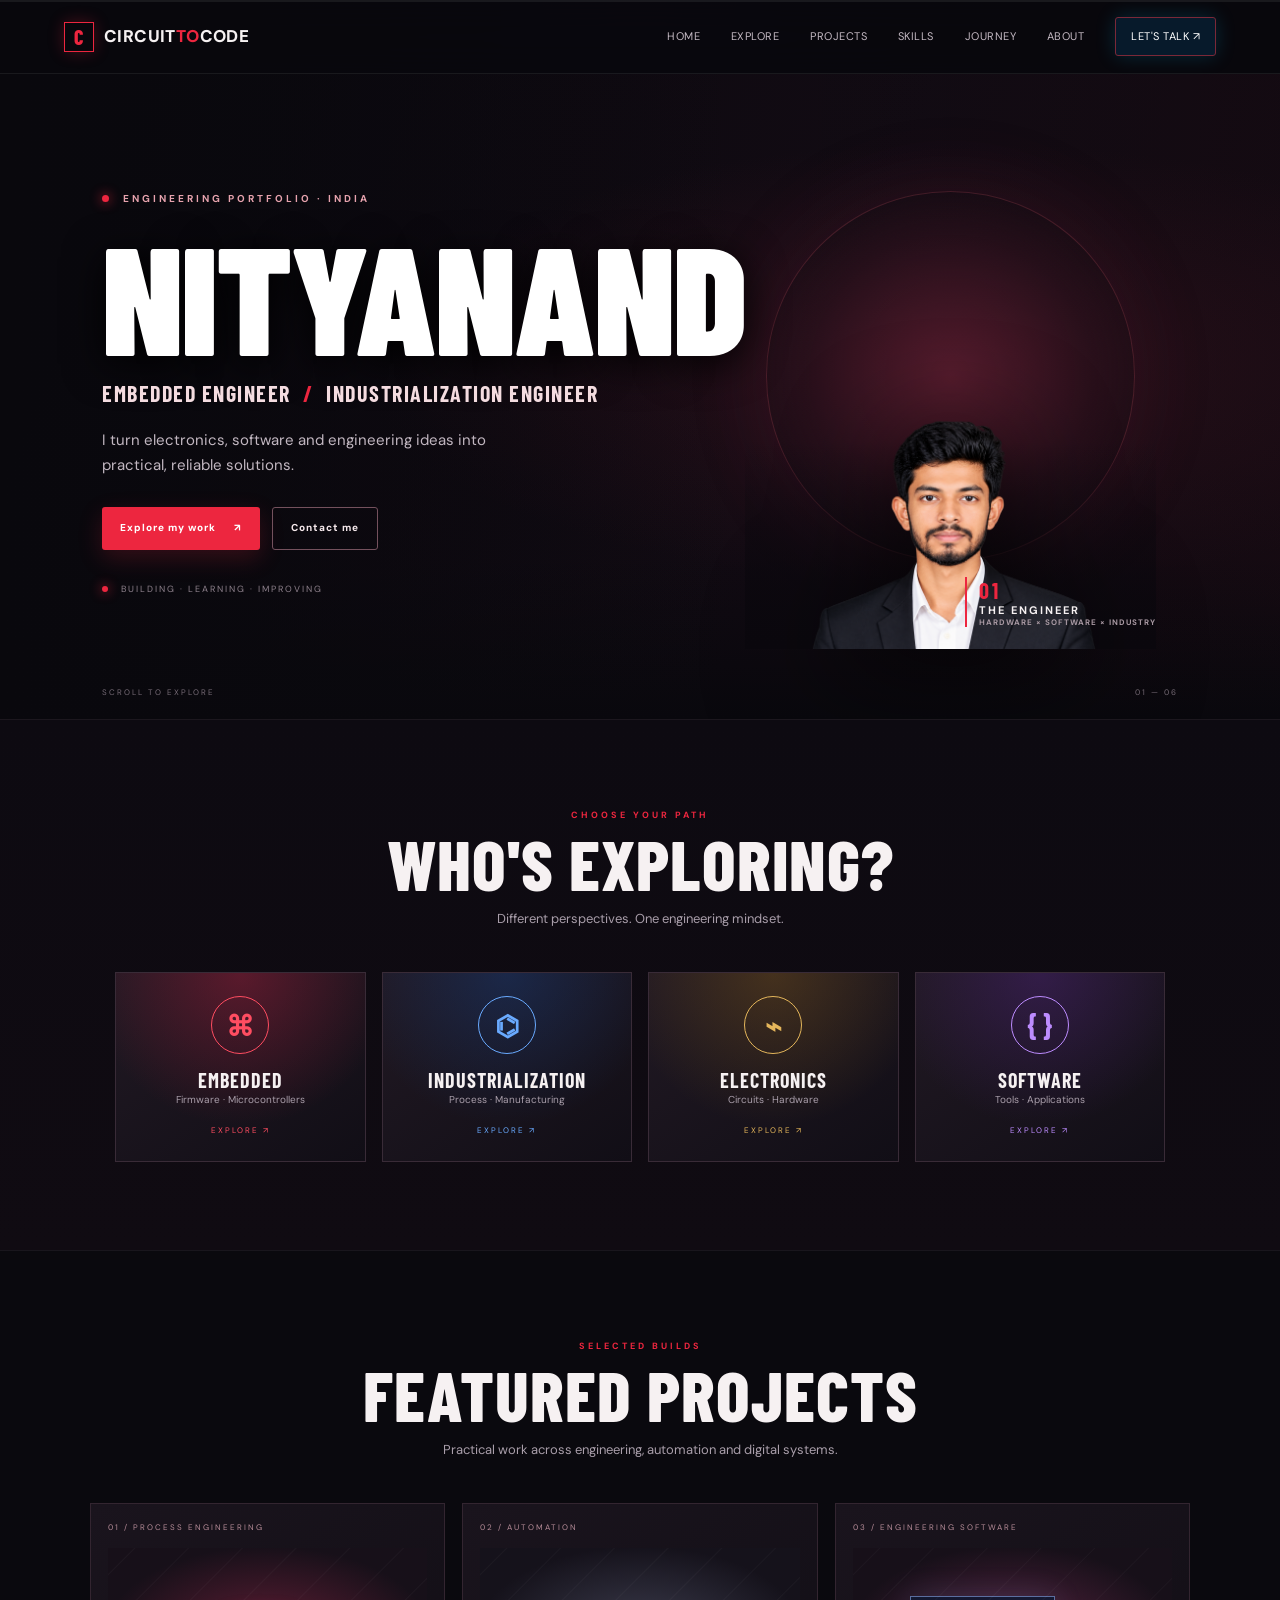
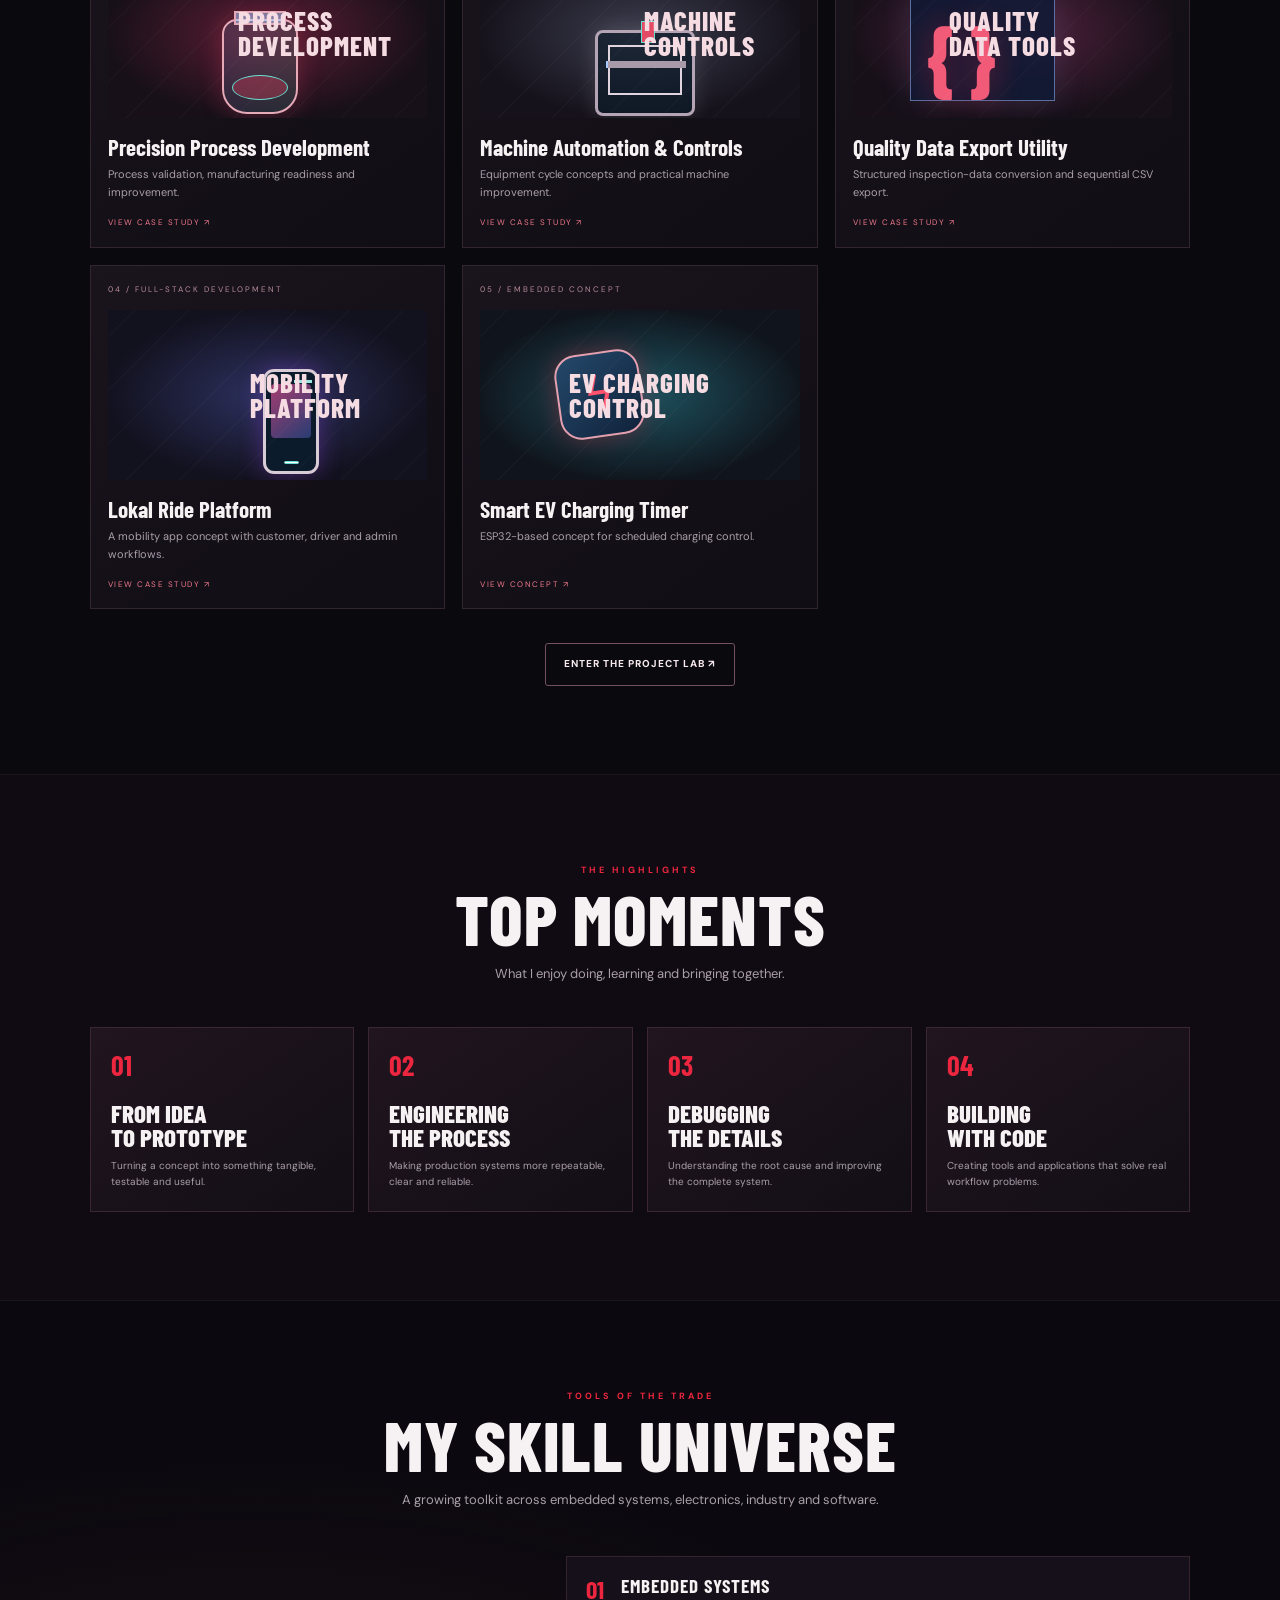
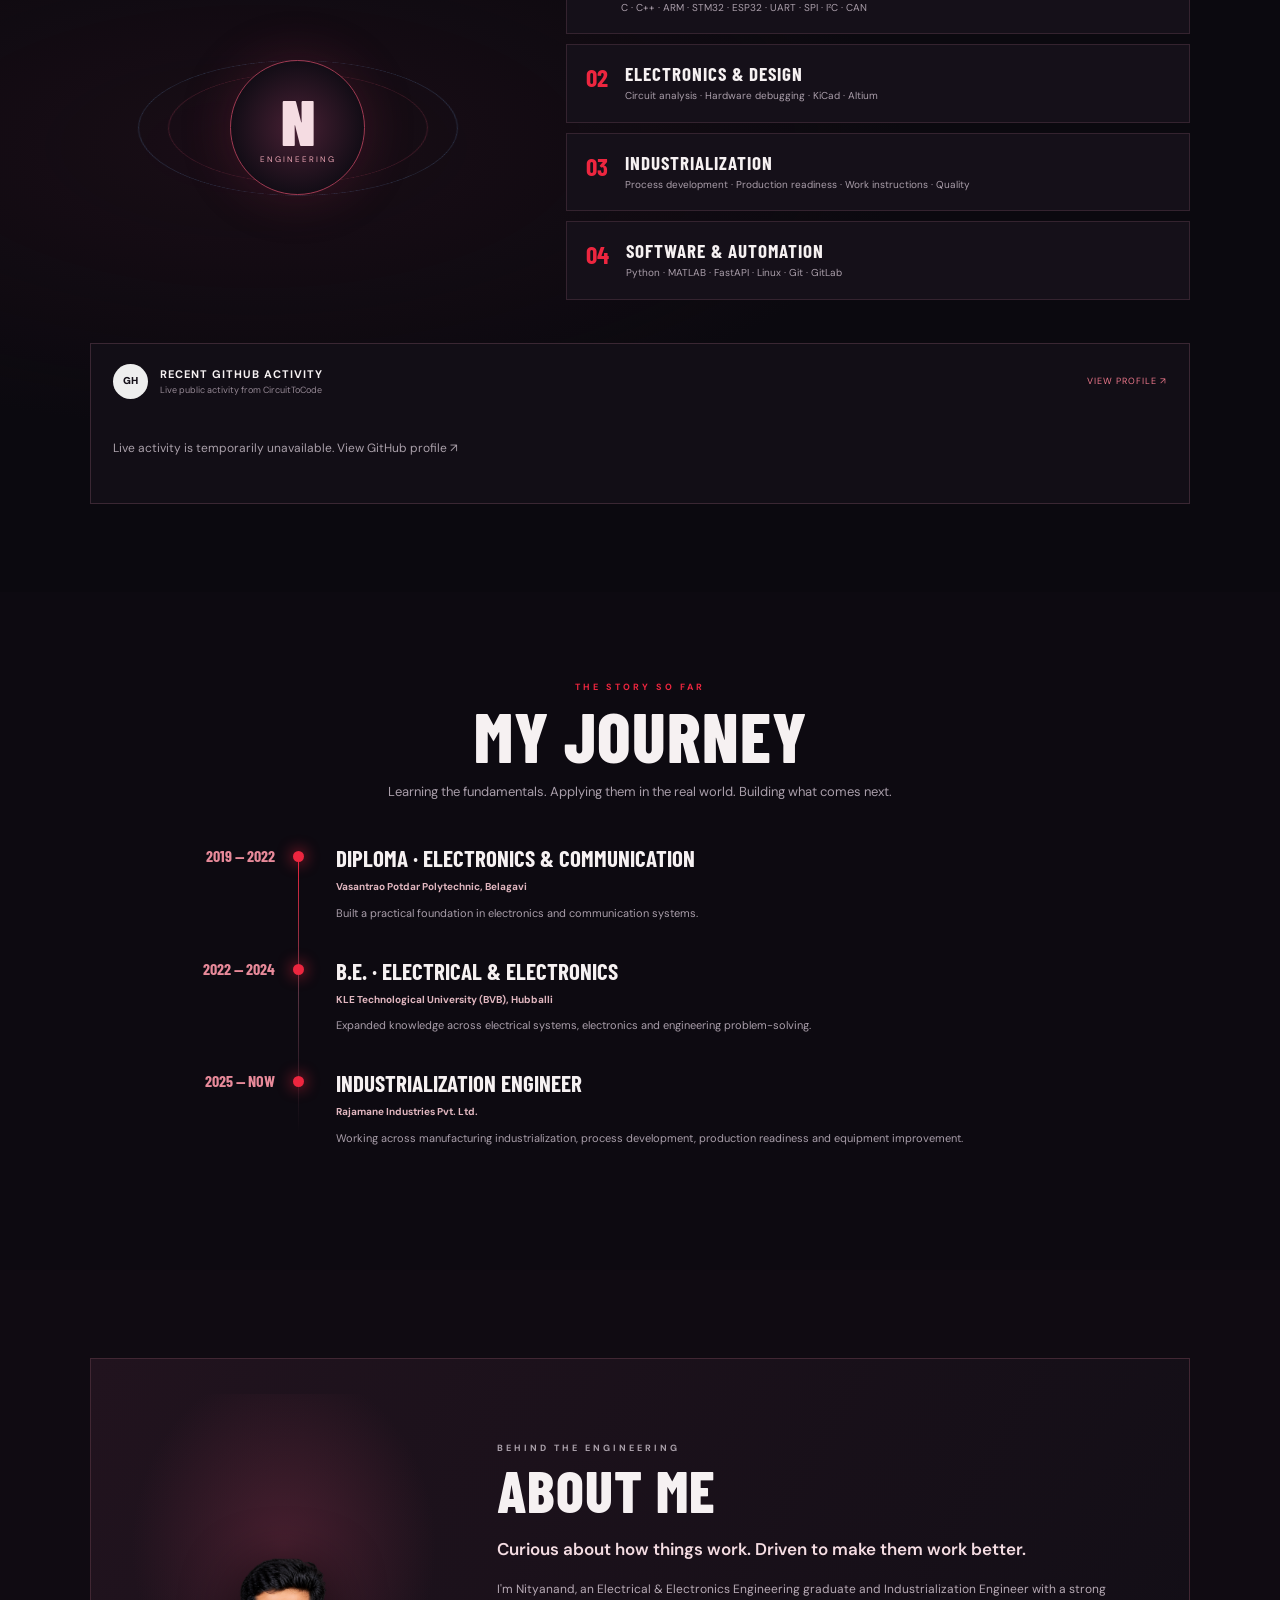
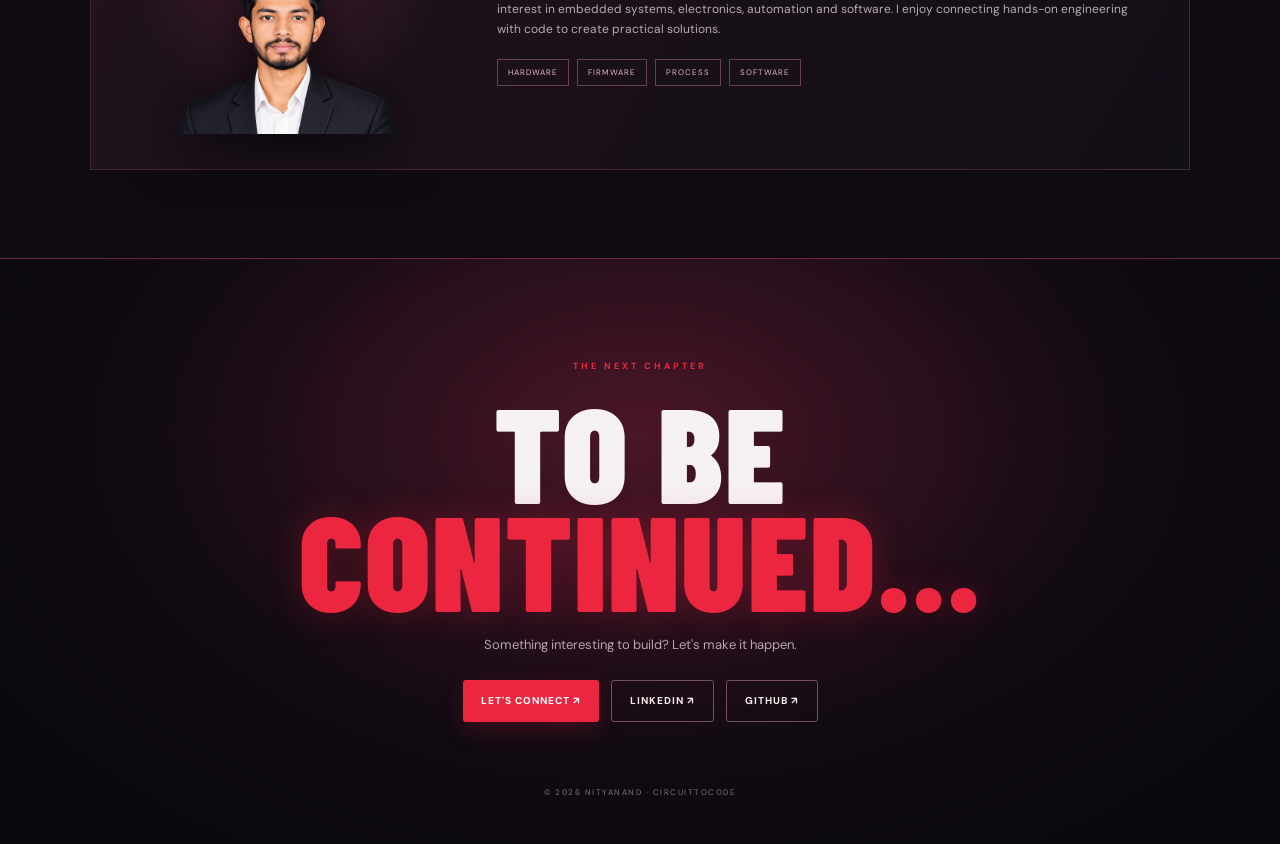
==== commit 565376e9: "Use uploaded PNG portrait in portfolio" ====
--- a/index.html
+++ b/index.html
@@ -7,7 +7,7 @@
 <title>Nityanand — Engineering Portfolio</title>
 <link rel="preconnect" href="https://fonts.googleapis.com"><link rel="preconnect" href="https://fonts.gstatic.com" crossorigin>
 <link href="https://fonts.googleapis.com/css2?family=Barlow+Condensed:wght@500;600;700;800;900&family=DM+Sans:wght@400;500;600;700&display=swap" rel="stylesheet">
-<link rel="stylesheet" href="assets/style.css">
+<link rel="stylesheet" href="assets/style.css?v=cinema-20261106-2">
 </head>
 <body class="cinema">
 <div class="cinema-progress"><span id="scrollProgress"></span></div>
@@ -25,7 +25,7 @@
 <div class="hero-actions"><a class="cinema-button red-button" href="#projects">Explore my work <span>↗</span></a><a class="cinema-button outline-button" href="mailto:nittyyanandswami@gmail.com">Contact me</a></div>
 <div class="hero-status"><span class="status-dot"></span> BUILDING · LEARNING · IMPROVING</div>
 </div>
-<div class="hero-portrait reveal"><div class="portrait-halo"></div><img src="assets/nityanand-portrait.webp" alt="Professional portrait of Nityanand"><div class="portrait-caption"><span>01</span><b>THE ENGINEER</b><small>HARDWARE × SOFTWARE × INDUSTRY</small></div></div>
+<div class="hero-portrait reveal"><div class="portrait-halo"></div><img src="assets/nityanand-portrait.png" alt="Professional portrait of Nityanand"><div class="portrait-caption"><span>01</span><b>THE ENGINEER</b><small>HARDWARE × SOFTWARE × INDUSTRY</small></div></div>
 <div class="hero-bottomline"><span>SCROLL TO EXPLORE</span><span>01 — 06</span></div>
 </section>
 
@@ -84,10 +84,10 @@
 </section>
 
 <section class="cinema-section about-section" id="about">
-<div class="about-panel reveal"><div class="about-portrait"><img src="assets/nityanand-portrait.webp" alt="Nityanand"></div><div class="about-copy"><p class="section-overline">BEHIND THE ENGINEERING</p><h2>ABOUT ME</h2><p class="about-lead">Curious about how things work. Driven to make them work better.</p><p>I'm Nityanand, an Electrical & Electronics Engineering graduate and Industrialization Engineer with a strong interest in embedded systems, electronics, automation and software. I enjoy connecting hands-on engineering with code to create practical solutions.</p><div class="about-facts"><span>HARDWARE</span><span>FIRMWARE</span><span>PROCESS</span><span>SOFTWARE</span></div></div></div>
+<div class="about-panel reveal"><div class="about-portrait"><img src="assets/nityanand-portrait.png" alt="Nityanand"></div><div class="about-copy"><p class="section-overline">BEHIND THE ENGINEERING</p><h2>ABOUT ME</h2><p class="about-lead">Curious about how things work. Driven to make them work better.</p><p>I'm Nityanand, an Electrical & Electronics Engineering graduate and Industrialization Engineer with a strong interest in embedded systems, electronics, automation and software. I enjoy connecting hands-on engineering with code to create practical solutions.</p><div class="about-facts"><span>HARDWARE</span><span>FIRMWARE</span><span>PROCESS</span><span>SOFTWARE</span></div></div></div>
 </section>
 
 <section class="finale-section" id="contact"><p class="section-overline">THE NEXT CHAPTER</p><h2>TO BE<br><span>CONTINUED...</span></h2><p>Something interesting to build? Let's make it happen.</p><div class="finale-actions"><a class="cinema-button red-button" href="mailto:nittyyanandswami@gmail.com">LET'S CONNECT ↗</a><a class="cinema-button outline-button" href="https://linkedin.com/in/nityanand-swami-16056426a/" target="_blank" rel="noopener">LINKEDIN ↗</a><a class="cinema-button outline-button" href="https://github.com/CircuitToCode" target="_blank" rel="noopener">GITHUB ↗</a></div><small>© <span id="year"></span> NITYANAND · CIRCUITTOCODE</small></section>
 </main>
-<script src="assets/script.js"></script>
+<script src="assets/script.js?v=cinema-20261106-2"></script>
 </body></html>
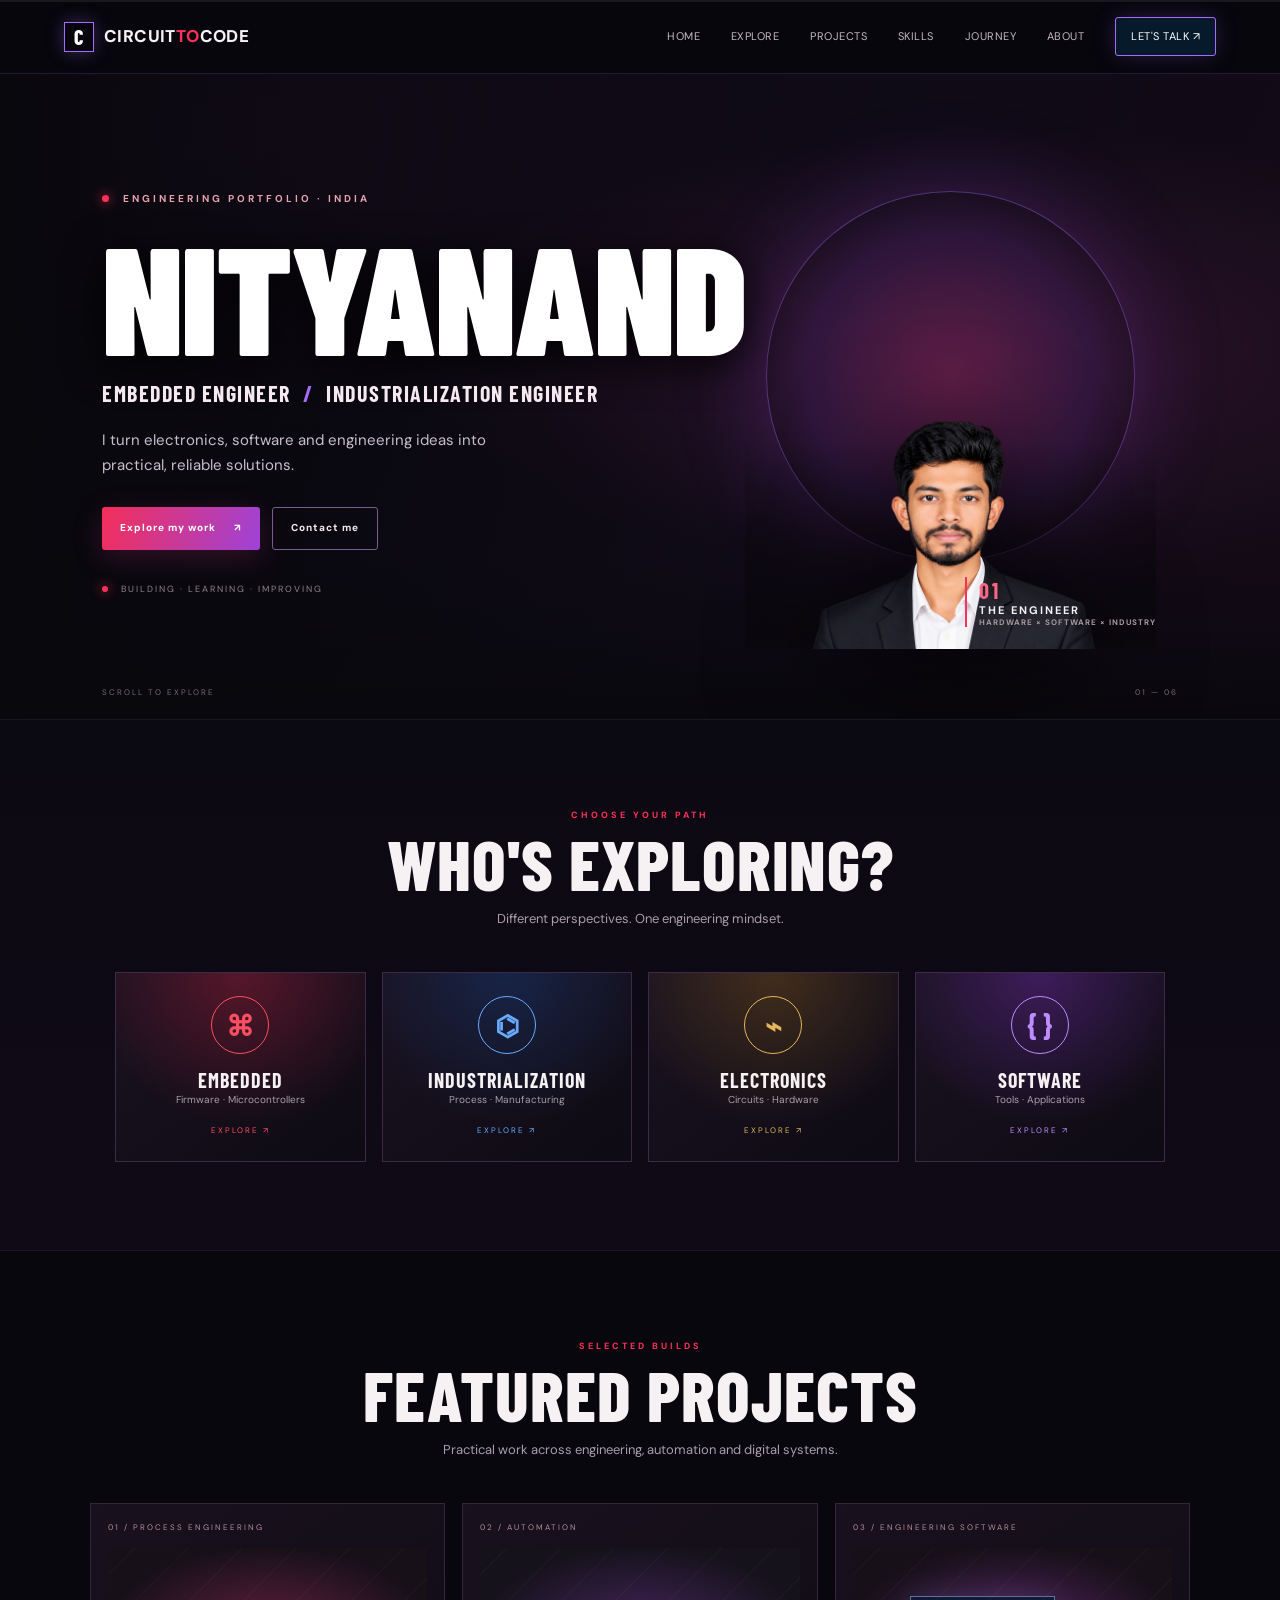
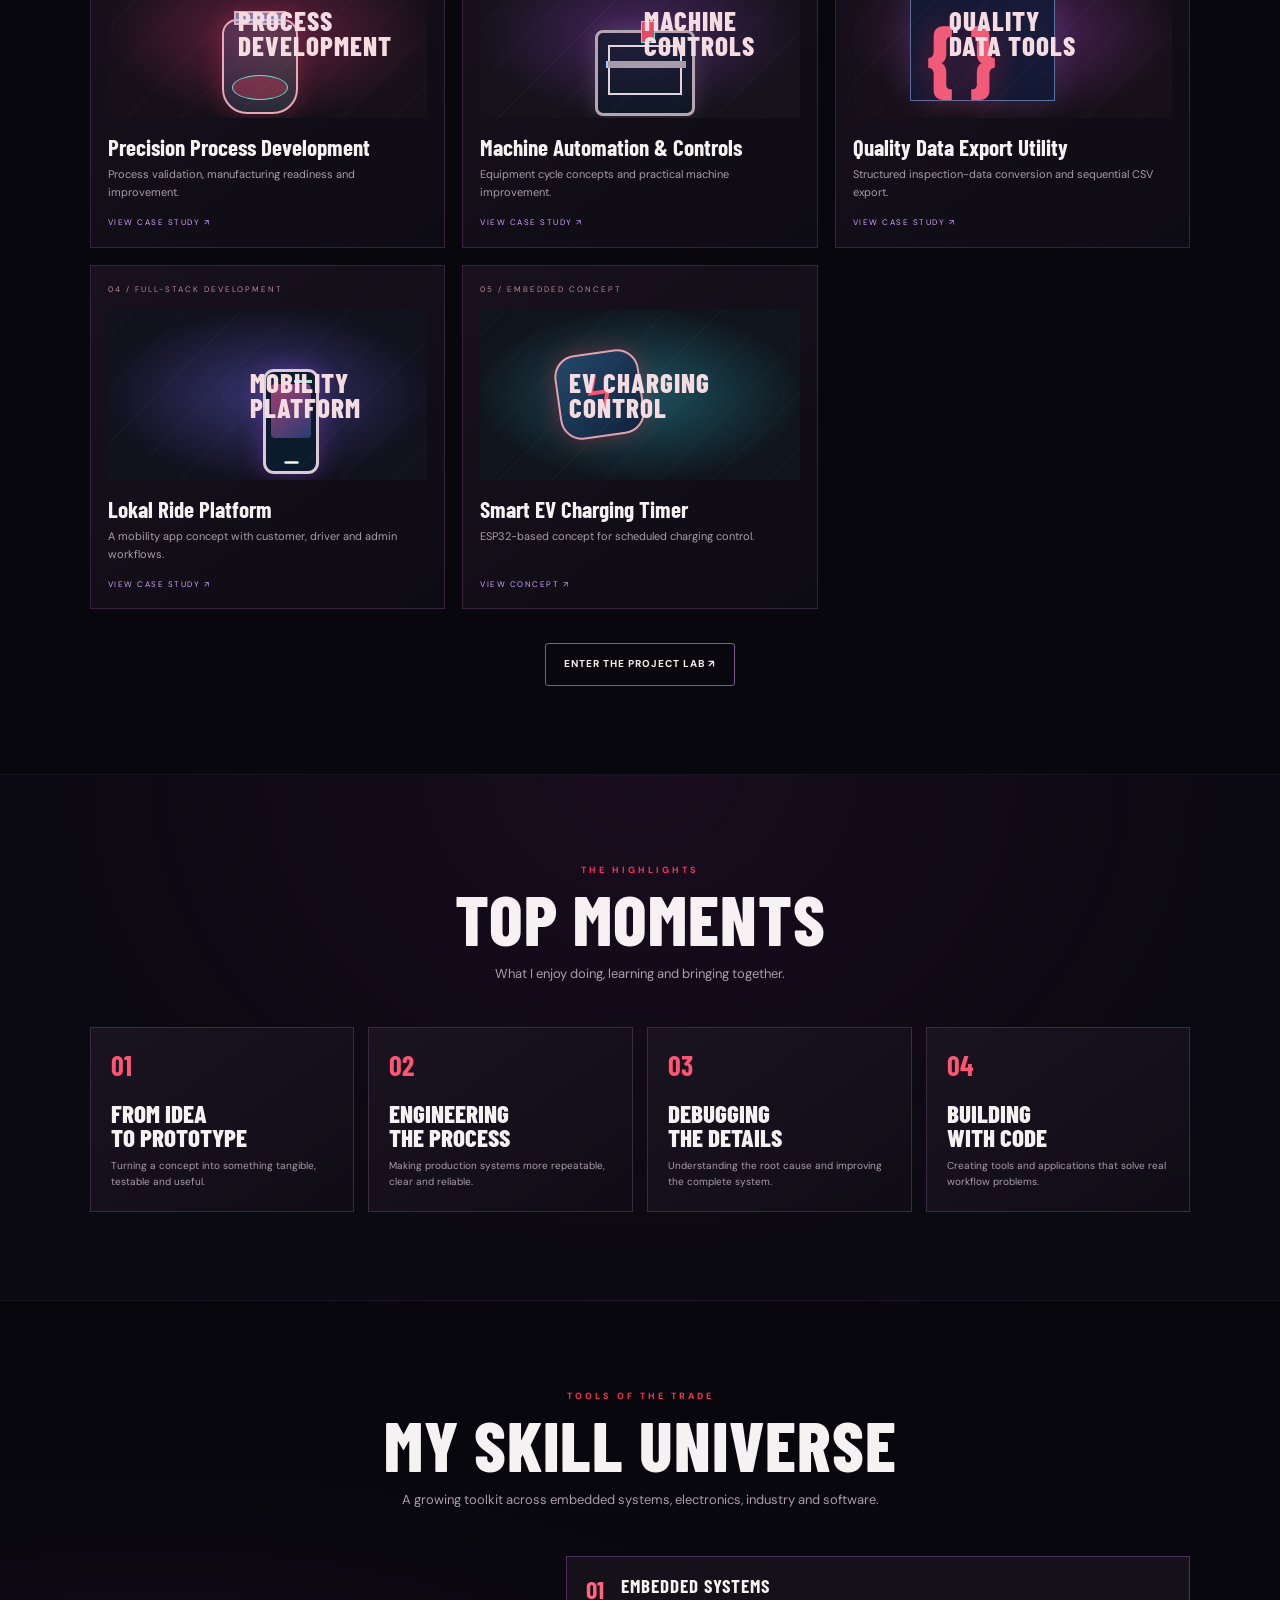
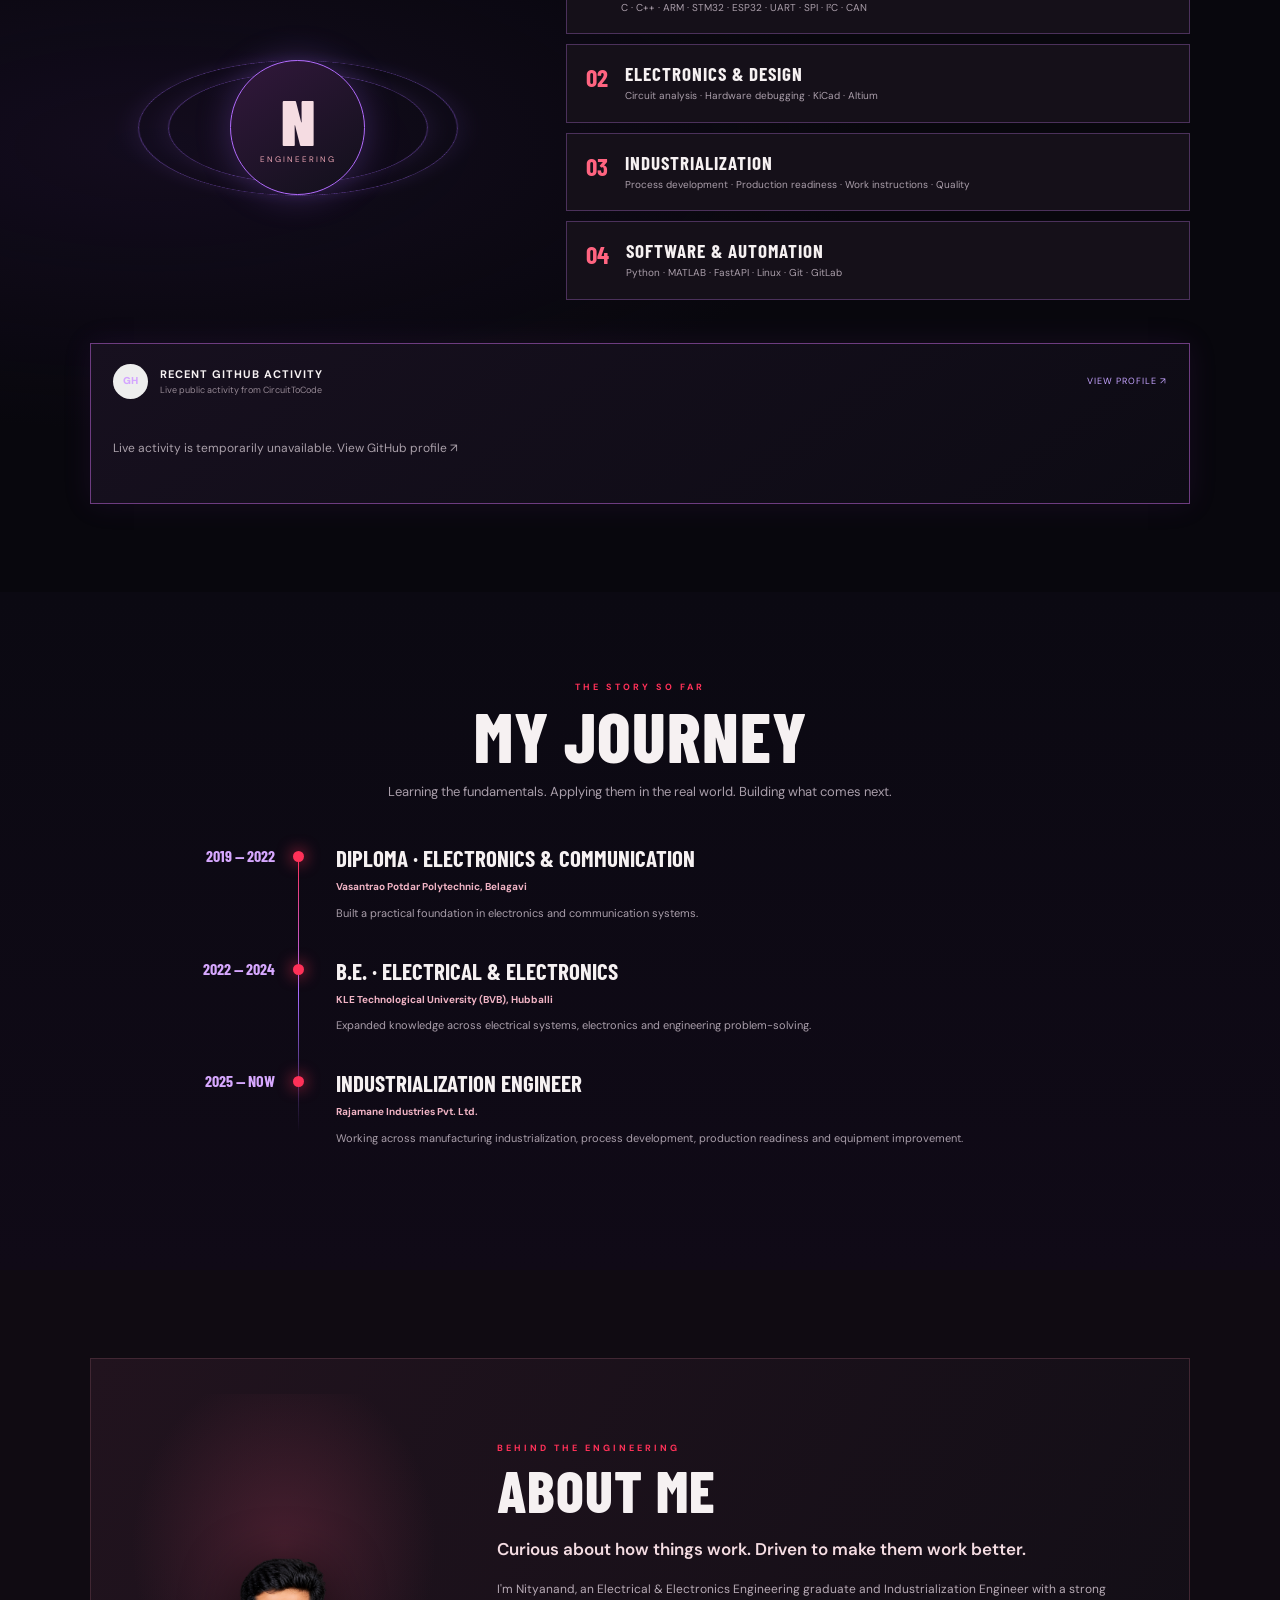
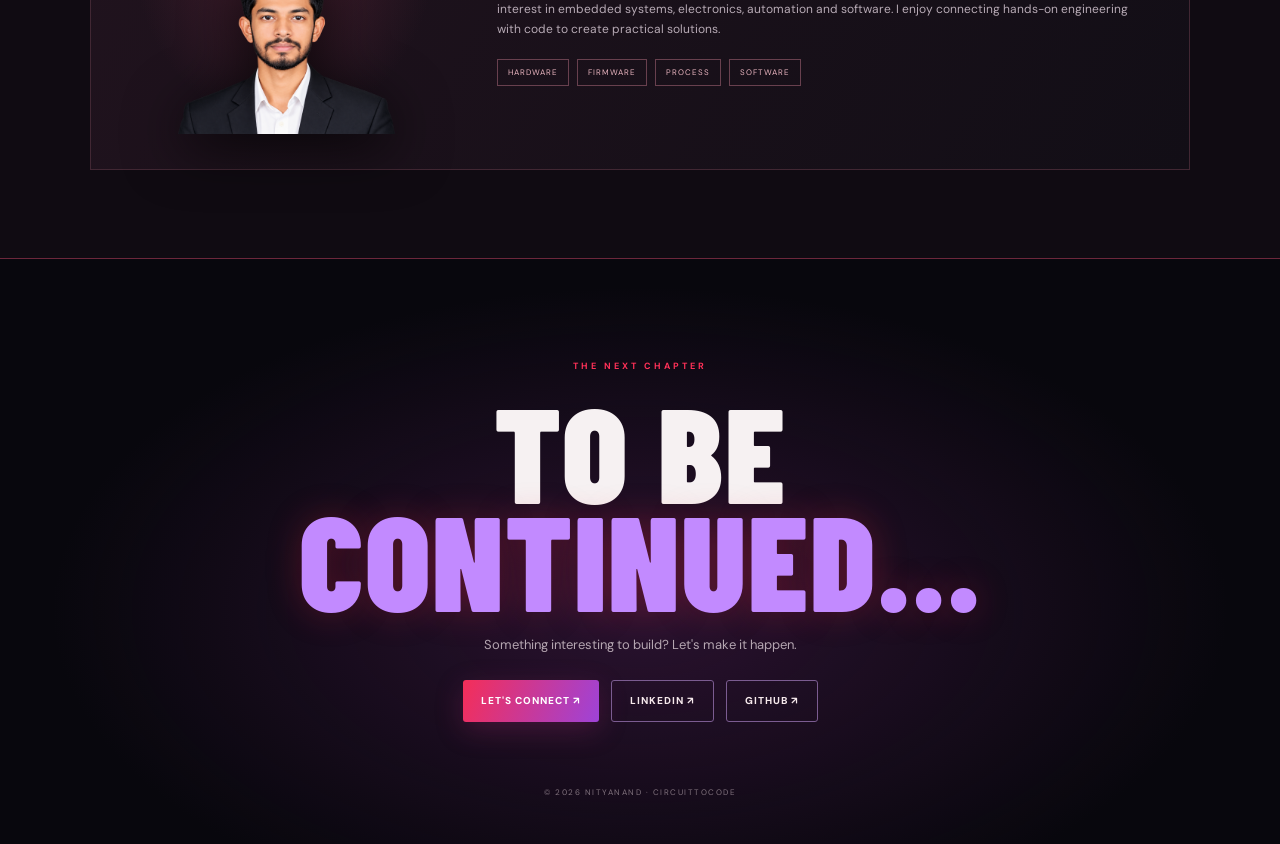
==== commit 2b63a2d5: "Refresh portfolio stylesheet version" ====
--- a/index.html
+++ b/index.html
@@ -7,7 +7,7 @@
 <title>Nityanand — Engineering Portfolio</title>
 <link rel="preconnect" href="https://fonts.googleapis.com"><link rel="preconnect" href="https://fonts.gstatic.com" crossorigin>
 <link href="https://fonts.googleapis.com/css2?family=Barlow+Condensed:wght@500;600;700;800;900&family=DM+Sans:wght@400;500;600;700&display=swap" rel="stylesheet">
-<link rel="stylesheet" href="assets/style.css?v=cinema-20261106-2">
+<link rel="stylesheet" href="assets/style.css?v=master-redviolet-20261106-1">
 </head>
 <body class="cinema">
 <div class="cinema-progress"><span id="scrollProgress"></span></div>
--- a/assets/style.css
+++ b/assets/style.css
@@ -211,3 +211,59 @@
 @media(max-width:650px){.cinema-header{height:62px}.cinema .menu-toggle{display:block;color:#fff;background:none;border:0;font-size:24px}.cinema-nav{display:none;position:absolute;top:61px;left:0;right:0;padding:18px 22px;background:#100c13;border-bottom:1px solid #4a2635;flex-direction:column;align-items:stretch}.cinema-nav.open{display:flex}.cinema-hero{grid-template-columns:1fr;padding:55px 24px 65px;min-height:auto}.hero-copy{order:1}.hero-portrait{order:2;height:350px;margin-top:20px}.cinema-hero h1{font-size:clamp(70px,18vw,110px);letter-spacing:0}.hero-description{font-size:13px}.hero-bottomline{left:24px;right:24px}.cinema-section{padding:65px 20px}.cinema-section-head{margin-bottom:28px}.cinema-section-head h2{font-size:48px}.profile-grid,.moments-grid,.cinema-project-grid,.project-library-page .projects-grid{grid-template-columns:1fr 1fr;gap:9px}.profile-card{min-height:155px;padding:14px 8px}.profile-symbol{width:46px;height:46px;font-size:23px}.profile-card b{font-size:16px}.profile-card small{font-size:8px}.cinema-project{padding:10px}.project-art{height:125px;gap:8px}.project-art>b{font-size:20px}.cinema-project h3{font-size:19px}.cinema-project p{font-size:9px}.universe-layout{grid-template-columns:1fr;gap:10px}.universe-core{height:250px}.core-orbit{width:200px;height:200px}.orbit-b{width:245px;height:245px}.core-center{width:105px;height:105px}.core-center span{font-size:50px}.github-cinema{padding:14px}.github-cinema .github-activity{grid-template-columns:1fr}.journey-track:before{left:8px}.journey-stop{grid-template-columns:18px 1fr;gap:8px}.journey-year{grid-column:2;text-align:left;font-size:14px}.journey-marker{grid-column:1;grid-row:1/3;margin-top:7px}.journey-info{grid-column:2;padding:0}.journey-info h3{font-size:21px}.about-panel{grid-template-columns:1fr;gap:15px;padding:18px}.about-portrait{height:260px}.about-copy h2{font-size:48px}.finale-section{padding-top:75px}.finale-section h2{font-size:clamp(58px,15vw,90px)}.library-hero{padding:75px 18px 55px}.library-hero h1{font-size:clamp(65px,17vw,95px);margin:18px 0}.filter-row{flex-wrap:wrap}.cinema-footer{gap:12px;flex-wrap:wrap}.portrait-caption{right:4px}.project-library-page .project-visual{height:125px}.project-library-page .project-visual b{font-size:22px}.project-library-page .project-info{padding:12px}}
 @media(max-width:380px){.profile-grid,.moments-grid,.cinema-project-grid,.project-library-page .projects-grid{grid-template-columns:1fr}.hero-actions{flex-direction:column;align-items:flex-start}.cinema-button{width:100%}}
 @media(prefers-reduced-motion:reduce){.cinema *, .cinema *:before,.cinema *:after{animation:none!important;transition:none!important;scroll-behavior:auto!important}.cinema .reveal{opacity:1;transform:none}}
+
+
+/* MASTER PROMPT 2026 — cinematic red / violet engineering identity */
+.cinema{--red:#ff3158;--violet:#a66bff;--hot:#ff5478;--ink:#07070d;--panel:#11101a;color:#f5f1fa;background:#07070d}
+.cinema body,.cinema{background:#07070d}
+.cinema .cinema-header{background:rgba(7,7,13,.9);border-bottom-color:#a66bff30}
+.cinema .brand-chip{border-color:var(--violet);color:#fff;box-shadow:0 0 18px #a66bff55}
+.cinema .brand-red,.cinema .section-overline,.cinema .hero-subtitle i{color:var(--red)}
+.cinema .cinema-nav a:hover,.cinema .github-title a,.cinema .github-event-copy a{color:#c5a4ff}
+.cinema .nav-cta{border-color:#a66bff!important;box-shadow:0 0 22px #a66bff35}
+.cinema .cinema-hero{background:radial-gradient(ellipse at 78% 43%,#55204a77,transparent 43%),radial-gradient(ellipse at 12% 8%,#32143c66,transparent 38%),linear-gradient(112deg,#08070d,#100b18 62%,#170b19)}
+.cinema .hero-subtitle{color:#f7e9f0}
+.cinema .hero-subtitle i{color:var(--violet)}
+.cinema .hero-description{color:#c8bfce}
+.cinema .hero-portrait .portrait-halo{background:radial-gradient(circle,#8b285c88,#48216a55 55%,transparent 72%);border-color:#a66bff66;box-shadow:0 0 90px #9b42dc44}
+.cinema .portrait-caption{border-left-color:var(--red)}
+.cinema .portrait-caption span{color:#ff6683}
+.cinema .red-button{background:linear-gradient(110deg,#f42e58,#9e43d8);box-shadow:0 8px 28px #b22d7940}
+.cinema .red-button:hover{background:linear-gradient(110deg,#ff5272,#b16bff)}
+.cinema .outline-button{border-color:#7b5c91}
+.cinema .outline-button:hover{border-color:var(--violet);background:#a66bff16}
+.cinema .profile-section,.cinema .journey-section{background:linear-gradient(180deg,#0b0912,#100a17)}
+.cinema .profile-card{background:linear-gradient(145deg,#1a1220,#0e0b14);border-color:#3d2948}
+.cinema .profile-card:hover{border-color:var(--violet);box-shadow:0 14px 40px #0009,0 0 28px #9c4de533}
+.cinema .profile-purple{--accent:#bd8cff;--glow:#6c2ca5}
+.cinema .project-section{background:#08070d}
+.cinema .cinema-project{background:linear-gradient(145deg,#19111e,#0d0b13);border-color:#38233f}
+.cinema .cinema-project:hover{border-color:#b04bce;box-shadow:0 15px 40px #0008,0 0 20px #a34bc522}
+.cinema .project-art{background-color:#15101d}
+.cinema .project-process .project-art{background:radial-gradient(ellipse,#61203d,#171019 72%)}
+.cinema .project-automation .project-art{background:radial-gradient(ellipse,#45245c,#15121b 72%)}
+.cinema .project-data .project-art{background:radial-gradient(ellipse,#54235e,#171019 72%)}
+.cinema .project-mobility .project-art{background:radial-gradient(ellipse,#34336d,#12111e 72%)}
+.cinema .project-embedded .project-art{background:radial-gradient(ellipse,#1c5360,#10151d 72%)}
+.cinema .project-open{color:#d0a4ff}
+.cinema .moments-section{background:radial-gradient(ellipse at 50% 0%,#35133a55,transparent 65%),#0b0911}
+.cinema .moment-card{background:linear-gradient(145deg,#1a1320,#100c16);border-color:#3b2945}
+.cinema .moment-card>span{color:#ff5575}
+.cinema .skills-universe{background:radial-gradient(ellipse at 12% 50%,#28153e55,transparent 45%),#08070d}
+.cinema .universe-item{border-color:#4b315b}
+.cinema .universe-item>span{color:#ff6480}
+.cinema .core-orbit{border-color:#a66bff70;box-shadow:0 0 28px #a66bff1c}
+.cinema .core-center{background:linear-gradient(145deg,#32183c,#11101a);border-color:#b36cff;box-shadow:0 0 35px #a66bff45}
+.cinema .github-cinema{background:linear-gradient(145deg,#17101f,#0d0b14);border-color:#6d3c80;box-shadow:0 0 28px #8d36b31c}
+.cinema .github-emblem,.cinema .github-event-icon{border-color:#8f55ad;color:#d4a5ff}
+.cinema .journey-track:before{background:linear-gradient(var(--red),var(--violet),transparent)}
+.cinema .journey-marker{background:var(--red);box-shadow:0 0 16px var(--red)}
+.cinema .journey-year{color:#d7a8ff}
+.cinema .journey-info b{color:#f1b4c5}
+.cinema .finale-section{background:radial-gradient(ellipse at 50% 60%,#481b4d88,transparent 65%),#08070d}
+.cinema .finale-section h2 span{color:#c28aff}
+.cinema .cinema-progress span{background:linear-gradient(90deg,var(--red),var(--violet))}
+.cinema .cinema-footer{border-top-color:#4a2c57}
+.cinema .cinema-footer a:hover{color:#c99aff}
+@media(hover:hover){.cinema .cinema-project,.cinema .profile-card,.cinema .moment-card{transform-style:preserve-3d;transition:transform .35s ease,border-color .35s ease,box-shadow .35s ease}}
+@media(prefers-reduced-motion:reduce){.cinema .portrait-orbit,.cinema .core-orbit{animation:none!important}}
